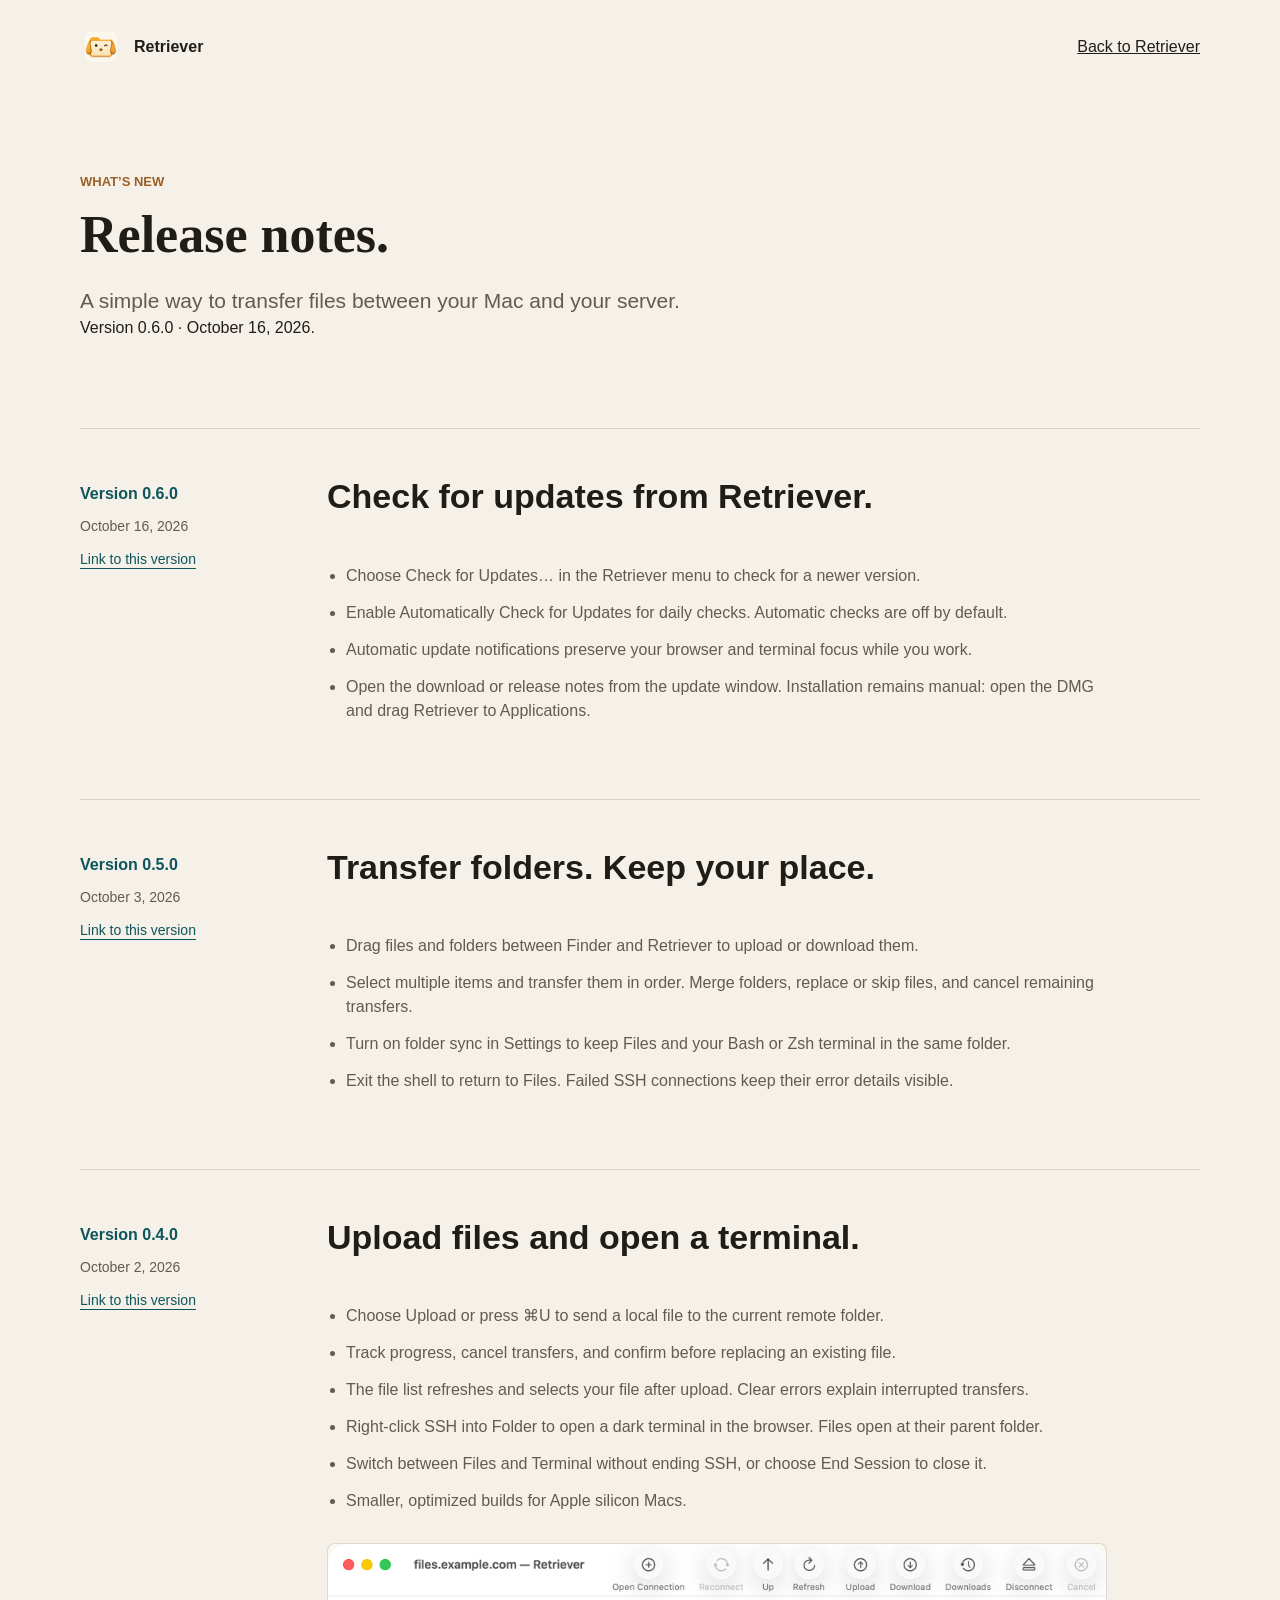
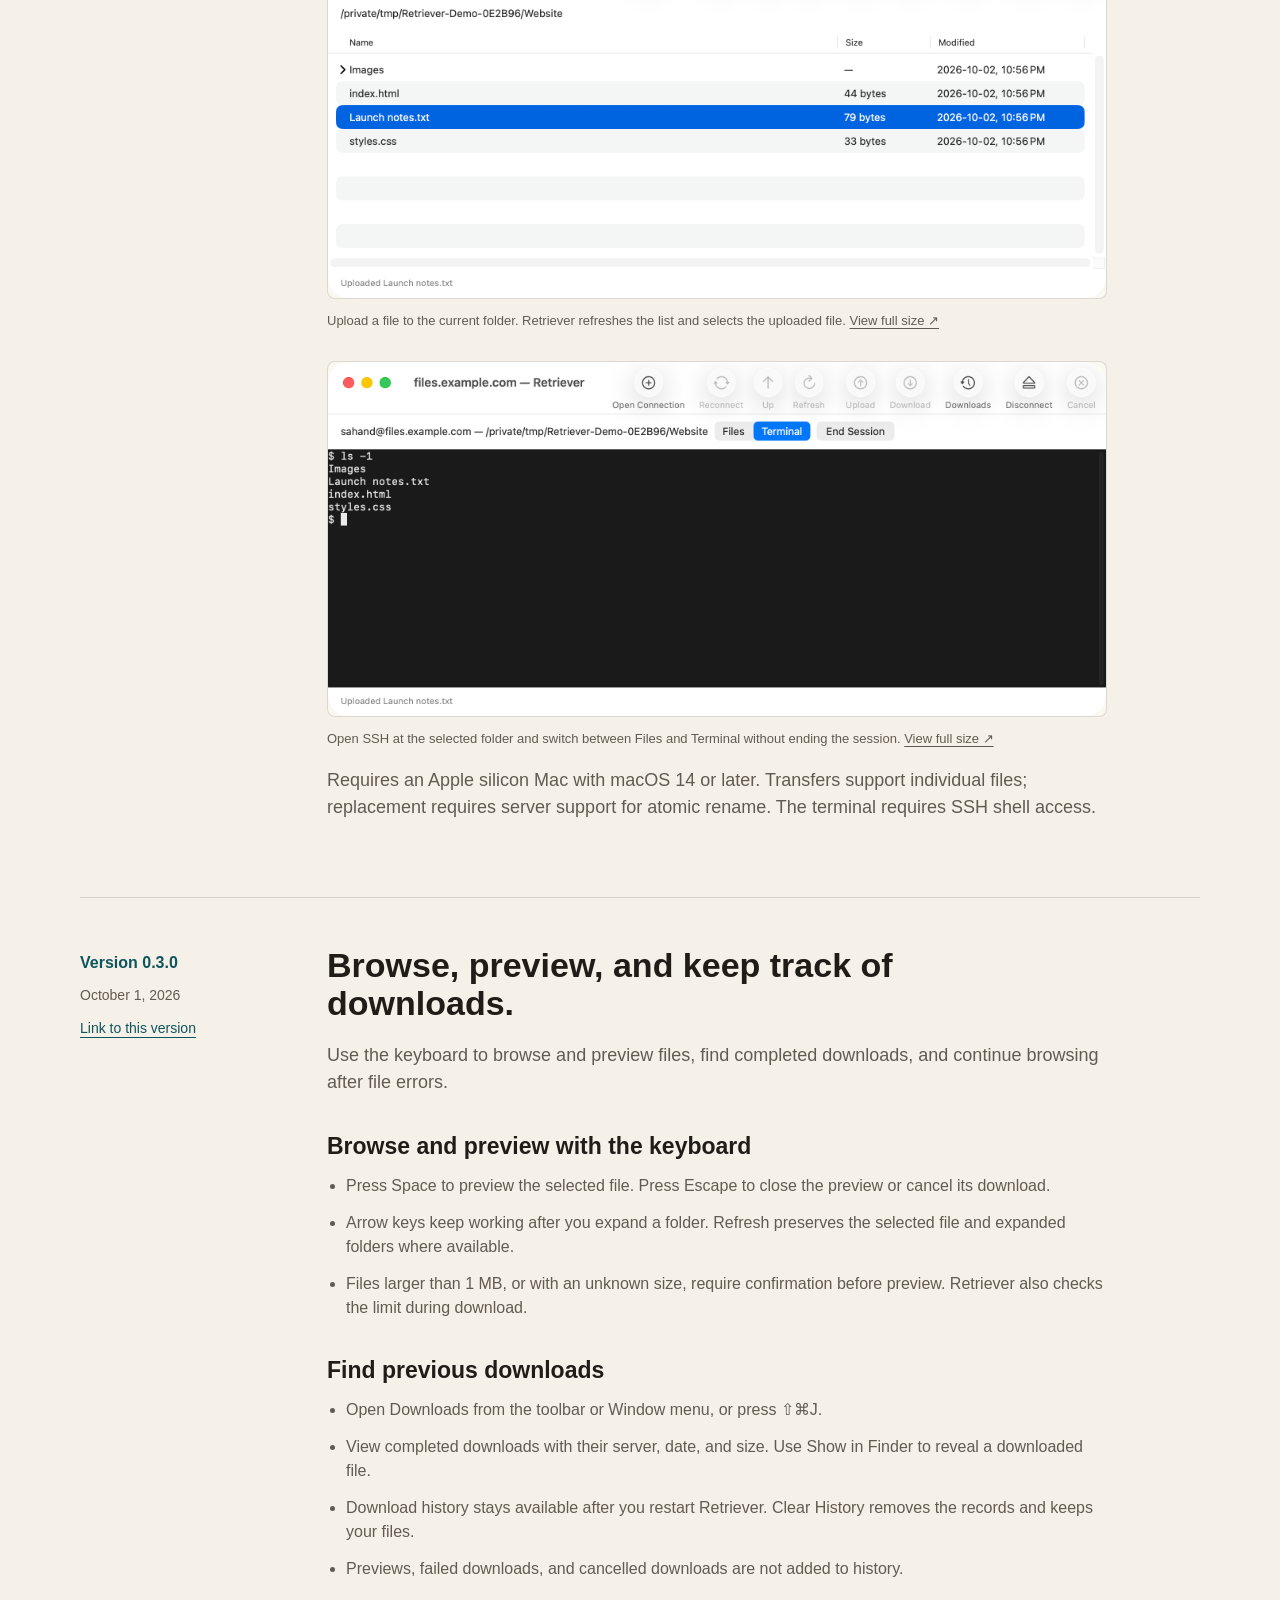
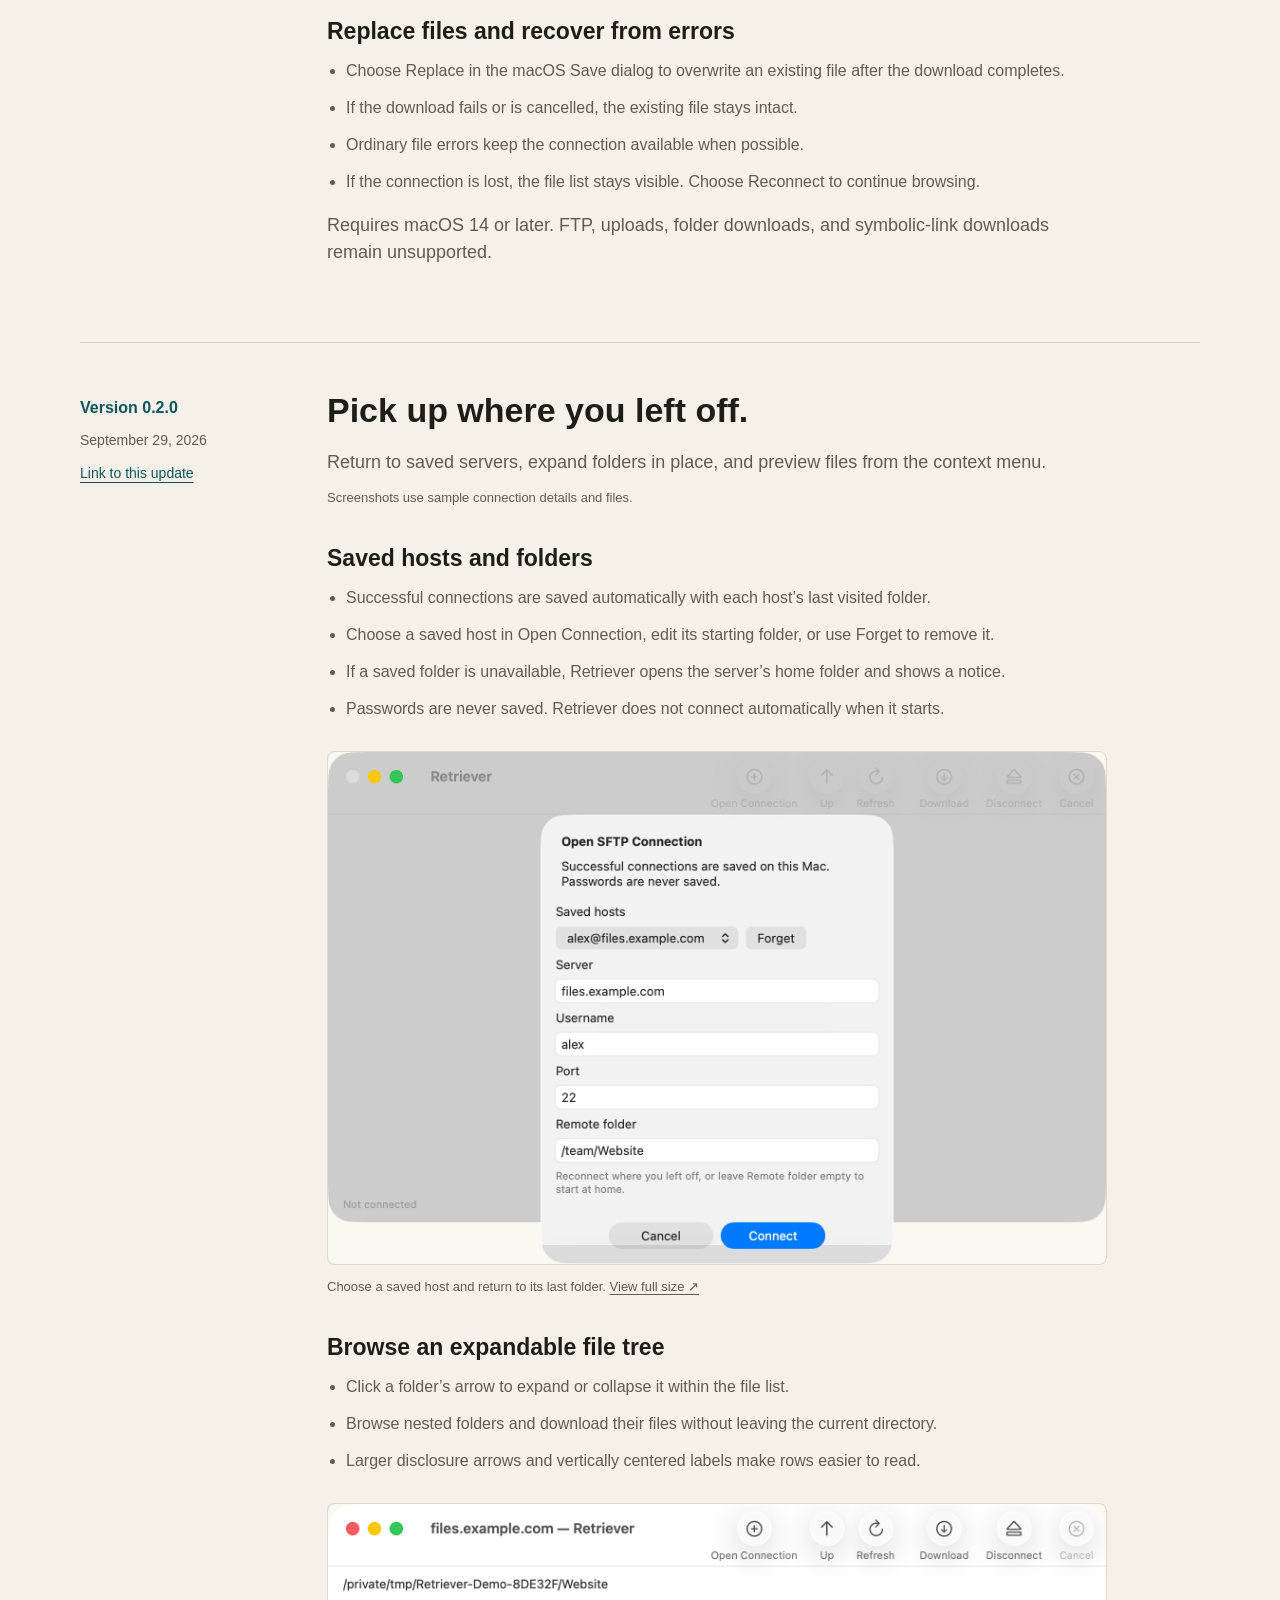
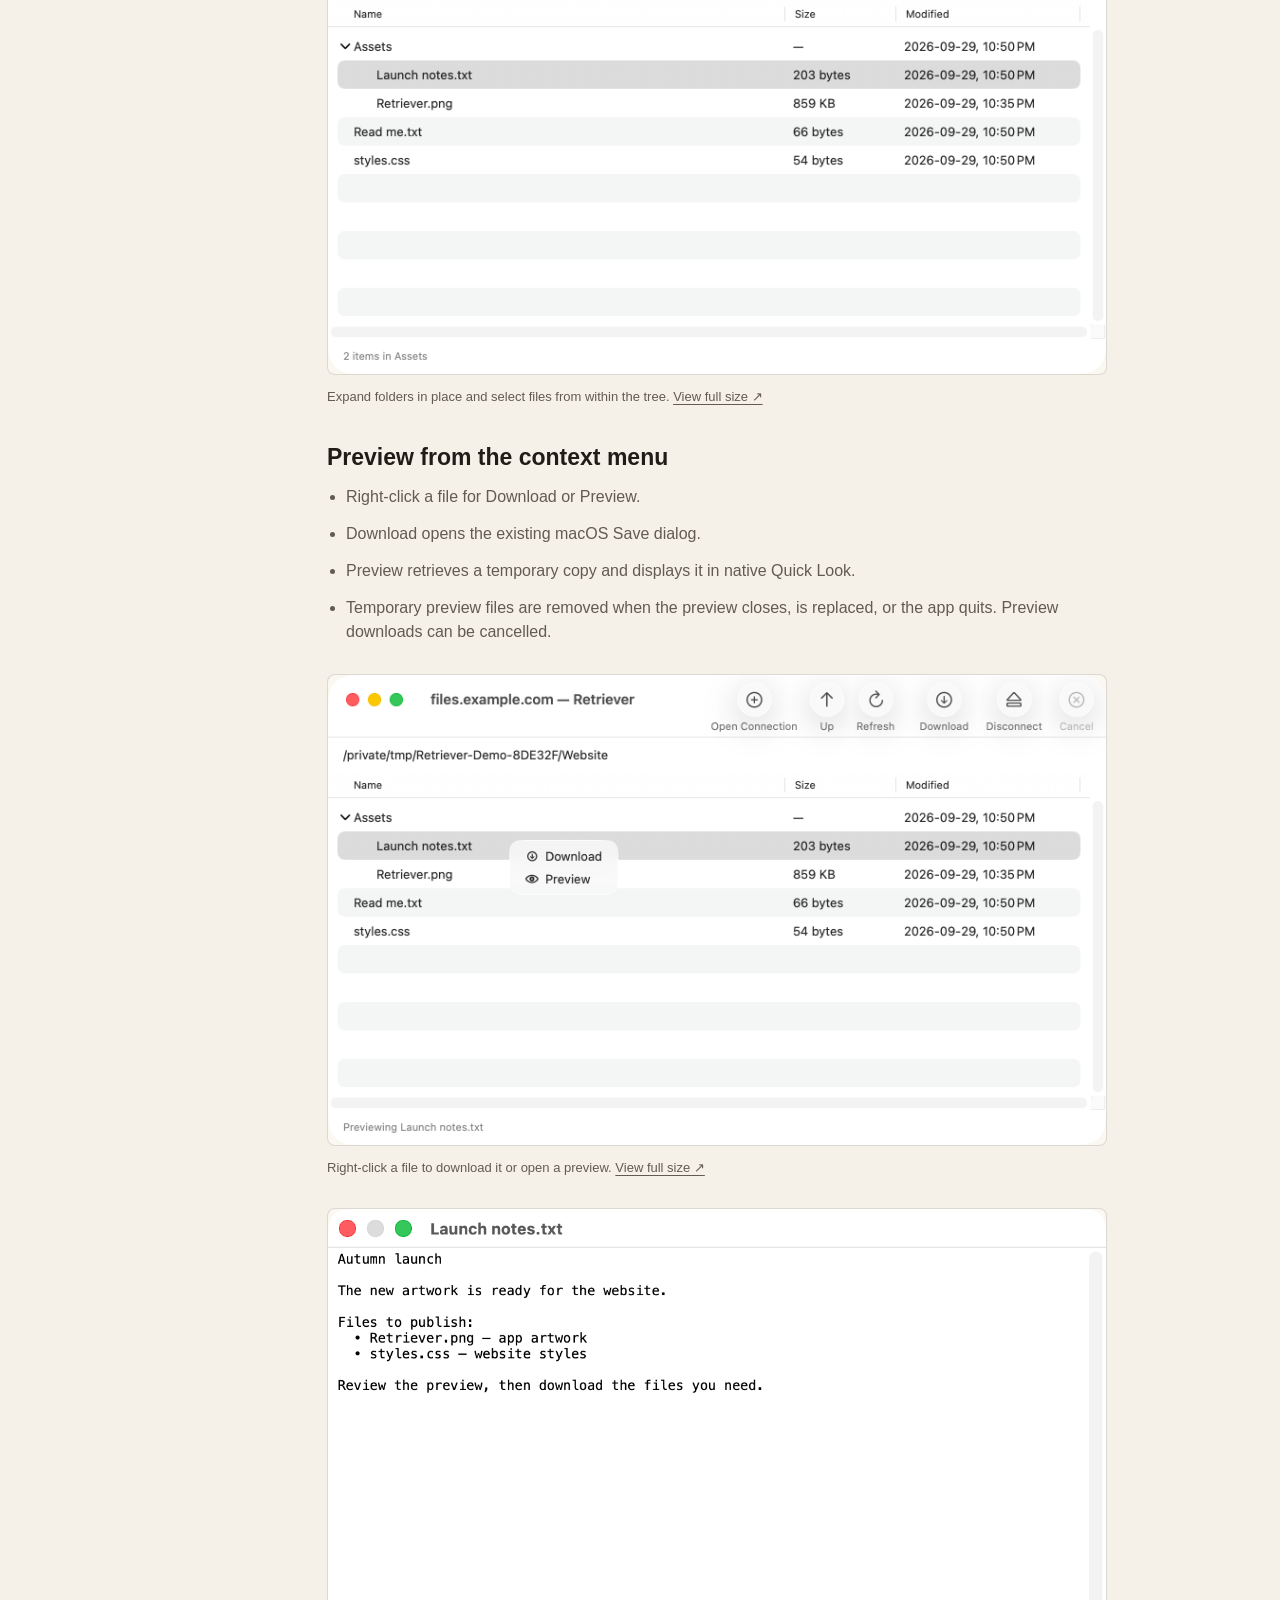
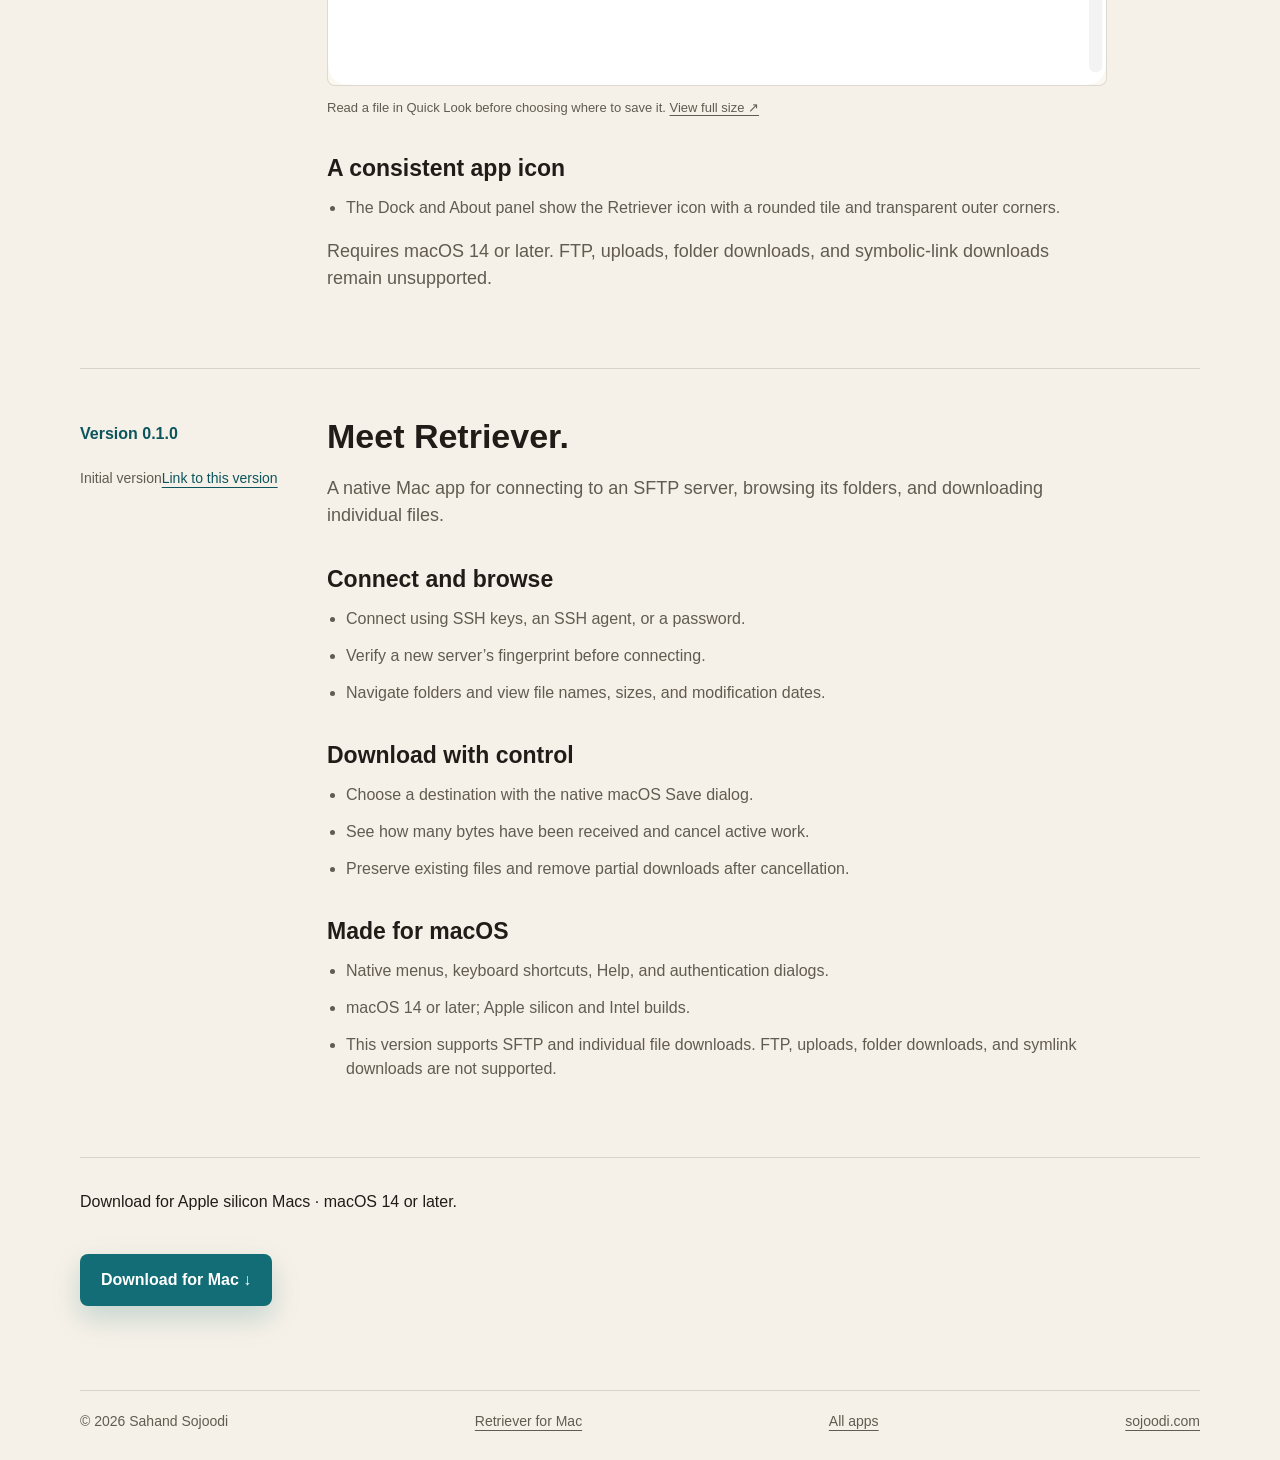
==== web-page/release-notes.html @ 2f38e218 "Prepare 0.6.0 website release notes" ====
<!doctype html>
<html lang="en">
<head>
  <meta charset="utf-8"><meta name="viewport" content="width=device-width, initial-scale=1">
  <!-- Google tag (gtag.js) -->
  <script async src="https://www.googletagmanager.com/gtag/js?id=G-KLFFZDT458"></script>
  <script>
    window.dataLayer = window.dataLayer || [];
    function gtag(){dataLayer.push(arguments);}
    gtag('js', new Date());
    gtag('config', 'G-KLFFZDT458');
  </script>
  <title>Release notes — Retriever for macOS</title>
  <meta name="description" content="Read Retriever release notes for SFTP transfers, file previews, saved hosts, and the embedded SSH terminal for Mac.">
  <link rel="canonical" href="https://sojoodi.com/apps/Retriever/release-notes.html">
  <meta property="og:site_name" content="Retriever">
  <meta property="og:url" content="https://sojoodi.com/apps/Retriever/release-notes.html">
  <meta property="og:title" content="Release notes — Retriever for macOS">
  <meta property="og:description" content="Read Retriever release notes for SFTP transfers, file previews, saved hosts, and the embedded SSH terminal for Mac.">
  <meta property="og:type" content="website">
  <meta property="og:image" content="https://sojoodi.com/apps/Retriever/social-card.png">
  <meta property="og:image:type" content="image/png">
  <meta property="og:image:width" content="1200">
  <meta property="og:image:height" content="630">
  <meta property="og:image:alt" content="Retriever’s golden folder mascot beside the words Go fetch your files. Native SFTP for Mac.">
  <meta name="twitter:card" content="summary_large_image">
  <meta name="twitter:title" content="Release notes — Retriever for macOS">
  <meta name="twitter:description" content="Read Retriever release notes for SFTP transfers, file previews, saved hosts, and the embedded SSH terminal for Mac.">
  <meta name="twitter:image" content="https://sojoodi.com/apps/Retriever/social-card.png">
  <meta name="twitter:image:alt" content="Retriever’s golden folder mascot beside the words Go fetch your files. Native SFTP for Mac.">
  <meta name="theme-color" content="#f6f1e8">
  <link rel="icon" href="favicon-32.png" type="image/png" sizes="32x32">
  <link rel="apple-touch-icon" href="apple-touch-icon.png" sizes="180x180"><link rel="stylesheet" href="styles.css"><script src="release.js" defer></script>
  <script type="application/ld+json">
{
  "@context": "https://schema.org",
  "@type": "WebPage",
  "name": "Release notes — Retriever for macOS",
  "url": "https://sojoodi.com/apps/Retriever/release-notes.html",
  "description": "Release history for Retriever, the native macOS SFTP browser.",
  "about": {
    "@type": "SoftwareApplication",
    "@id": "https://sojoodi.com/apps/Retriever/#app",
    "name": "Retriever",
    "url": "https://sojoodi.com/apps/Retriever/"
  }
}
  </script>
</head>
<body class="release-page">
  <a class="skip-link" href="#main">Skip to content</a>
  <div class="page-shell"><nav class="topbar" aria-label="Main navigation"><a class="brand" href="./"><img src="app-icon-84.png" width="42" height="42" alt=""><span>Retriever</span></a><a href="./">Back to Retriever</a></nav>
    <header class="release-header"><p class="eyebrow">What’s new</p><h1>Release notes.</h1><p class="lede">A simple way to transfer files between your Mac and your server.</p><p>Version 0.6.0 · October 16, 2026.</p></header>
  </div>
  <main tabindex="-1" id="main" class="page-shell release-list">
  <article class="release" id="v0-6-0">
    <div class="release-meta"><span class="release-version">Version 0.6.0</span><time datetime="2026-10-16">October 16, 2026</time><a class="release-permalink" href="#v0-6-0">Link to this version</a></div>
    <div class="release-content"><h2>Check for updates from Retriever.</h2>
      <div class="release-change"><ul>
        <li>Choose Check for Updates… in the Retriever menu to check for a newer version.</li>
        <li>Enable Automatically Check for Updates for daily checks. Automatic checks are off by default.</li>
        <li>Automatic update notifications preserve your browser and terminal focus while you work.</li>
        <li>Open the download or release notes from the update window. Installation remains manual: open the DMG and drag Retriever to Applications.</li>
      </ul></div>
    </div>
  </article>
  <article class="release" id="v0-5-0">
    <div class="release-meta"><span class="release-version">Version 0.5.0</span><time datetime="2026-10-03">October 3, 2026</time><a class="release-permalink" href="#v0-5-0">Link to this version</a></div>
    <div class="release-content"><h2>Transfer folders. Keep your place.</h2>
      <div class="release-change"><ul>
        <li>Drag files and folders between Finder and Retriever to upload or download them.</li>
        <li>Select multiple items and transfer them in order. Merge folders, replace or skip files, and cancel remaining transfers.</li>
        <li>Turn on folder sync in Settings to keep Files and your Bash or Zsh terminal in the same folder.</li>
        <li>Exit the shell to return to Files. Failed SSH connections keep their error details visible.</li>
      </ul></div>
    </div>
  </article>
  <article class="release" id="v0-4-0">
    <div class="release-meta"><span class="release-version">Version 0.4.0</span><time datetime="2026-10-02">October 2, 2026</time><a class="release-permalink" href="#v0-4-0">Link to this version</a></div>
    <div class="release-content"><h2>Upload files and open a terminal.</h2>
      <div class="release-change"><ul><li>Choose Upload or press ⌘U to send a local file to the current remote folder.</li><li>Track progress, cancel transfers, and confirm before replacing an existing file.</li><li>The file list refreshes and selects your file after upload. Clear errors explain interrupted transfers.</li><li>Right-click SSH into Folder to open a dark terminal in the browser. Files open at their parent folder.</li><li>Switch between Files and Terminal without ending SSH, or choose End Session to close it.</li><li>Smaller, optimized builds for Apple silicon Macs.</li></ul></div>
      <figure class="release-screenshot"><a href="screenshots/0.4.0/upload.png" target="_blank" rel="noopener"><img src="screenshots/0.4.0/upload.png" width="1960" height="892" loading="lazy" decoding="async" alt="Retriever showing Launch notes.txt selected after a successful upload."></a><figcaption>Upload a file to the current folder. Retriever refreshes the list and selects the uploaded file. <a href="screenshots/0.4.0/upload.png" target="_blank" rel="noopener">View full size ↗</a></figcaption></figure>
      <figure class="release-screenshot"><a href="screenshots/0.4.0/ssh-terminal.png" target="_blank" rel="noopener"><img src="screenshots/0.4.0/ssh-terminal.png" width="1960" height="892" loading="lazy" decoding="async" alt="Retriever’s embedded dark SSH terminal listing the files in the selected folder."></a><figcaption>Open SSH at the selected folder and switch between Files and Terminal without ending the session. <a href="screenshots/0.4.0/ssh-terminal.png" target="_blank" rel="noopener">View full size ↗</a></figcaption></figure>
      <p class="body-copy">Requires an Apple silicon Mac with macOS 14 or later. Transfers support individual files; replacement requires server support for atomic rename. The terminal requires SSH shell access.</p>
    </div>
  </article>
  <article class="release" id="v0-3-0">
    <div class="release-meta"><span class="release-version">Version 0.3.0</span><time datetime="2026-10-01">October 1, 2026</time><a class="release-permalink" href="#v0-3-0">Link to this version</a></div>
    <div class="release-content"><h2>Browse, preview, and keep track of downloads.</h2><p class="release-intro">Use the keyboard to browse and preview files, find completed downloads, and continue browsing after file errors.</p>
      <div class="release-change"><h3>Browse and preview with the keyboard</h3><ul><li>Press Space to preview the selected file. Press Escape to close the preview or cancel its download.</li><li>Arrow keys keep working after you expand a folder. Refresh preserves the selected file and expanded folders where available.</li><li>Files larger than 1 MB, or with an unknown size, require confirmation before preview. Retriever also checks the limit during download.</li></ul></div>
      <div class="release-change"><h3>Find previous downloads</h3><ul><li>Open Downloads from the toolbar or Window menu, or press ⇧⌘J.</li><li>View completed downloads with their server, date, and size. Use Show in Finder to reveal a downloaded file.</li><li>Download history stays available after you restart Retriever. Clear History removes the records and keeps your files.</li><li>Previews, failed downloads, and cancelled downloads are not added to history.</li></ul></div>
      <div class="release-change"><h3>Replace files and recover from errors</h3><ul><li>Choose Replace in the macOS Save dialog to overwrite an existing file after the download completes.</li><li>If the download fails or is cancelled, the existing file stays intact.</li><li>Ordinary file errors keep the connection available when possible.</li><li>If the connection is lost, the file list stays visible. Choose Reconnect to continue browsing.</li></ul></div>
      <p class="body-copy">Requires macOS 14 or later. FTP, uploads, folder downloads, and symbolic-link downloads remain unsupported.</p>
    </div>
  </article>
  <article class="release" id="v0-2-0">
    <div class="release-meta"><span class="release-version">Version 0.2.0</span><time datetime="2026-09-29">September 29, 2026</time><a class="release-permalink" href="#v0-2-0">Link to this update</a></div>
    <div class="release-content"><h2>Pick up where you left off.</h2><p class="release-intro">Return to saved servers, expand folders in place, and preview files from the context menu.</p><p class="screenshot-note">Screenshots use sample connection details and files.</p>
      <div class="release-change"><h3>Saved hosts and folders</h3><ul><li>Successful connections are saved automatically with each host’s last visited folder.</li><li>Choose a saved host in Open Connection, edit its starting folder, or use Forget to remove it.</li><li>If a saved folder is unavailable, Retriever opens the server’s home folder and shows a notice.</li><li>Passwords are never saved. Retriever does not connect automatically when it starts.</li></ul></div>

      <figure class="release-screenshot"><a href="screenshots/0.2.0/saved-hosts.png" target="_blank" rel="noopener" aria-label="View full-size screenshot: Open Connection with a saved host and its last remote folder selected."><img src="screenshots/0.2.0/saved-hosts.png" width="1640" height="1080" loading="lazy" decoding="async" alt="Open Connection with a saved host and its last remote folder selected."></a><figcaption>Choose a saved host and return to its last folder. <a href="screenshots/0.2.0/saved-hosts.png" target="_blank" rel="noopener">View full size ↗</a></figcaption></figure>
      <div class="release-change"><h3>Browse an expandable file tree</h3><ul><li>Click a folder’s arrow to expand or collapse it within the file list.</li><li>Browse nested folders and download their files without leaving the current directory.</li><li>Larger disclosure arrows and vertically centered labels make rows easier to read.</li></ul></div>

      <figure class="release-screenshot"><a href="screenshots/0.2.0/expanded-folders.png" target="_blank" rel="noopener" aria-label="View full-size screenshot: Retriever file browser with the Assets folder expanded to show its files."><img src="screenshots/0.2.0/expanded-folders.png" width="1640" height="992" loading="lazy" decoding="async" alt="Retriever file browser with the Assets folder expanded to show its files."></a><figcaption>Expand folders in place and select files from within the tree. <a href="screenshots/0.2.0/expanded-folders.png" target="_blank" rel="noopener">View full size ↗</a></figcaption></figure>
      <div class="release-change"><h3>Preview from the context menu</h3><ul><li>Right-click a file for Download or Preview.</li><li>Download opens the existing macOS Save dialog.</li><li>Preview retrieves a temporary copy and displays it in native Quick Look.</li><li>Temporary preview files are removed when the preview closes, is replaced, or the app quits. Preview downloads can be cancelled.</li></ul></div>

      <figure class="release-screenshot"><a href="screenshots/0.2.0/file-menu.png" target="_blank" rel="noopener" aria-label="View full-size screenshot: Right-click menu on a file with Download and Preview commands."><img src="screenshots/0.2.0/file-menu.png" width="1640" height="992" loading="lazy" decoding="async" alt="Right-click menu on a file with Download and Preview commands."></a><figcaption>Right-click a file to download it or open a preview. <a href="screenshots/0.2.0/file-menu.png" target="_blank" rel="noopener">View full size ↗</a></figcaption></figure>
      <figure class="release-screenshot"><a href="screenshots/0.2.0/quick-look.png" target="_blank" rel="noopener" aria-label="View full-size screenshot: Quick Look window displaying the contents of Launch notes.txt."><img src="screenshots/0.2.0/quick-look.png" width="1280" height="784" loading="lazy" decoding="async" alt="Quick Look window displaying the contents of Launch notes.txt."></a><figcaption>Read a file in Quick Look before choosing where to save it. <a href="screenshots/0.2.0/quick-look.png" target="_blank" rel="noopener">View full size ↗</a></figcaption></figure>
      <div class="release-change"><h3>A consistent app icon</h3><ul><li>The Dock and About panel show the Retriever icon with a rounded tile and transparent outer corners.</li></ul></div>
      <p class="body-copy">Requires macOS 14 or later. FTP, uploads, folder downloads, and symbolic-link downloads remain unsupported.</p>
    </div>
  </article>
  <article class="release" id="v0-1-0">
    <div class="release-meta"><span class="release-version">Version 0.1.0</span><span>Initial version</span><a class="release-permalink" href="#v0-1-0">Link to this version</a></div>
    <div class="release-content"><h2>Meet Retriever.</h2><p class="release-intro">A native Mac app for connecting to an SFTP server, browsing its folders, and downloading individual files.</p>
      <div class="release-change"><h3>Connect and browse</h3><ul><li>Connect using SSH keys, an SSH agent, or a password.</li><li>Verify a new server’s fingerprint before connecting.</li><li>Navigate folders and view file names, sizes, and modification dates.</li></ul></div>
      <div class="release-change"><h3>Download with control</h3><ul><li>Choose a destination with the native macOS Save dialog.</li><li>See how many bytes have been received and cancel active work.</li><li>Preserve existing files and remove partial downloads after cancellation.</li></ul></div>
      <div class="release-change"><h3>Made for macOS</h3><ul><li>Native menus, keyboard shortcuts, Help, and authentication dialogs.</li><li>macOS 14 or later; Apple silicon and Intel builds.</li><li>This version supports SFTP and individual file downloads. FTP, uploads, folder downloads, and symlink downloads are not supported.</li></ul></div>
    </div>
  </article><div class="release-download-panel"><p data-release-status>Download for Apple silicon Macs · macOS 14 or later.</p><a class="button button-primary" data-download href="Retriever.dmg" download>Download for Mac ↓</a></div></main>
  <footer><div class="page-shell"><span>© 2026 Sahand Sojoodi</span><a href="./">Retriever for Mac</a><a href="https://sojoodi.com/apps/">All apps</a><a href="https://sojoodi.com/">sojoodi.com</a></div></footer>
</body>
</html>
---- web-page/styles.css ----
:root {
  color-scheme: light;
  --paper: #f6f1e8;
  --paper-soft: #fbf8f1;
  --ink: #201d19;
  --muted: #615b52;
  --quiet: #70675c;
  --line: rgba(32, 29, 25, 0.14);
  --teal: #126d76;
  --teal-dark: #0d555d;
  --rust: #9b5f28;
  --white: #ffffff;
  --shadow: 0 20px 60px rgba(46, 38, 28, 0.16);
}

* {
  box-sizing: border-box;
}

html {
  scroll-behavior: smooth;
}

body {
  margin: 0;
  background: var(--paper);
  color: var(--ink);
  font-family:
    -apple-system, BlinkMacSystemFont, "SF Pro Text", "Segoe UI",
    sans-serif;
  line-height: 1.5;
}

img {
  display: block;
  max-width: 100%;
}

a {
  color: inherit;
}

.page-shell {
  width: min(1120px, calc(100% - 48px));
  margin: 0 auto;
}

.topbar {
  display: flex;
  align-items: center;
  justify-content: space-between;
  gap: 20px;
  padding: 26px 0 18px;
}

.brand {
  display: inline-flex;
  align-items: center;
  gap: 12px;
  color: var(--ink);
  font-weight: 750;
  text-decoration: none;
}

.brand img {
  width: 42px;
  height: 42px;
  border-radius: 10px;
}

.topbar-note {
  color: var(--quiet);
  font-size: 14px;
}

.hero {
  min-height: 76svh;
  display: grid;
  align-items: center;
  padding: 44px 0 72px;
}

.hero-grid {
  display: grid;
  grid-template-columns: minmax(0, 0.9fr) minmax(420px, 1.1fr);
  gap: 52px;
  align-items: center;
}

.eyebrow {
  margin: 0 0 14px;
  color: var(--rust);
  font-size: 13px;
  font-weight: 800;
  text-transform: uppercase;
}

h1,
h2,
h3,
p {
  margin-top: 0;
}

h1 {
  max-width: 620px;
  margin-bottom: 22px;
  font-family:
    "Iowan Old Style", "Palatino Linotype", Palatino, Georgia, serif;
  font-size: 76px;
  font-weight: 650;
  line-height: 0.98;
}

.lede {
  max-width: 620px;
  margin-bottom: 0;
  color: var(--muted);
  font-size: 21px;
}

.hero-actions {
  display: flex;
  flex-wrap: wrap;
  align-items: center;
  gap: 14px;
  margin-top: 34px;
}

.button {
  display: inline-flex;
  min-height: 52px;
  align-items: center;
  justify-content: center;
  gap: 10px;
  border-radius: 8px;
  border: 1px solid transparent;
  padding: 0 20px;
  font-size: 16px;
  font-weight: 750;
  text-decoration: none;
  white-space: nowrap;
}

.button-primary {
  background: var(--teal);
  color: var(--white);
  box-shadow: 0 12px 28px rgba(18, 109, 118, 0.22);
}

.button-primary:hover {
  background: var(--teal-dark);
}

.button-secondary {
  border-color: var(--line);
  color: var(--ink);
  background: rgba(255, 255, 255, 0.46);
}

.button-secondary:hover {
  background: var(--paper-soft);
}

.download-note {
  color: var(--quiet);
  font-size: 14px;
}

.hero-visual {
  align-self: stretch;
  display: grid;
  align-content: center;
}

.preview-frame {
  border: 1px solid rgba(32, 29, 25, 0.12);
  border-radius: 8px;
  background: var(--paper-soft);
  box-shadow: var(--shadow);
  overflow: hidden;
}

.preview-frame img {
  width: 100%;
  aspect-ratio: 1600 / 953;
  object-fit: cover;
}

.preview-caption {
  margin: 14px 0 0;
  color: var(--quiet);
  font-size: 14px;
  text-align: right;
}

main {
  background: var(--paper);
}

section {
  padding: 70px 0;
}

.section-rule {
  border-top: 1px solid var(--line);
}

.split {
  display: grid;
  grid-template-columns: minmax(0, 0.9fr) minmax(320px, 1.1fr);
  gap: 56px;
  align-items: start;
}

h2 {
  max-width: 660px;
  margin-bottom: 0;
  font-size: 34px;
  line-height: 1.13;
}

.body-copy {
  margin: 18px 0 0;
  color: var(--muted);
  font-size: 18px;
}

.feature-list {
  display: grid;
  gap: 22px;
  margin: 0;
  padding: 0;
  list-style: none;
}

.feature-list li {
  display: grid;
  grid-template-columns: 28px minmax(0, 1fr);
  gap: 13px;
  color: var(--muted);
}

.feature-list svg {
  width: 22px;
  height: 22px;
  margin-top: 2px;
  color: var(--teal);
}

.feature-list strong {
  display: block;
  margin-bottom: 3px;
  color: var(--ink);
}

.steps {
  background: var(--paper-soft);
  border-top: 1px solid var(--line);
  border-bottom: 1px solid var(--line);
}

.step-grid {
  display: grid;
  grid-template-columns: repeat(3, minmax(0, 1fr));
  gap: 1px;
  margin-top: 28px;
  background: var(--line);
  border: 1px solid var(--line);
  border-radius: 8px;
  overflow: hidden;
}

.step {
  min-height: 172px;
  padding: 24px;
  background: var(--paper-soft);
}

.step span {
  display: inline-grid;
  width: 34px;
  height: 34px;
  place-items: center;
  margin-bottom: 20px;
  border-radius: 50%;
  background: rgba(18, 109, 118, 0.1);
  color: var(--teal-dark);
  font-weight: 800;
}

.step h3 {
  margin-bottom: 8px;
  font-size: 18px;
}

.step p {
  margin-bottom: 0;
  color: var(--muted);
}

.download-panel {
  display: grid;
  grid-template-columns: auto minmax(0, 1fr) auto;
  gap: 24px;
  align-items: center;
}

.download-panel img {
  width: 78px;
  height: 78px;
  border-radius: 18px;
}

.download-panel h2 {
  font-size: 28px;
}

.download-panel p {
  margin: 8px 0 0;
  color: var(--muted);
}

footer {
  padding: 28px 0;
  color: var(--muted);
  font-size: 14px;
}

footer .page-shell {
  display: flex;
  justify-content: space-between;
  gap: 20px;
  border-top: 1px solid var(--line);
  padding-top: 20px;
}

footer a {
  text-decoration-thickness: 1px;
  text-underline-offset: 4px;
}

@media (max-width: 880px) {
  .page-shell {
    width: min(100% - 40px, 680px);
  }

  .topbar {
    align-items: flex-start;
    flex-direction: column;
  }

  .hero {
    min-height: auto;
    padding: 34px 0 56px;
  }

  .hero-grid,
  .split,
  .step-grid,
  .download-panel {
    grid-template-columns: 1fr;
  }

  h1 {
    font-size: 62px;
  }

  .lede {
    font-size: 18px;
  }

  .preview-caption {
    text-align: left;
  }

  section {
    padding: 56px 0;
  }

  .download-panel {
    justify-items: start;
  }

  footer .page-shell {
    flex-direction: column;
  }
}

@media (max-width: 480px) {
  .page-shell {
    width: min(100% - 32px, 680px);
  }

  h1 {
    font-size: 46px;
  }

  .hero-actions {
    align-items: stretch;
  }

  .button {
    width: 100%;
  }

  .download-note {
    width: 100%;
  }
}

:focus-visible {
  outline: 3px solid var(--teal);
  outline-offset: 4px;
}

.release-header {
  max-width: 780px;
  padding: 86px 0 72px;
}

.release-header h1 {
  font-size: 52px;
  line-height: 1.1;
}

.release-list {
  padding-bottom: 24px;
}

.release {
  display: grid;
  grid-template-columns: 205px minmax(0, 1fr);
  gap: 42px;
  padding: 48px 0 76px;
  border-top: 1px solid var(--line);
  scroll-margin-top: 24px;
}

.release-meta {
  padding-top: 5px;
  color: var(--muted);
  font-size: 14px;
}

.release-version {
  display: block;
  margin-bottom: 10px;
  color: var(--teal-dark);
  font-size: 16px;
  font-weight: 750;
}

.release-permalink {
  display: inline-block;
  margin-top: 12px;
  color: var(--teal-dark);
  text-underline-offset: 4px;
}

.release-content {
  min-width: 0;
  max-width: 780px;
}

.release-intro {
  margin: 20px 0 0;
  color: var(--muted);
  font-size: 18px;
}

.release-screenshot {
  margin: 30px 0 0;
}

.release-screenshot img {
  width: 100%;
  height: auto;
  border: 1px solid var(--line);
  border-radius: 8px;
}

.release-screenshot figcaption {
  margin-top: 12px;
  color: var(--muted);
  font-size: 13px;
}

.release-change {
  padding: 36px 0 0;
}

.release-change-heading {
  display: flex;
  align-items: baseline;
  gap: 12px;
  margin-bottom: 15px;
}

.release-number {
  color: var(--teal-dark);
  font: 12px ui-monospace, SFMono-Regular, Menlo, monospace;
}

.release-change h3 {
  margin: 0;
  font-size: 23px;
  line-height: 1.3;
}

.release-change ul {
  margin: 12px 0 0;
  padding-left: 19px;
  color: var(--muted);
}

.release-change li + li {
  margin-top: 13px;
}

.release-download-panel {
  padding: 32px 0;
  border-top: 1px solid var(--line);
}

.skip-link {
  position: absolute;
  left: 16px;
  top: -80px;
  padding: 10px 16px;
  background: var(--paper-soft);
  z-index: 10;
}

.skip-link:focus {
  top: 12px;
}

@media (max-width: 760px) {
  .release-header {
    padding: 58px 0 45px;
  }

  .release {
    grid-template-columns: 1fr;
    gap: 28px;
    padding: 30px 0 48px;
  }

  .release-meta {
    display: flex;
    flex-wrap: wrap;
    align-items: baseline;
    gap: 10px 20px;
  }

  .release-meta > * {
    margin: 0;
  }
}

@media (max-width: 480px) {
  .release-header {
    padding-top: 36px;
  }

  .release-header h1 {
    font-size: 38px;
  }
}

@media print {
  .release-page .topbar,
  .release-page footer,
  .release-page .skip-link,
  .release-permalink,
  .release-download-panel {
    display: none;
  }

  .release {
    grid-template-columns: 1fr;
  }

  .release-change {
    break-inside: avoid;
  }
}

/* Retriever artwork and release availability. */
[hidden] { display: none !important; }
figure { margin: 0; }
.logo-showcase { width: 100%; max-width: 480px; height: auto; border-radius: 28px; }
.feature-mark { color: var(--teal); font-size: 24px; line-height: 1.2; }
.button-pending { color: var(--muted); border-color: var(--line); background: var(--paper-soft); }
.release-status { color: var(--muted); font-size: 14px; margin-top: 18px; }
.download-panel > [data-pending] { grid-column: 3; }
@media (max-width: 880px) { .download-panel > [data-pending] { grid-column: auto; } }
@media (prefers-reduced-motion: reduce) { html { scroll-behavior: auto; } }

.release-screenshot > a { display: block; border-radius: 8px; }
.release-screenshot img { background: var(--paper-soft); }
.release-screenshot figcaption a { white-space: nowrap; text-underline-offset: 3px; }
.screenshot-note { margin: 12px 0 0; color: var(--muted); font-size: 13px; }

/* Reserve space while optional release metadata loads. */
[data-release-status] { min-height: 3em; }
footer .page-shell { flex-wrap: wrap; }
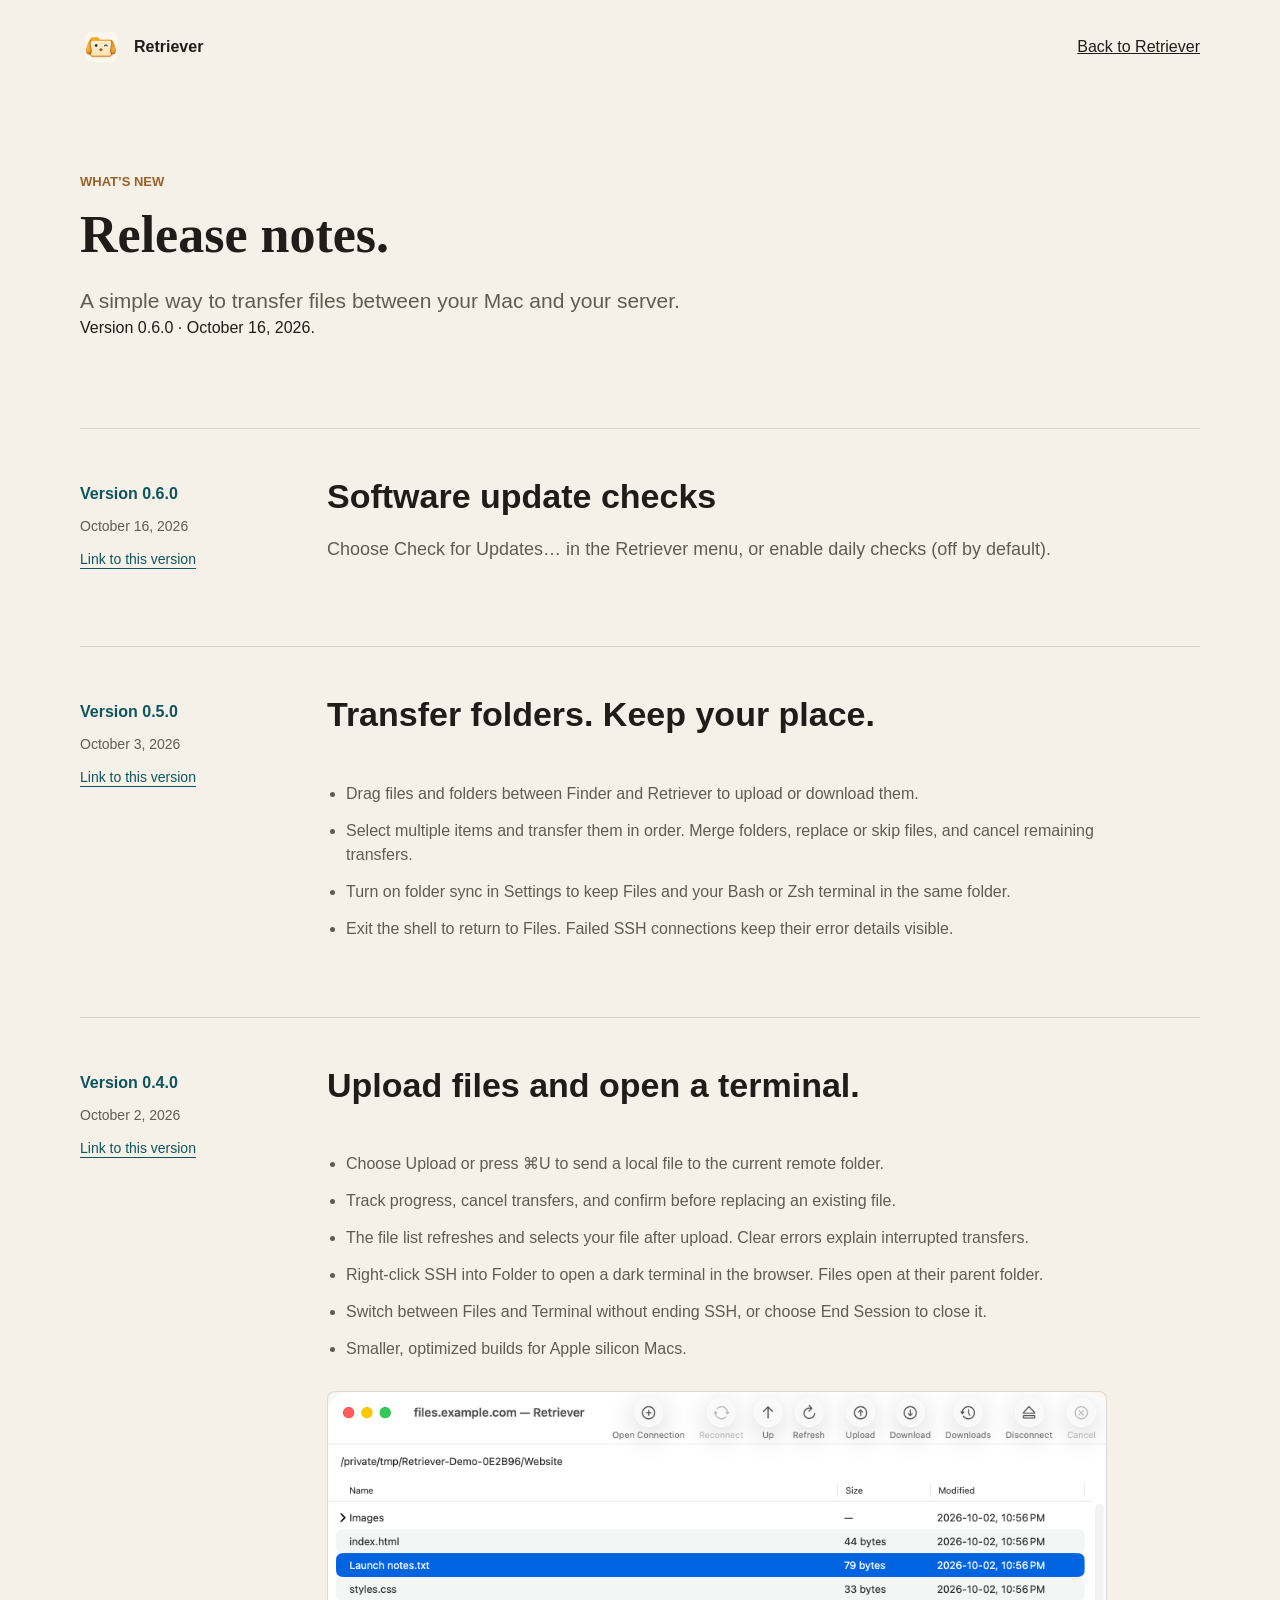
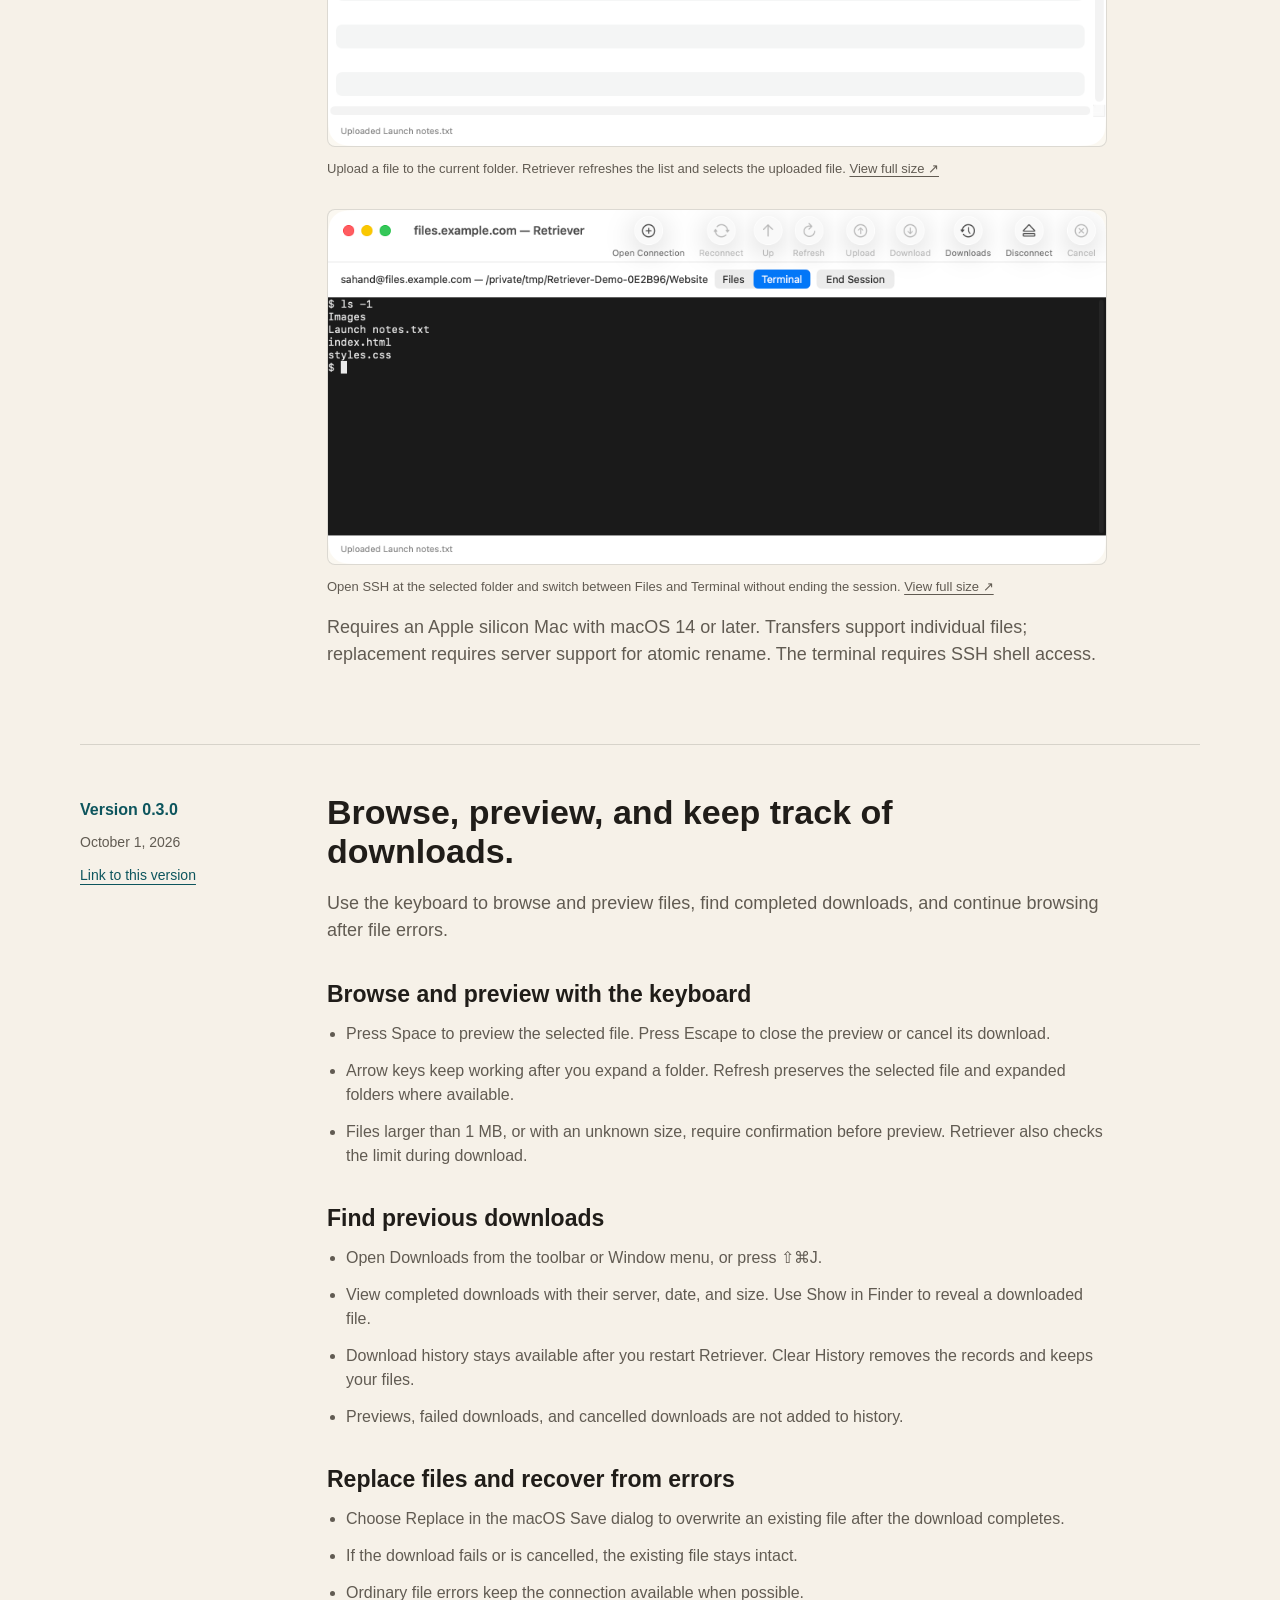
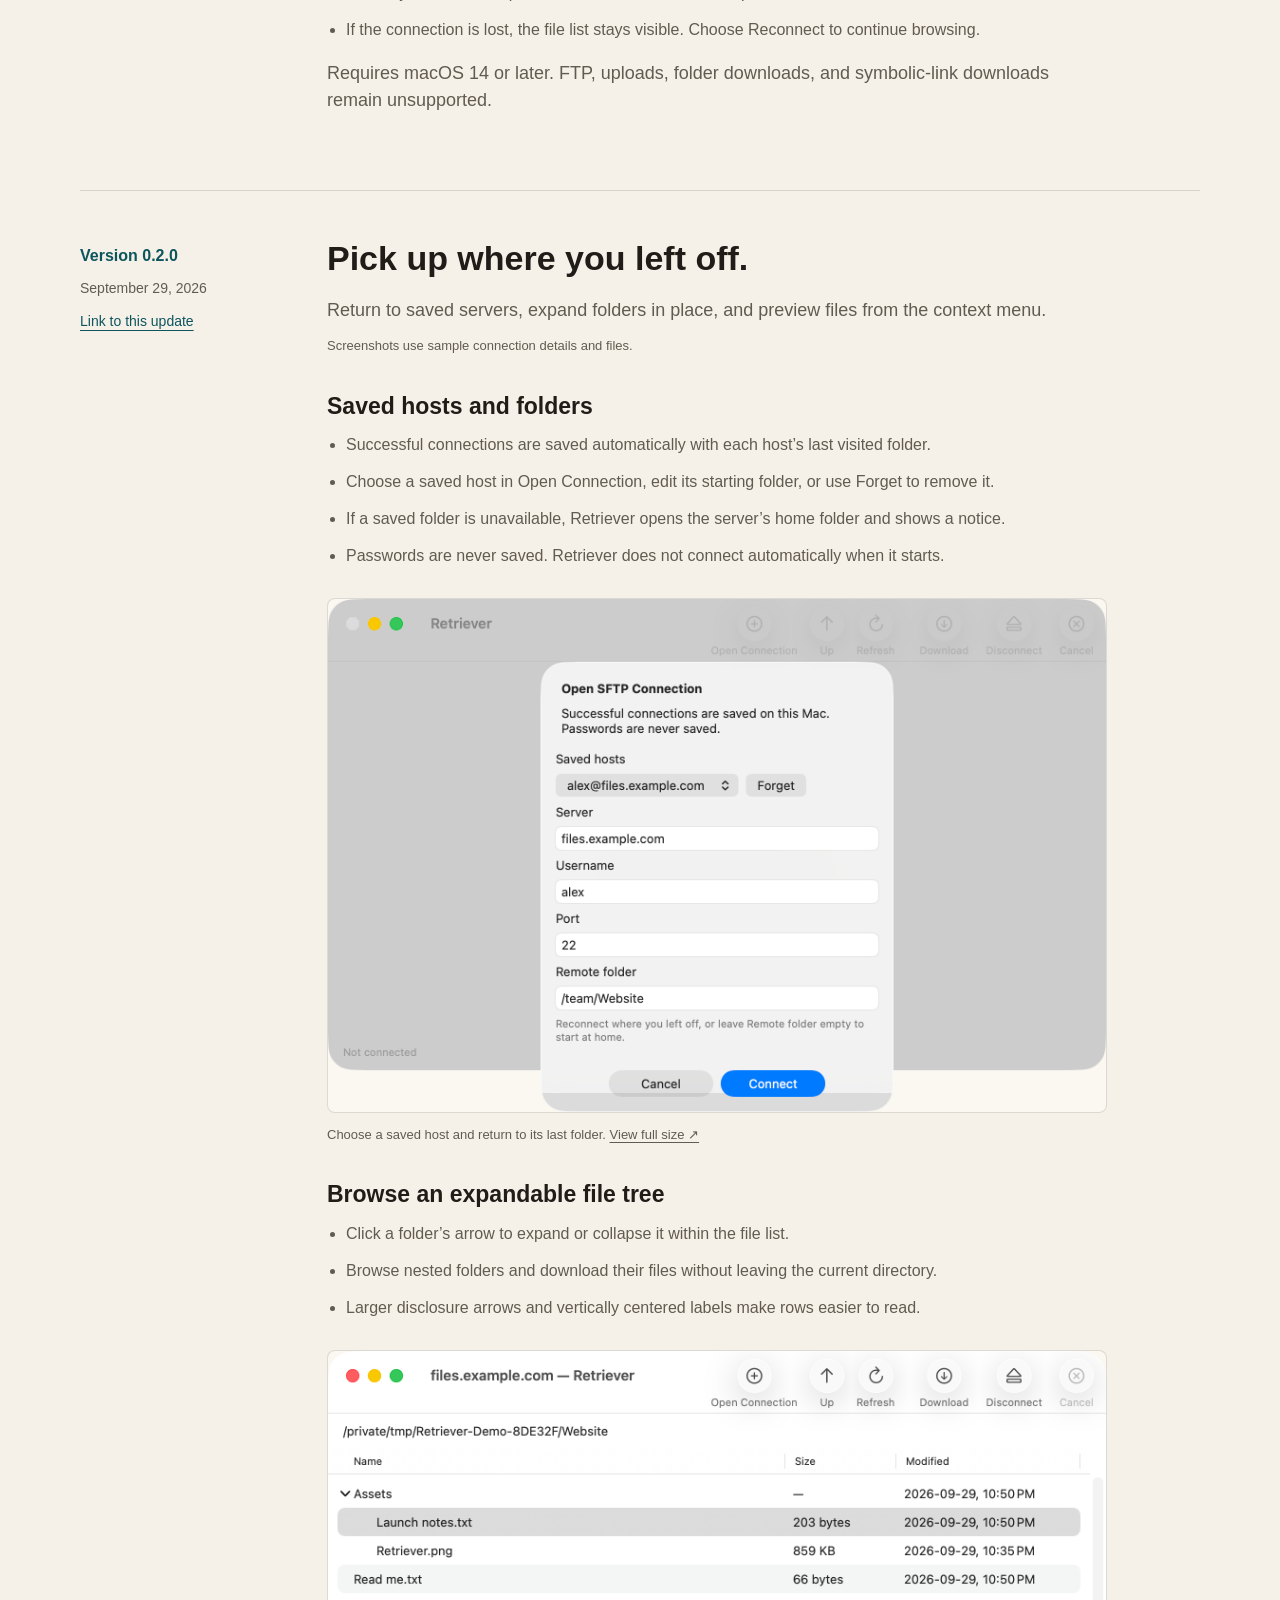
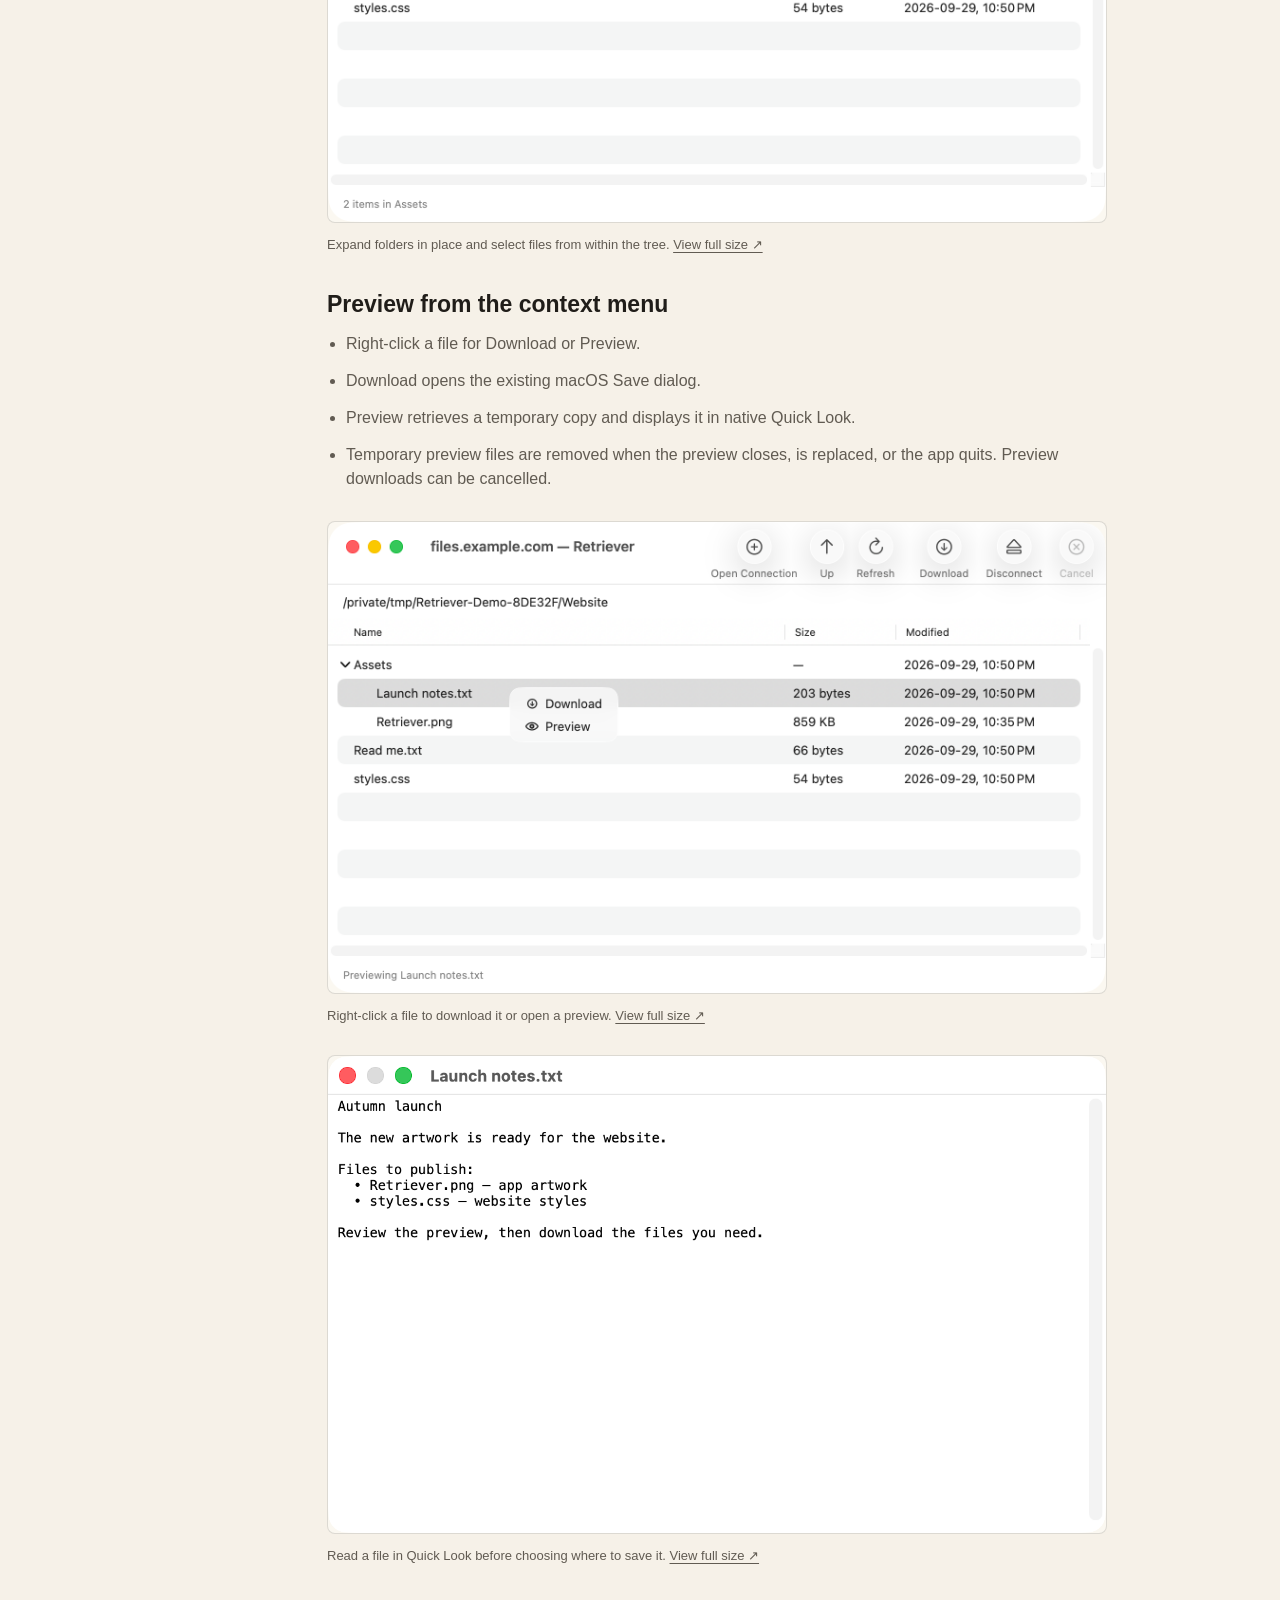
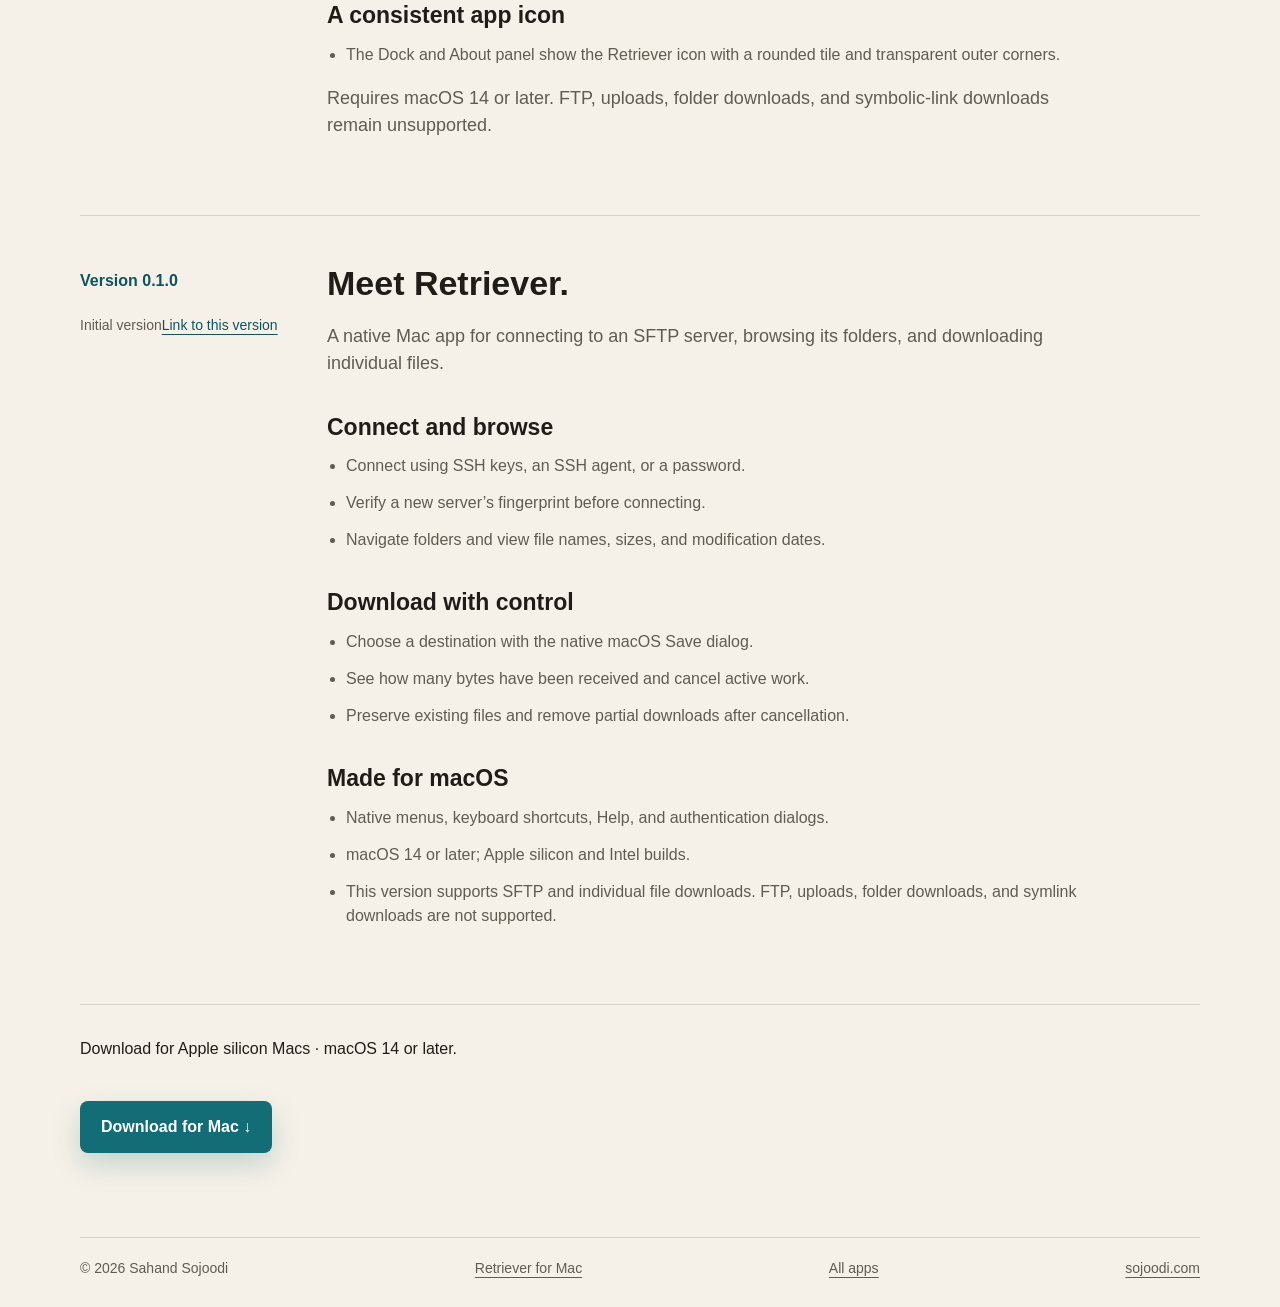
==== commit 467f2110: "Shorten update checker release notes" ====
--- a/web-page/release-notes.html
+++ b/web-page/release-notes.html
@@ -55,13 +55,8 @@
   <main tabindex="-1" id="main" class="page-shell release-list">
   <article class="release" id="v0-6-0">
     <div class="release-meta"><span class="release-version">Version 0.6.0</span><time datetime="2026-10-16">October 16, 2026</time><a class="release-permalink" href="#v0-6-0">Link to this version</a></div>
-    <div class="release-content"><h2>Check for updates from Retriever.</h2>
-      <div class="release-change"><ul>
-        <li>Choose Check for Updates… in the Retriever menu to check for a newer version.</li>
-        <li>Enable Automatically Check for Updates for daily checks. Automatic checks are off by default.</li>
-        <li>Automatic update notifications preserve your browser and terminal focus while you work.</li>
-        <li>Open the download or release notes from the update window. Installation remains manual: open the DMG and drag Retriever to Applications.</li>
-      </ul></div>
+    <div class="release-content"><h2>Software update checks</h2>
+      <p class="release-intro">Choose Check for Updates… in the Retriever menu, or enable daily checks (off by default).</p>
     </div>
   </article>
   <article class="release" id="v0-5-0">
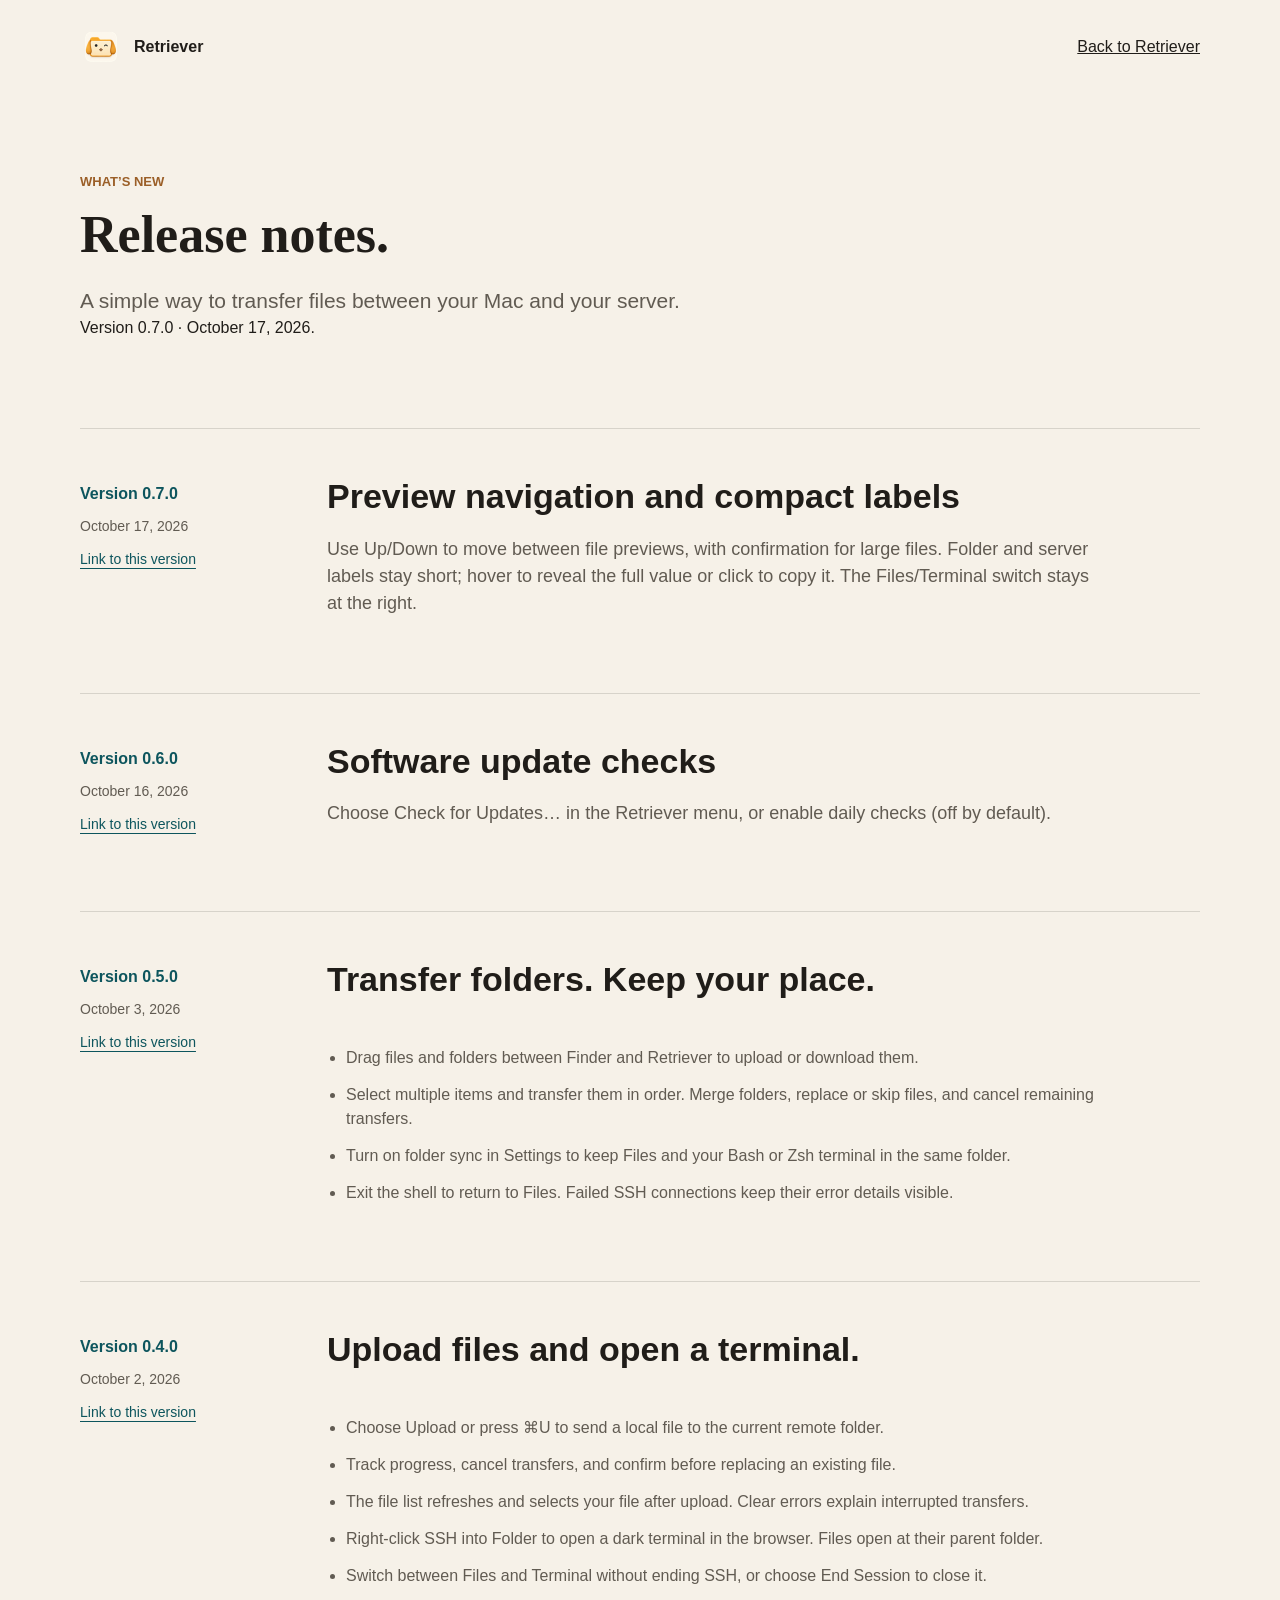
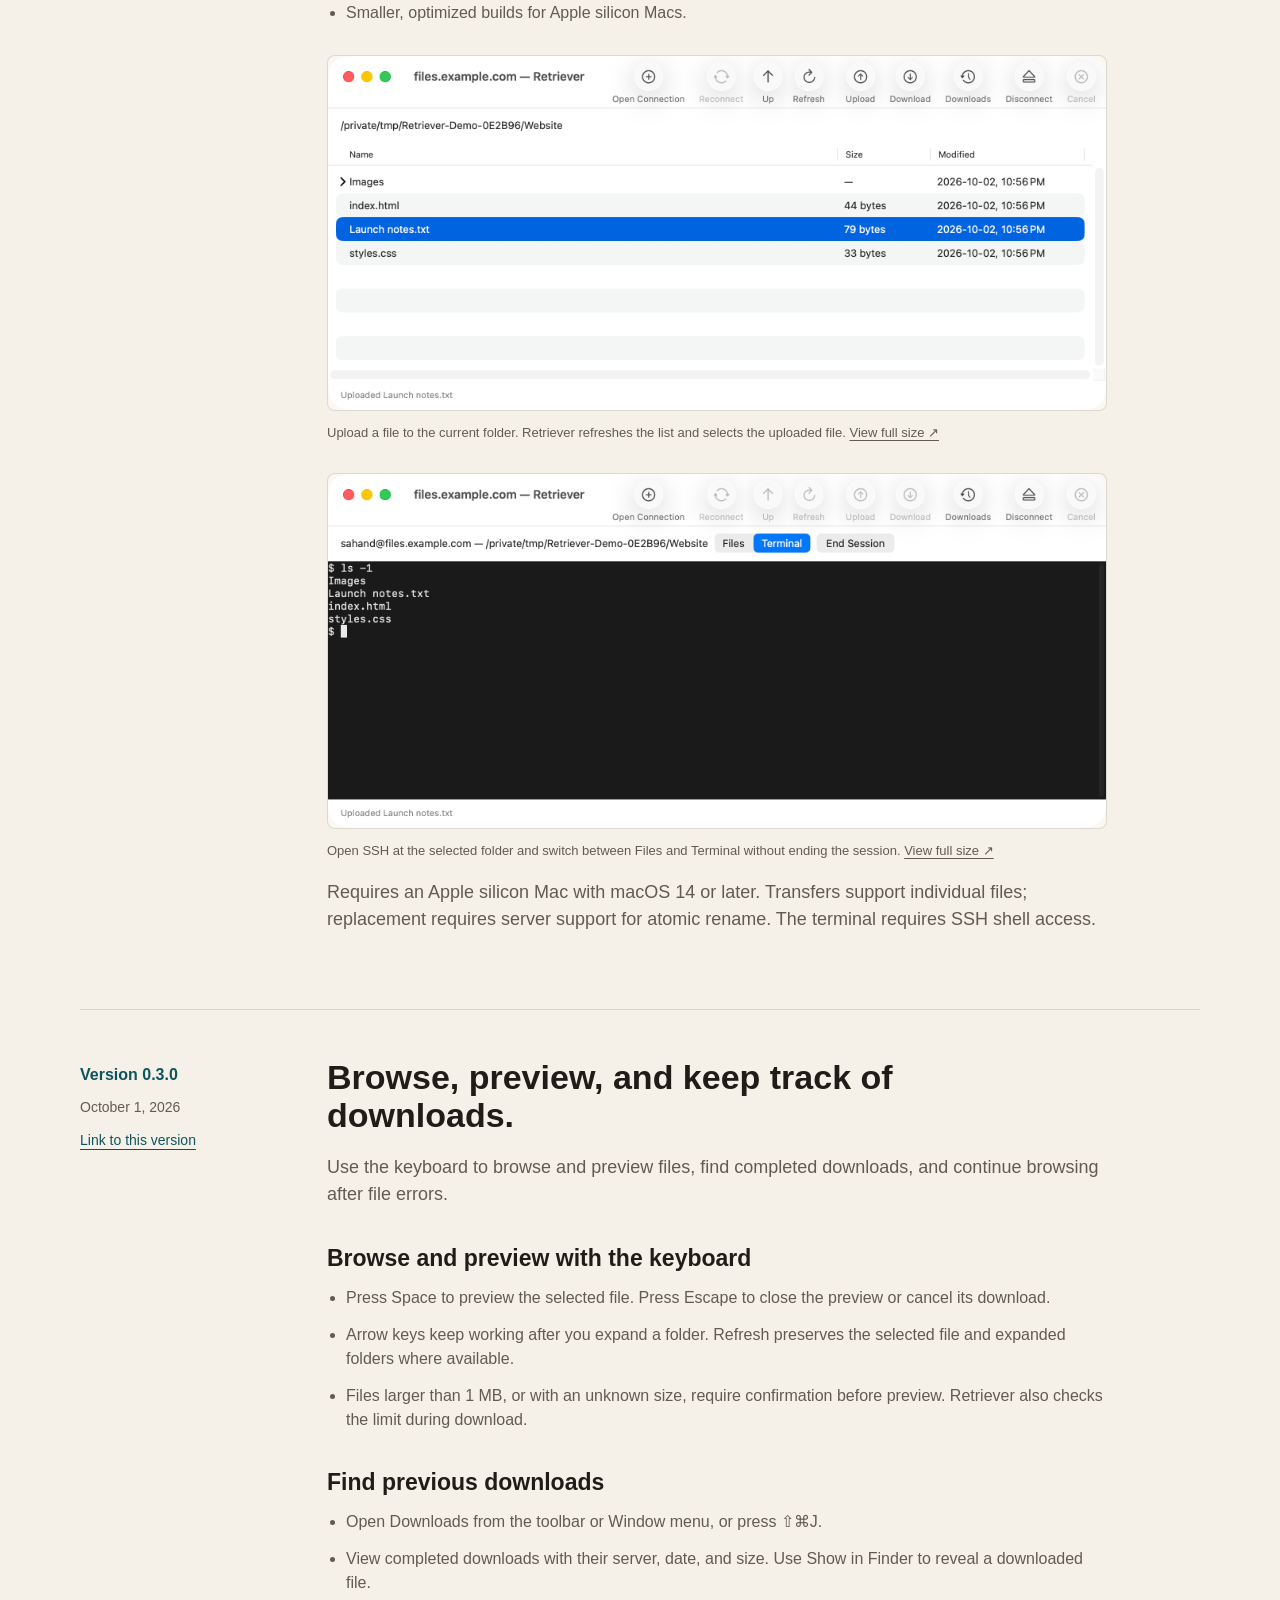
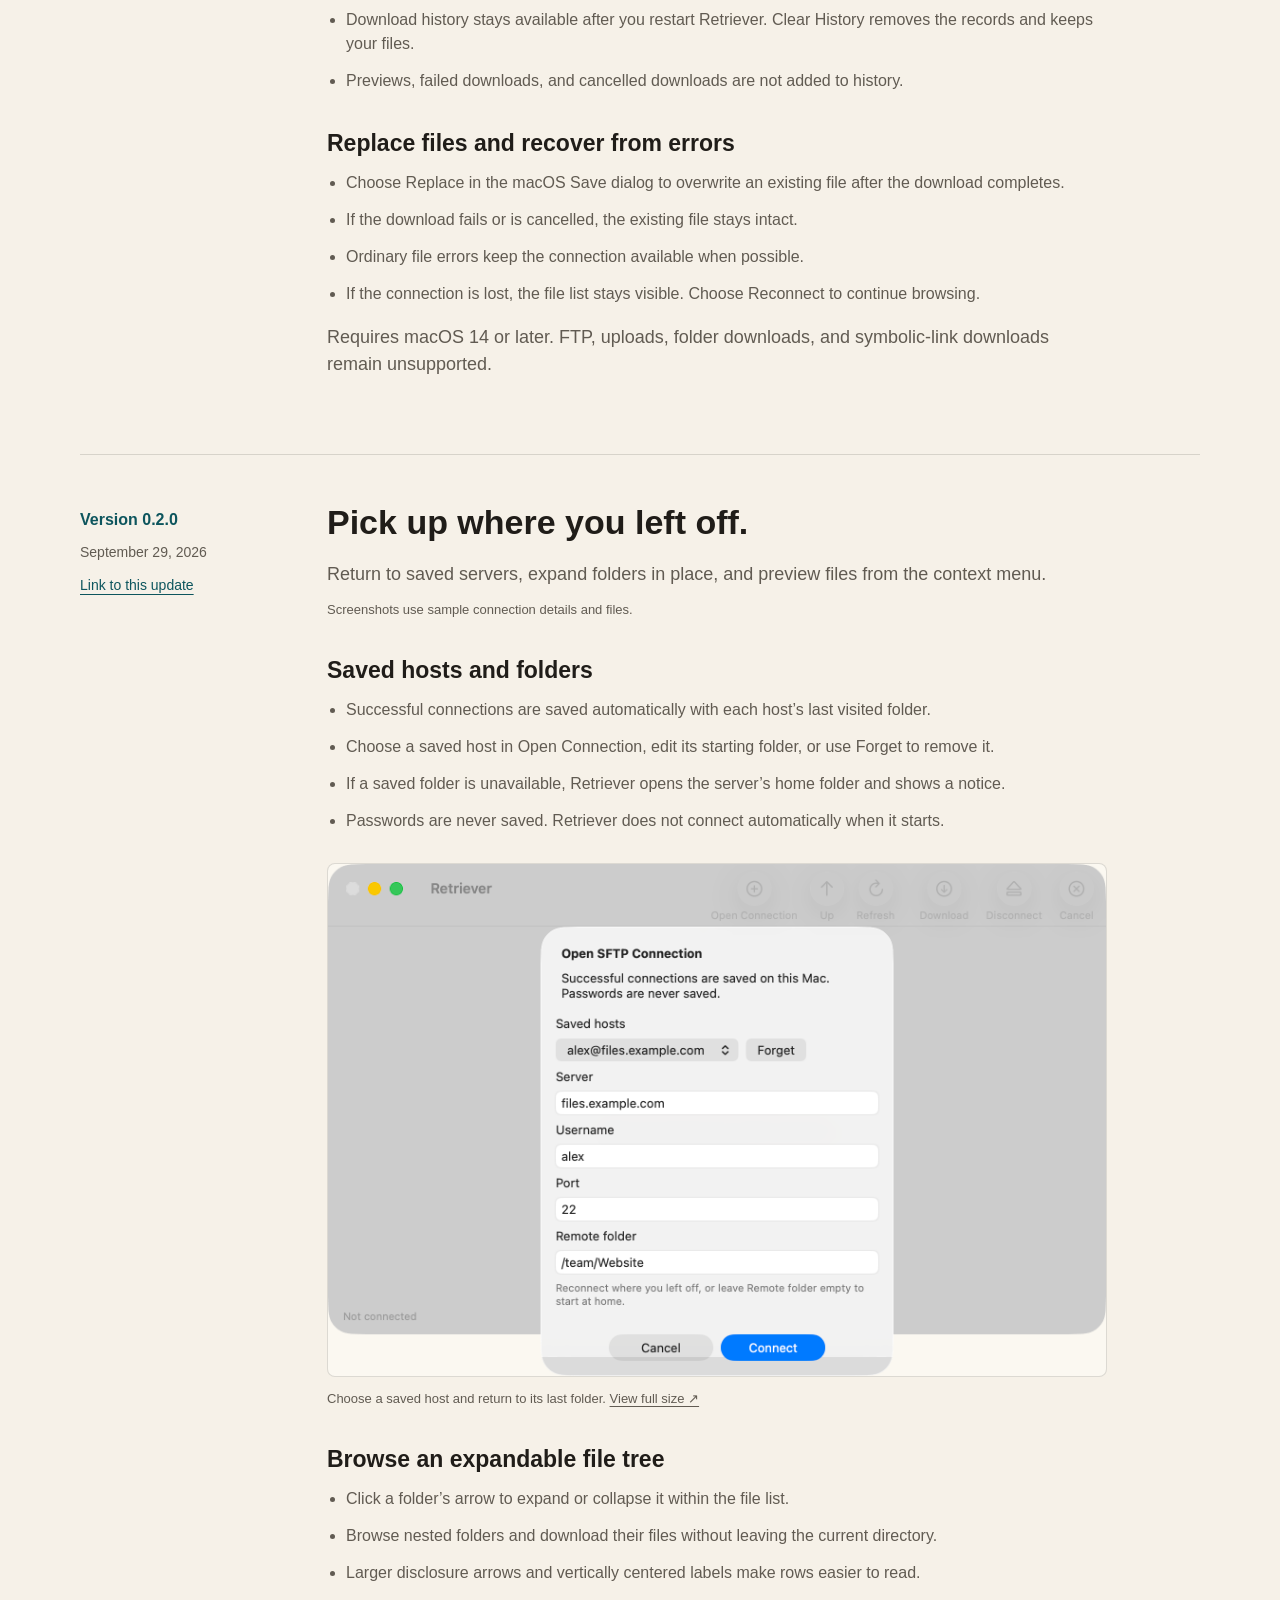
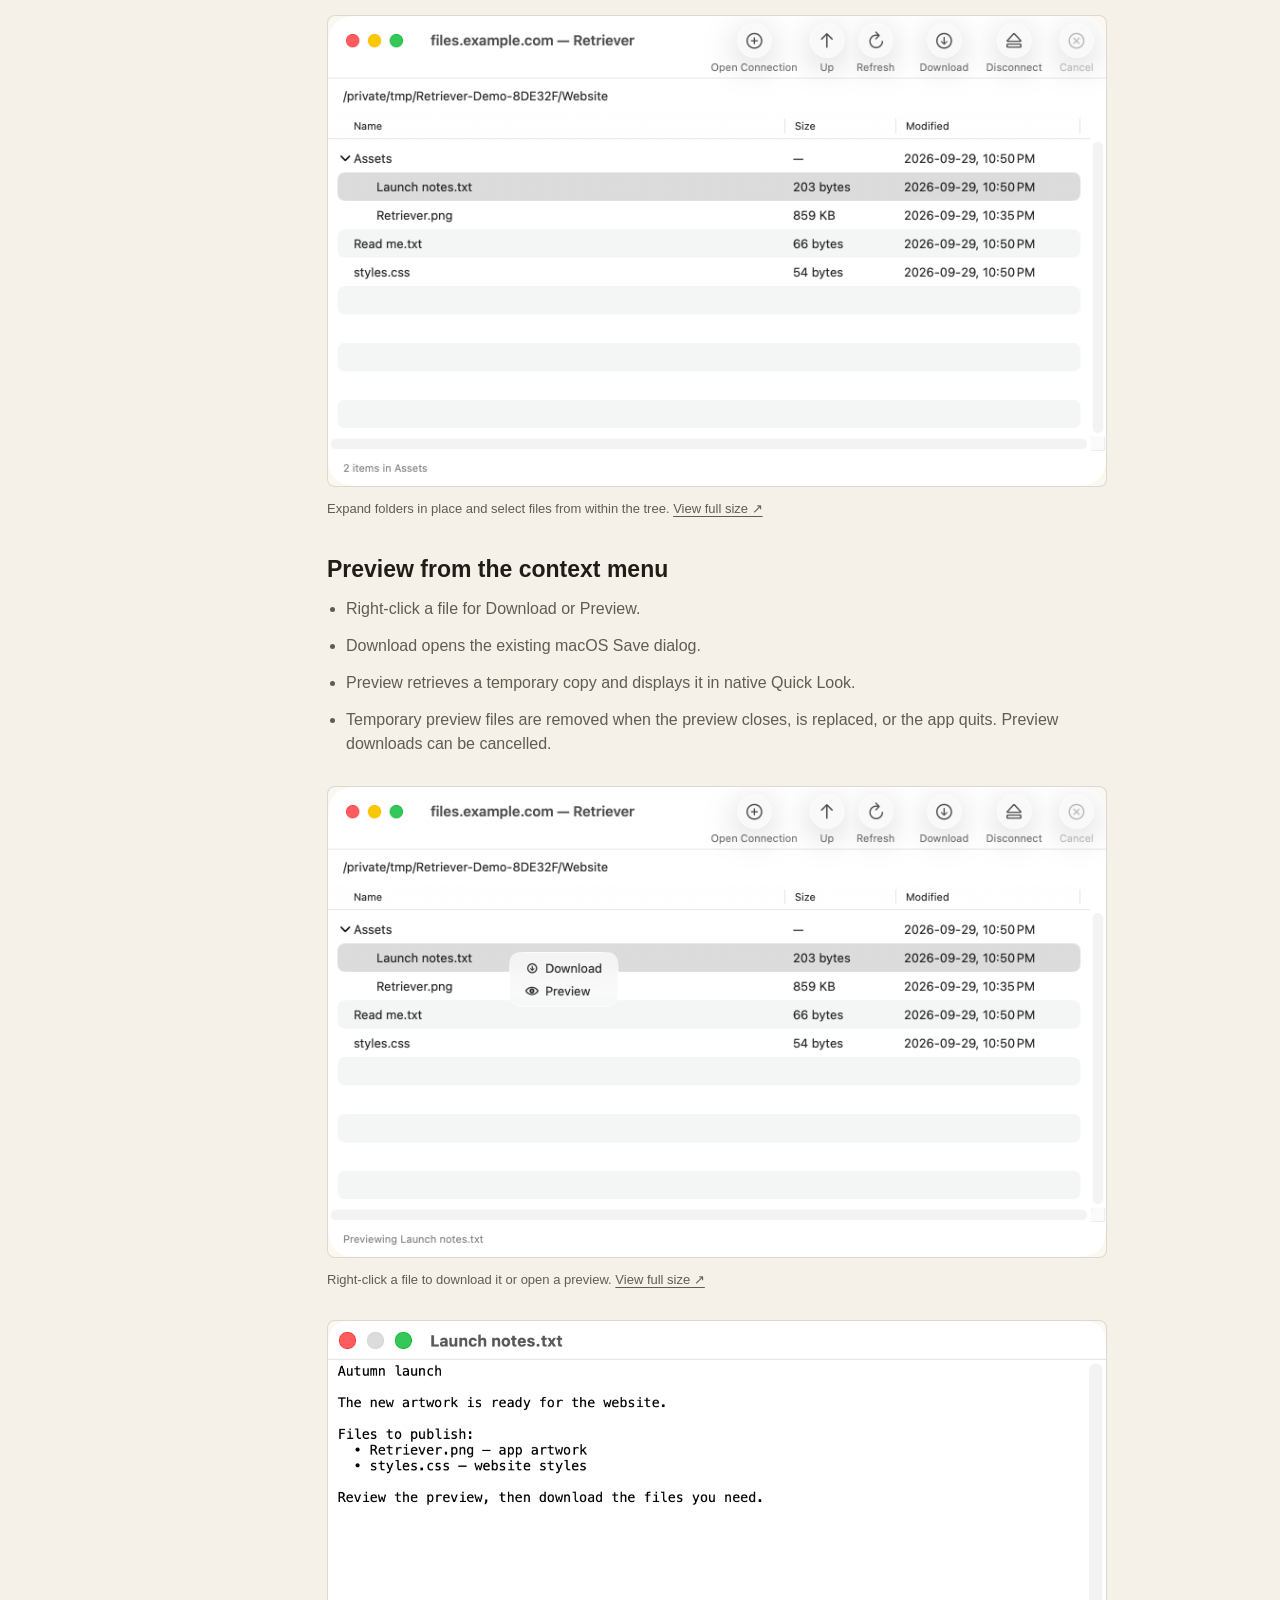
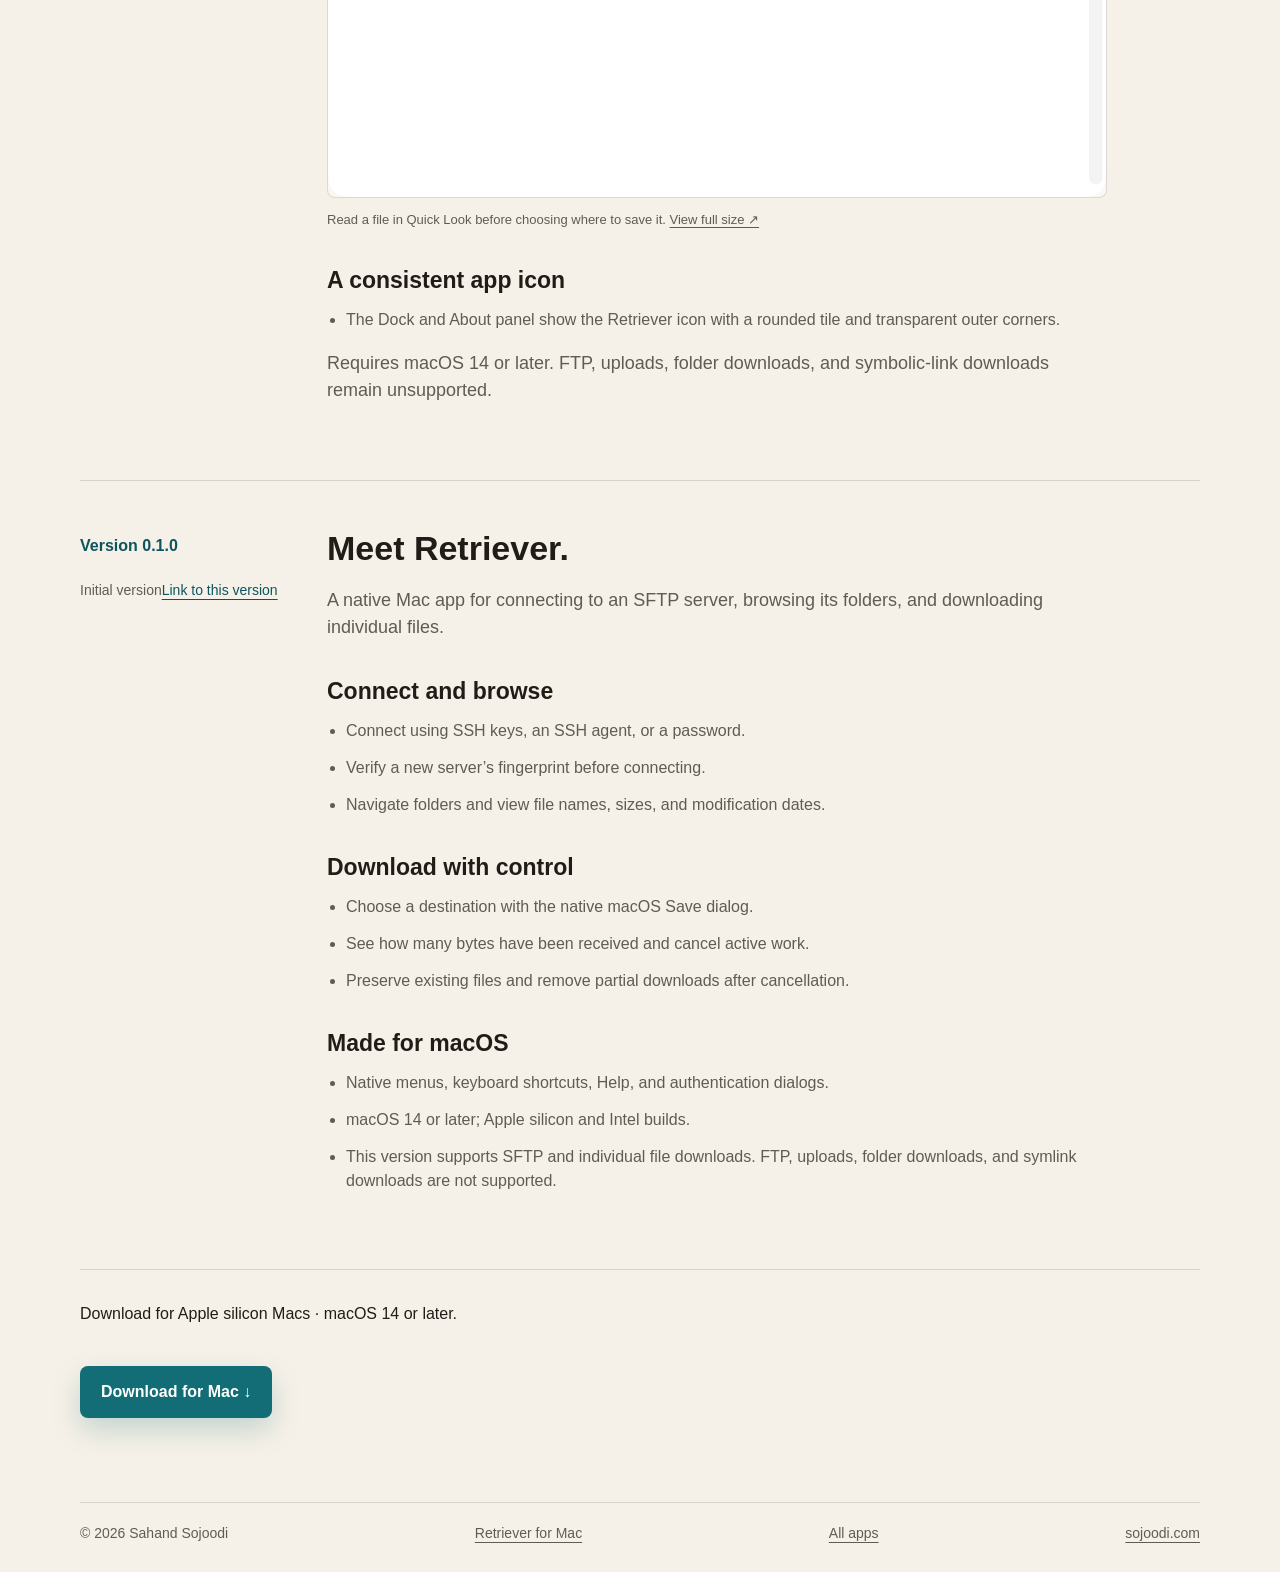
==== commit e2039f27: "Prepare version 0.7.0 and release notes" ====
--- a/web-page/release-notes.html
+++ b/web-page/release-notes.html
@@ -50,9 +50,15 @@
 <body class="release-page">
   <a class="skip-link" href="#main">Skip to content</a>
   <div class="page-shell"><nav class="topbar" aria-label="Main navigation"><a class="brand" href="./"><img src="app-icon-84.png" width="42" height="42" alt=""><span>Retriever</span></a><a href="./">Back to Retriever</a></nav>
-    <header class="release-header"><p class="eyebrow">What’s new</p><h1>Release notes.</h1><p class="lede">A simple way to transfer files between your Mac and your server.</p><p>Version 0.6.0 · October 16, 2026.</p></header>
+    <header class="release-header"><p class="eyebrow">What’s new</p><h1>Release notes.</h1><p class="lede">A simple way to transfer files between your Mac and your server.</p><p>Version 0.7.0 · October 17, 2026.</p></header>
   </div>
   <main tabindex="-1" id="main" class="page-shell release-list">
+  <article class="release" id="v0-7-0">
+    <div class="release-meta"><span class="release-version">Version 0.7.0</span><time datetime="2026-10-17">October 17, 2026</time><a class="release-permalink" href="#v0-7-0">Link to this version</a></div>
+    <div class="release-content"><h2>Preview navigation and compact labels</h2>
+      <p class="release-intro">Use Up/Down to move between file previews, with confirmation for large files. Folder and server labels stay short; hover to reveal the full value or click to copy it. The Files/Terminal switch stays at the right.</p>
+    </div>
+  </article>
   <article class="release" id="v0-6-0">
     <div class="release-meta"><span class="release-version">Version 0.6.0</span><time datetime="2026-10-16">October 16, 2026</time><a class="release-permalink" href="#v0-6-0">Link to this version</a></div>
     <div class="release-content"><h2>Software update checks</h2>
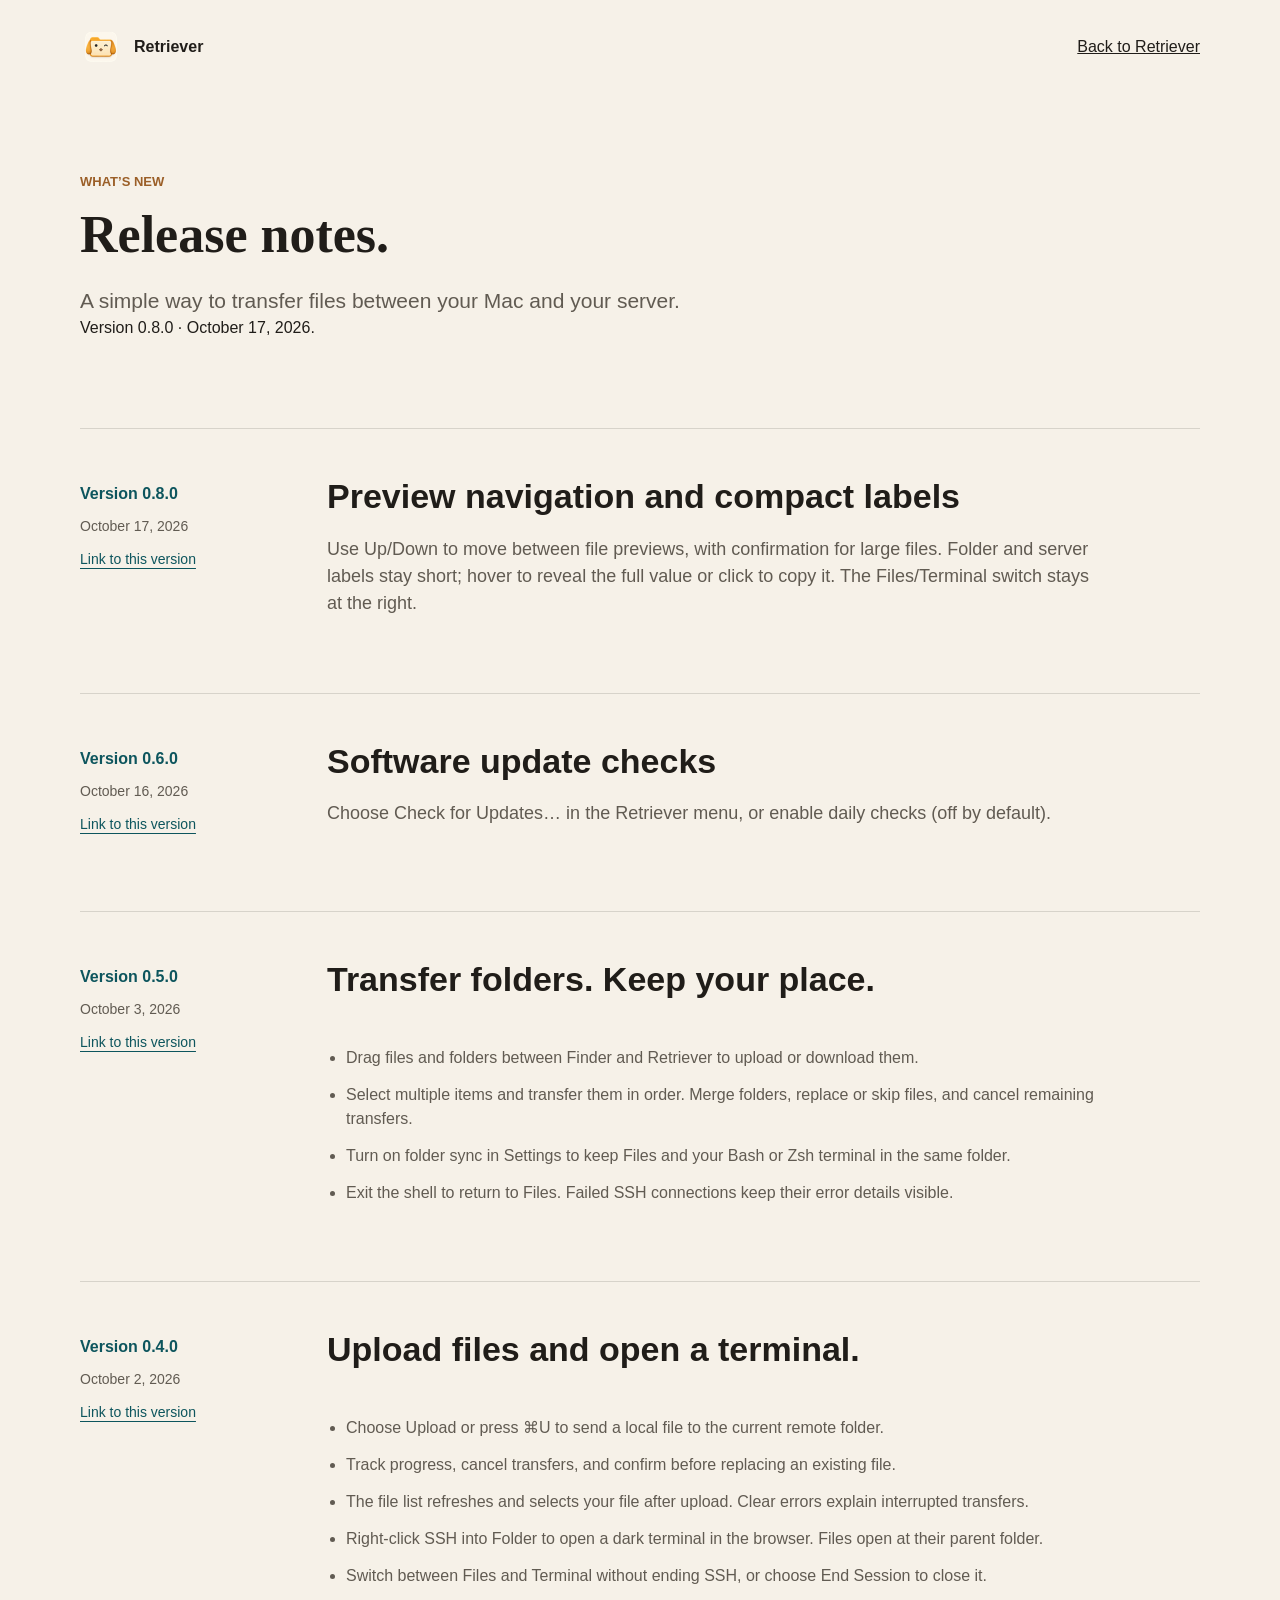
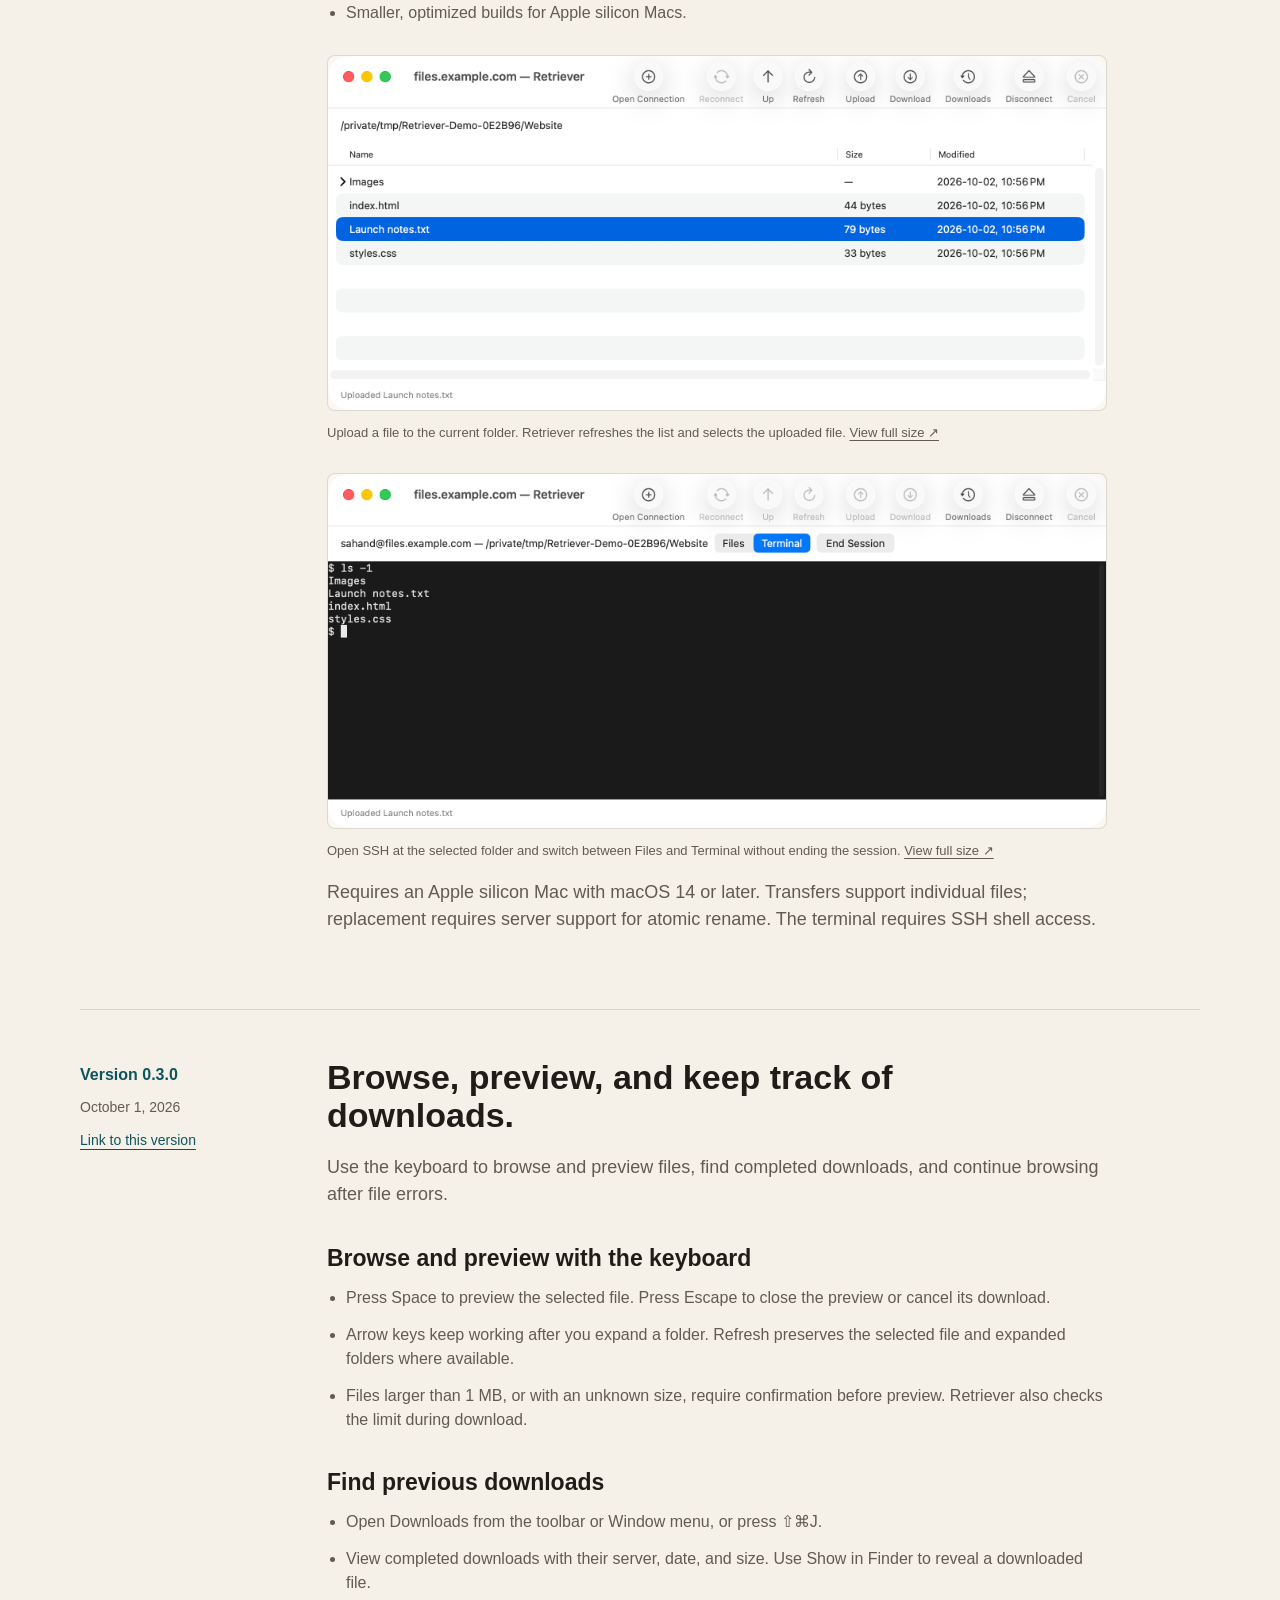
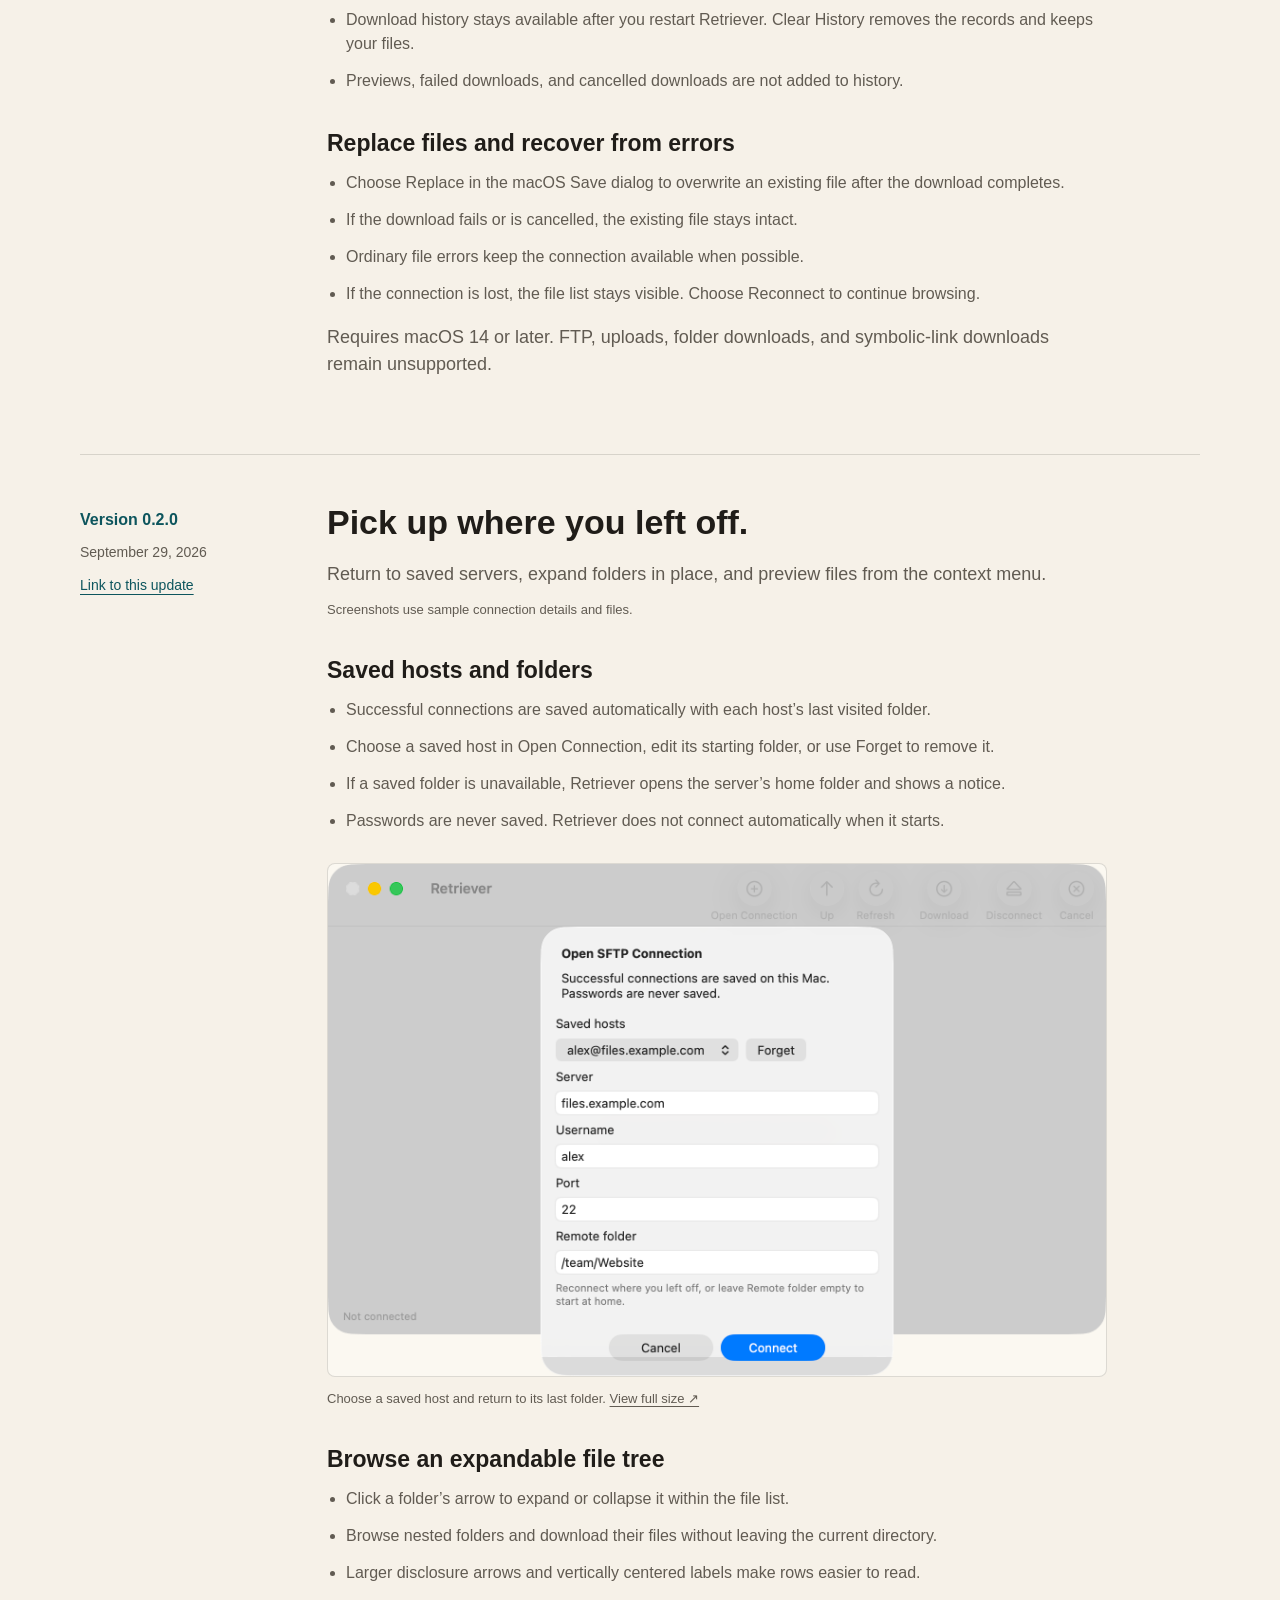
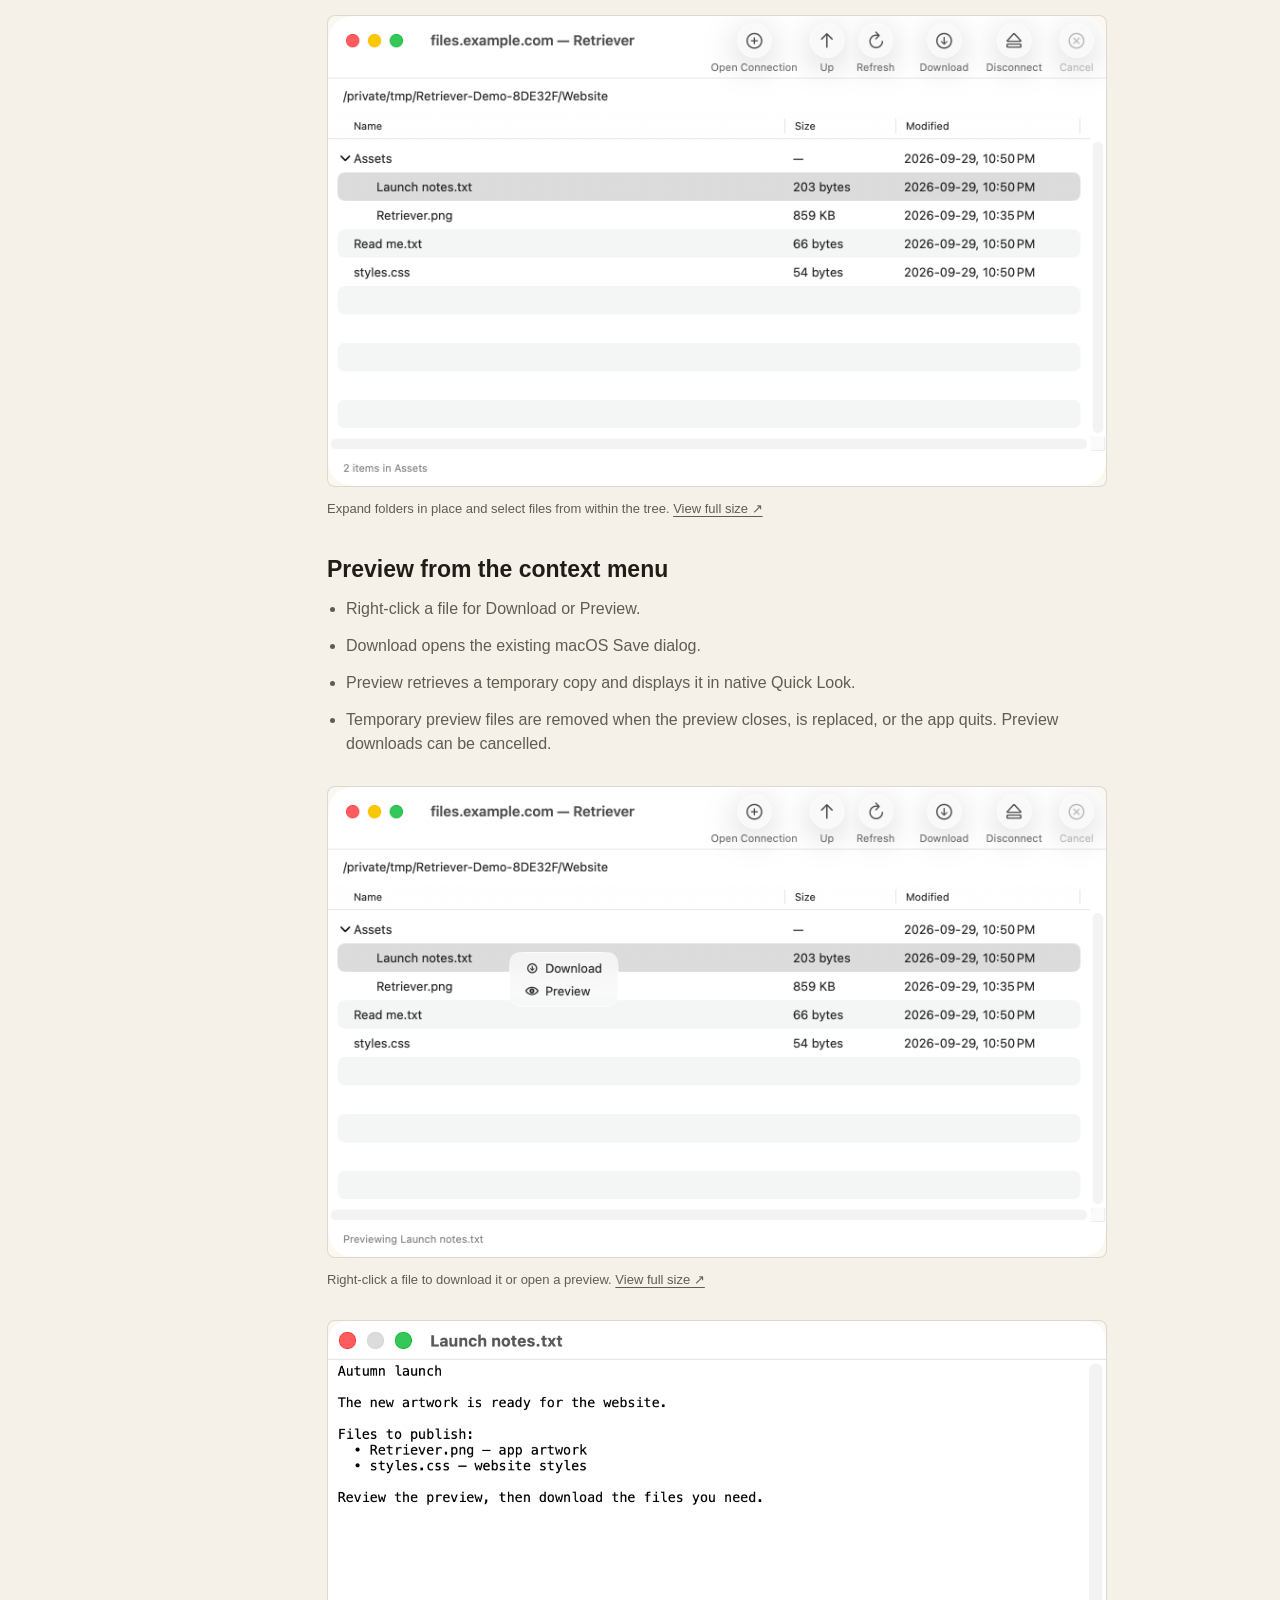
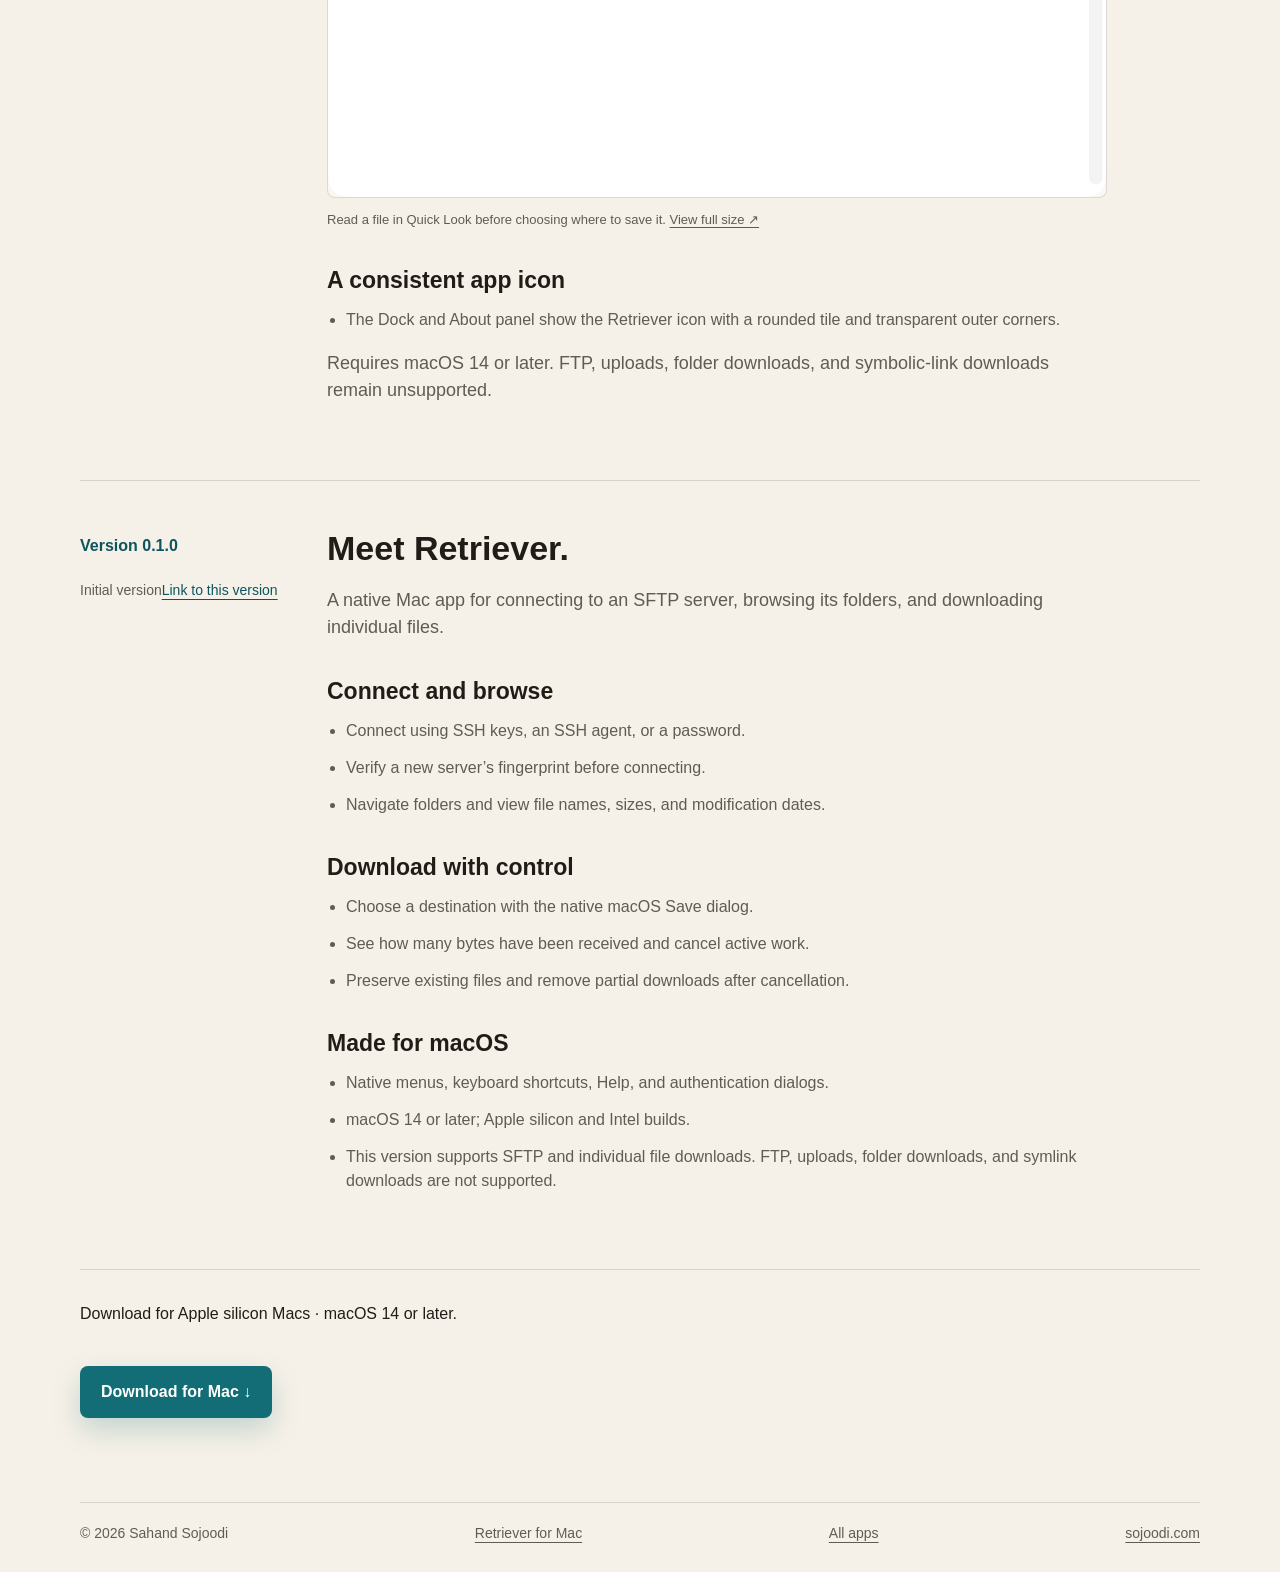
==== commit cd5d8a43: "Bump version and release notes to 0.8.0" ====
--- a/web-page/release-notes.html
+++ b/web-page/release-notes.html
@@ -50,11 +50,11 @@
 <body class="release-page">
   <a class="skip-link" href="#main">Skip to content</a>
   <div class="page-shell"><nav class="topbar" aria-label="Main navigation"><a class="brand" href="./"><img src="app-icon-84.png" width="42" height="42" alt=""><span>Retriever</span></a><a href="./">Back to Retriever</a></nav>
-    <header class="release-header"><p class="eyebrow">What’s new</p><h1>Release notes.</h1><p class="lede">A simple way to transfer files between your Mac and your server.</p><p>Version 0.7.0 · October 17, 2026.</p></header>
+    <header class="release-header"><p class="eyebrow">What’s new</p><h1>Release notes.</h1><p class="lede">A simple way to transfer files between your Mac and your server.</p><p>Version 0.8.0 · October 17, 2026.</p></header>
   </div>
   <main tabindex="-1" id="main" class="page-shell release-list">
-  <article class="release" id="v0-7-0">
-    <div class="release-meta"><span class="release-version">Version 0.7.0</span><time datetime="2026-10-17">October 17, 2026</time><a class="release-permalink" href="#v0-7-0">Link to this version</a></div>
+  <article class="release" id="v0-8-0">
+    <div class="release-meta"><span class="release-version">Version 0.8.0</span><time datetime="2026-10-17">October 17, 2026</time><a class="release-permalink" href="#v0-8-0">Link to this version</a></div>
     <div class="release-content"><h2>Preview navigation and compact labels</h2>
       <p class="release-intro">Use Up/Down to move between file previews, with confirmation for large files. Folder and server labels stay short; hover to reveal the full value or click to copy it. The Files/Terminal switch stays at the right.</p>
     </div>
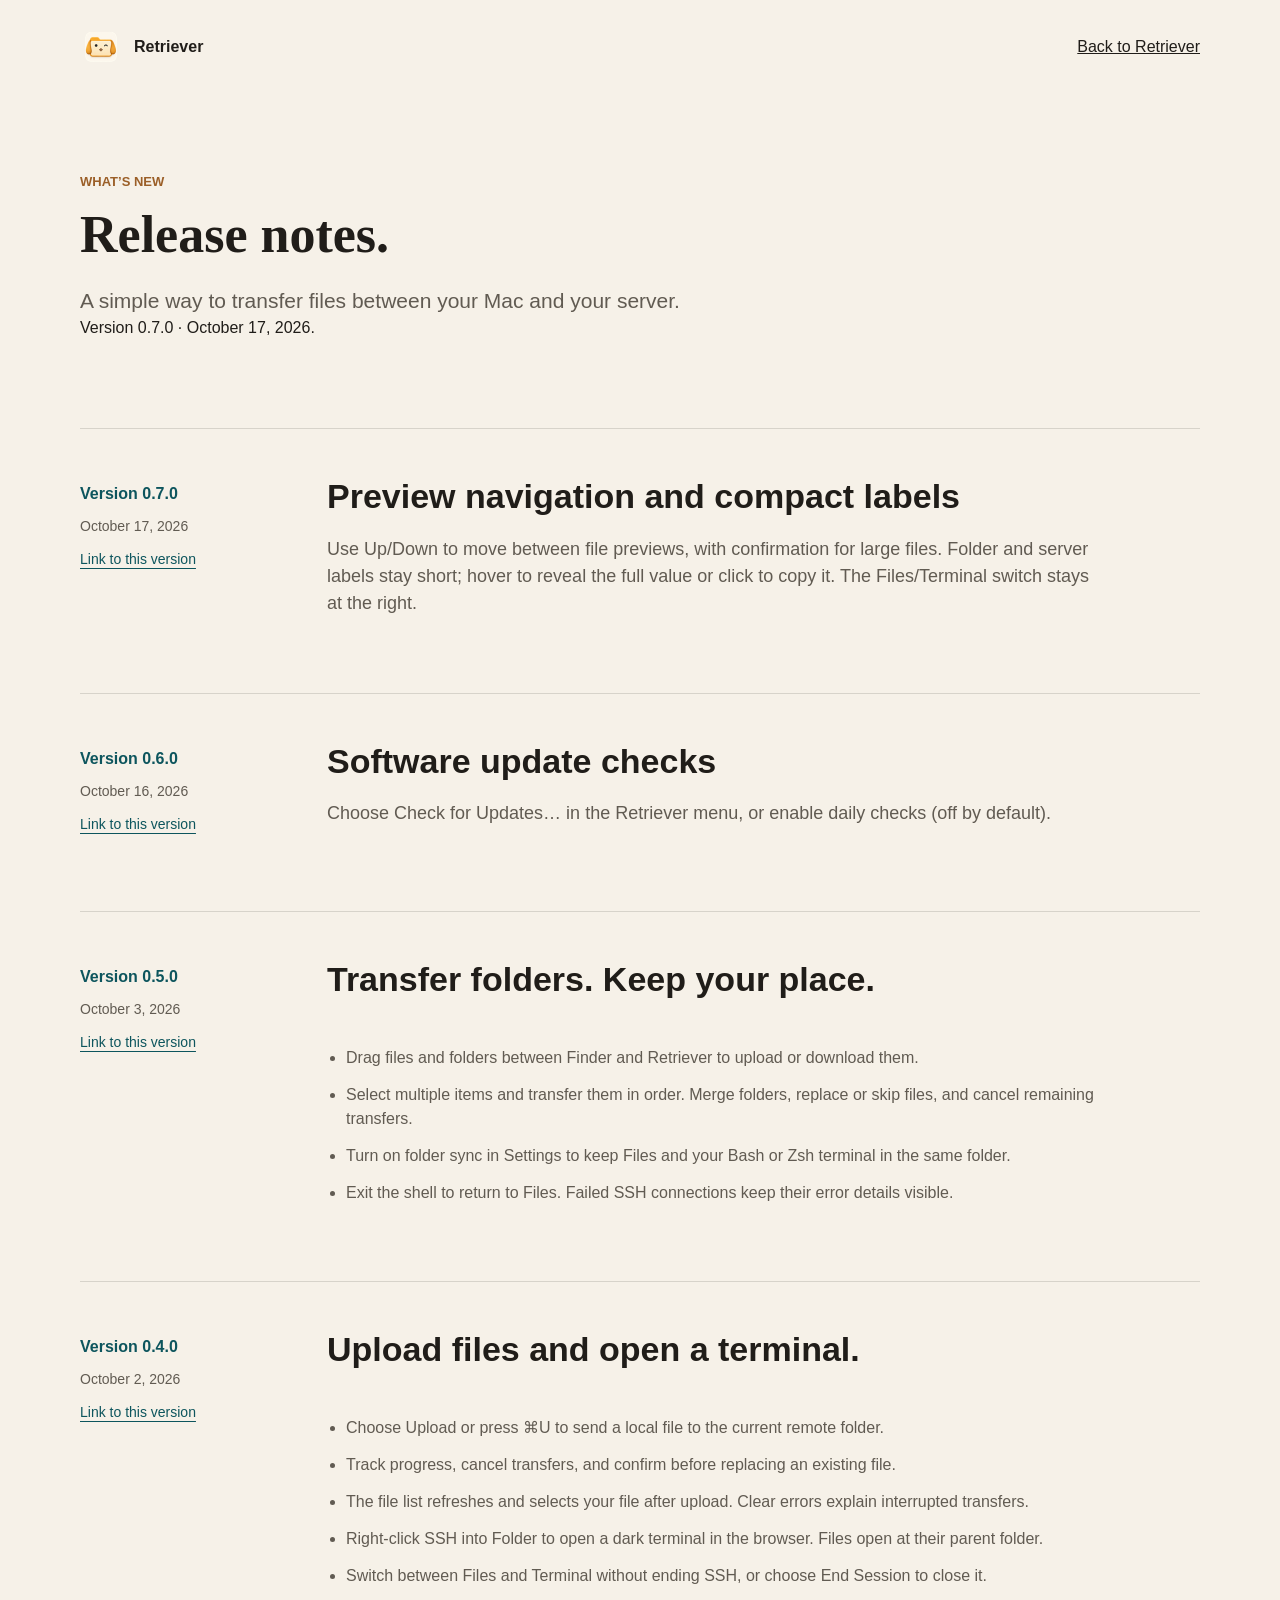
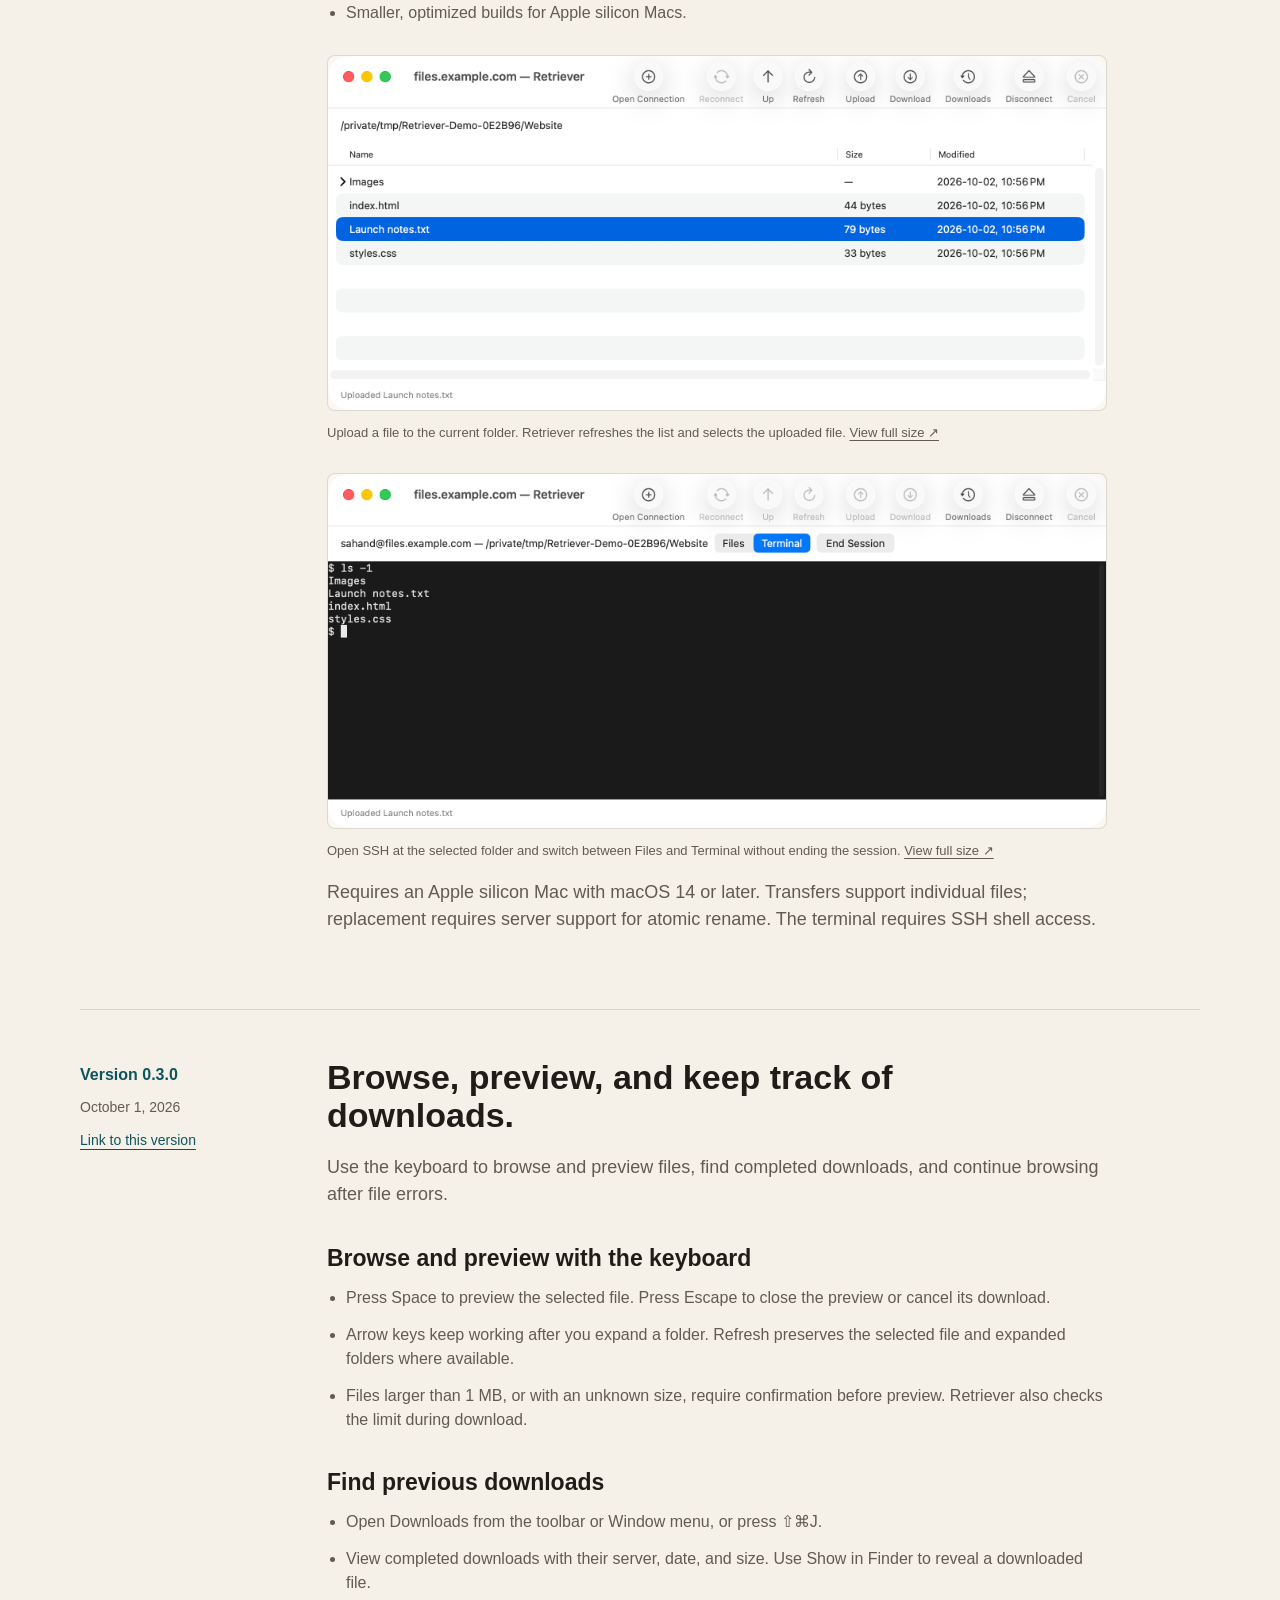
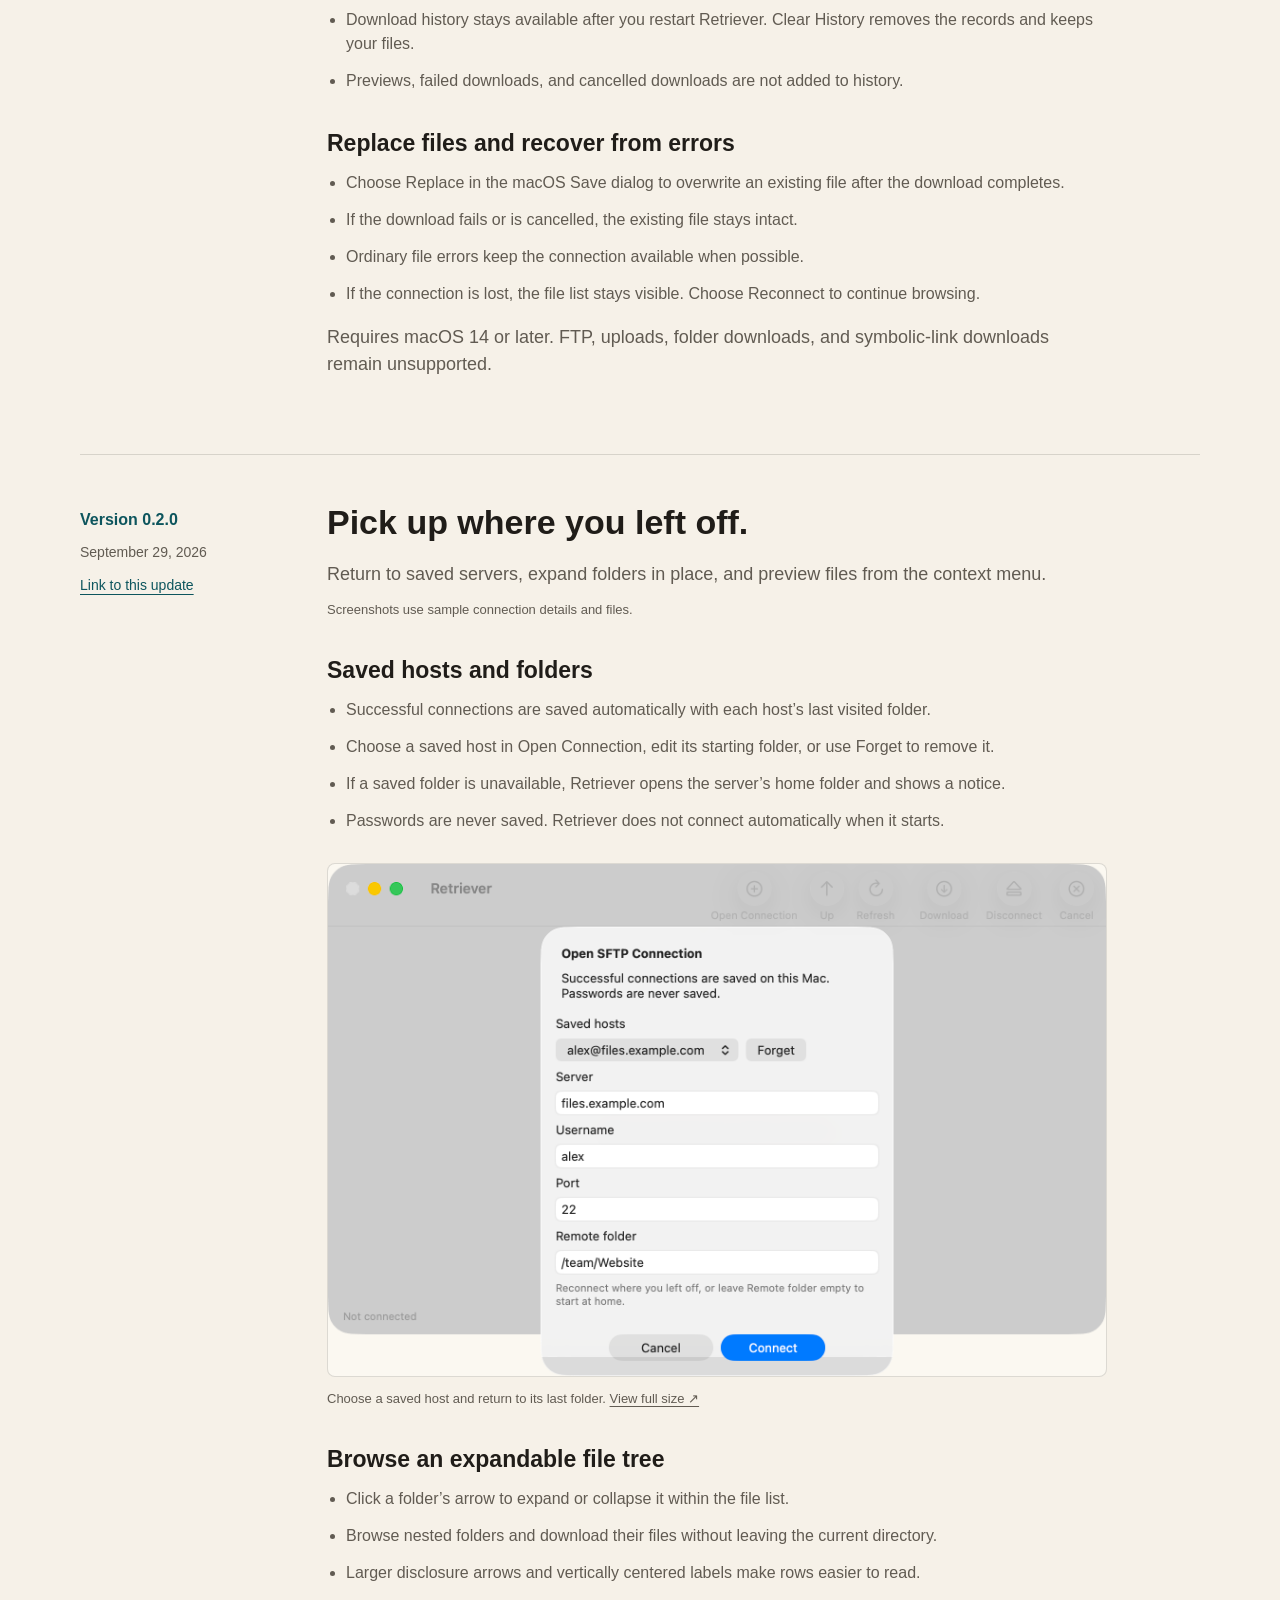
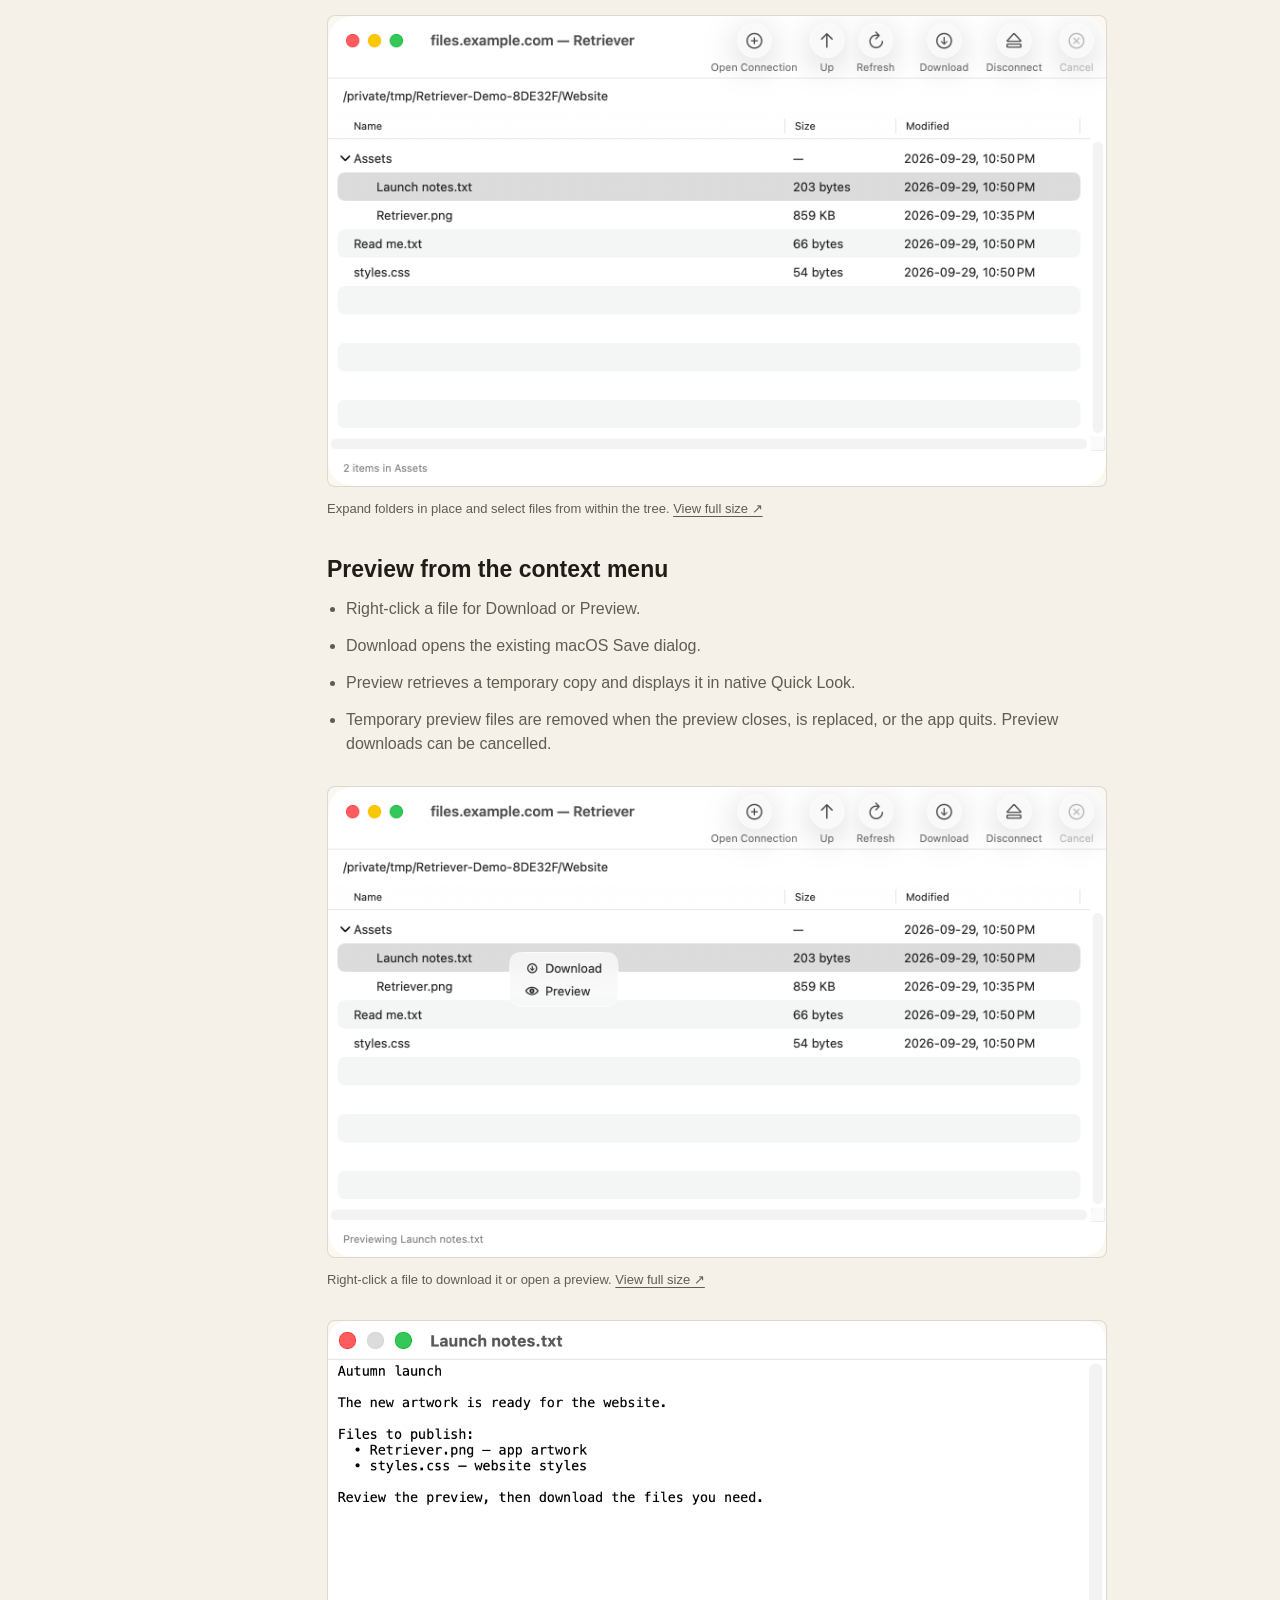
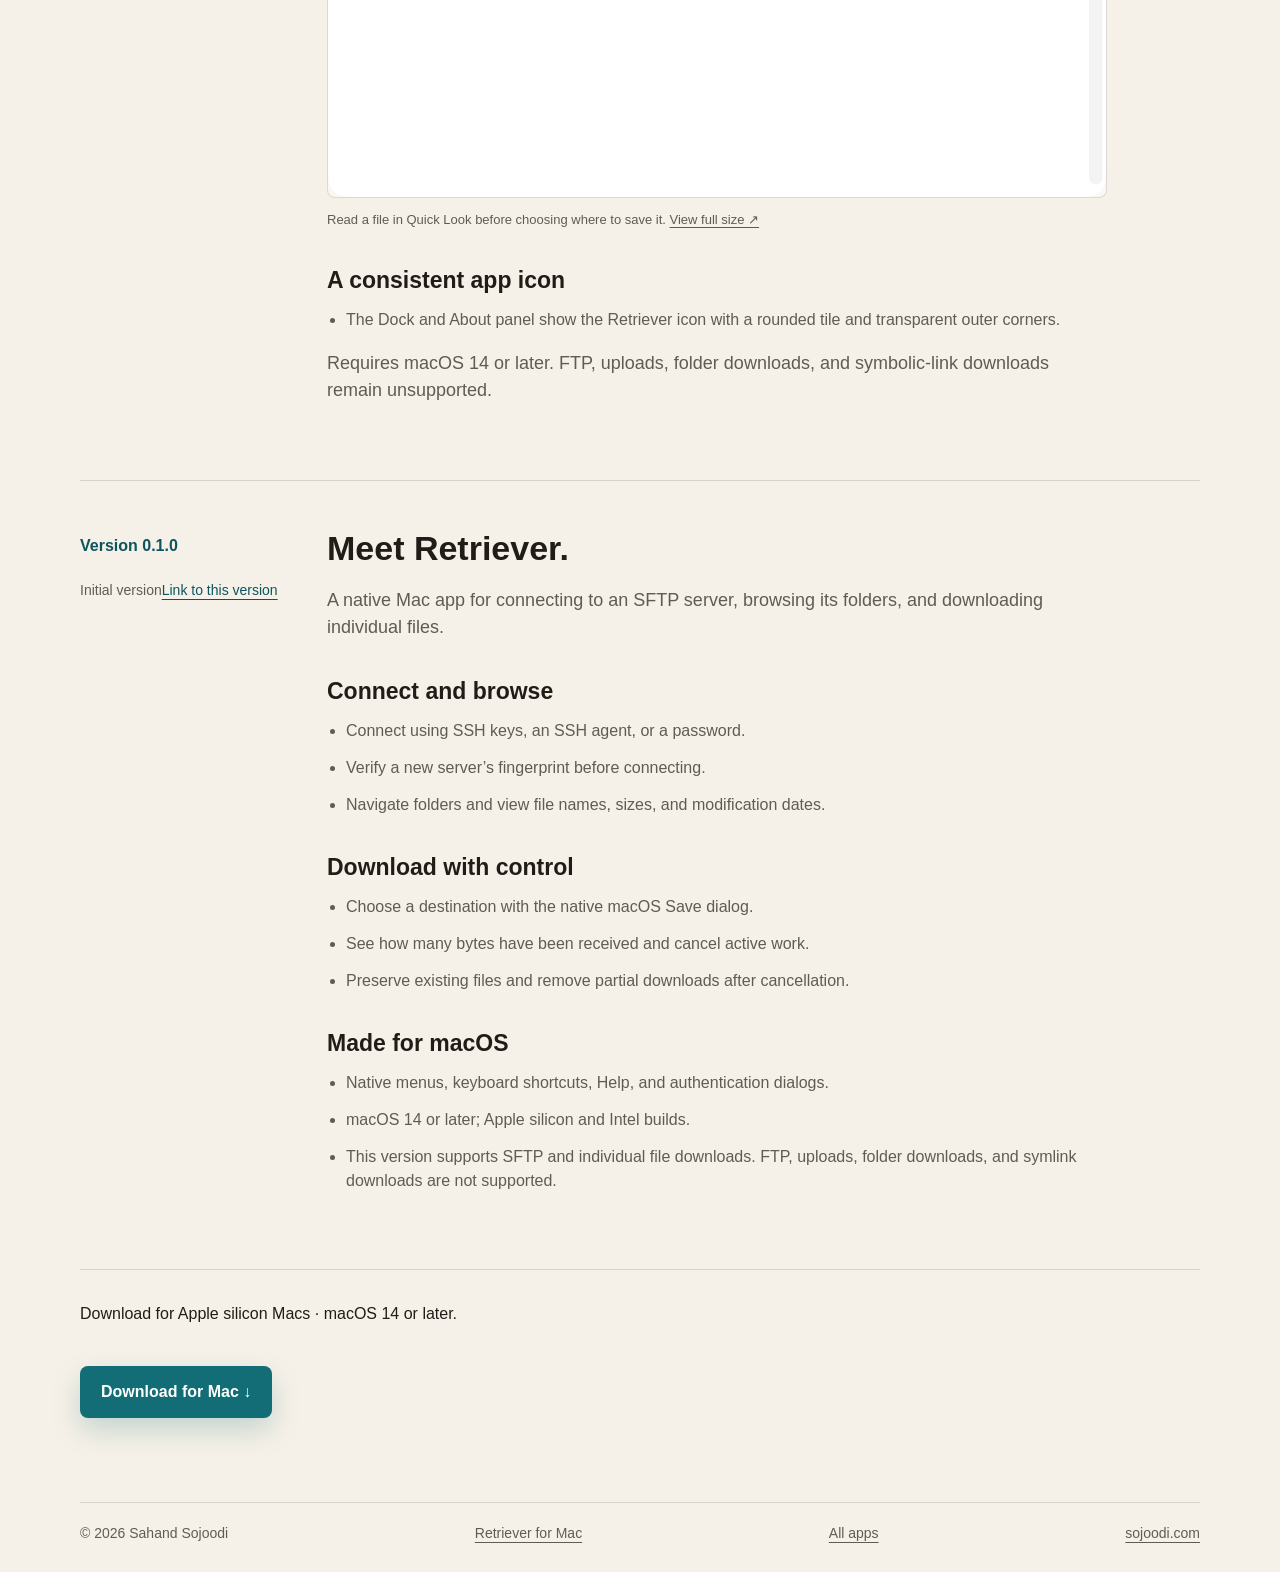
==== commit 75f90f93: "Restore release version to 0.7.0" ====
--- a/web-page/release-notes.html
+++ b/web-page/release-notes.html
@@ -50,11 +50,11 @@
 <body class="release-page">
   <a class="skip-link" href="#main">Skip to content</a>
   <div class="page-shell"><nav class="topbar" aria-label="Main navigation"><a class="brand" href="./"><img src="app-icon-84.png" width="42" height="42" alt=""><span>Retriever</span></a><a href="./">Back to Retriever</a></nav>
-    <header class="release-header"><p class="eyebrow">What’s new</p><h1>Release notes.</h1><p class="lede">A simple way to transfer files between your Mac and your server.</p><p>Version 0.8.0 · October 17, 2026.</p></header>
+    <header class="release-header"><p class="eyebrow">What’s new</p><h1>Release notes.</h1><p class="lede">A simple way to transfer files between your Mac and your server.</p><p>Version 0.7.0 · October 17, 2026.</p></header>
   </div>
   <main tabindex="-1" id="main" class="page-shell release-list">
-  <article class="release" id="v0-8-0">
-    <div class="release-meta"><span class="release-version">Version 0.8.0</span><time datetime="2026-10-17">October 17, 2026</time><a class="release-permalink" href="#v0-8-0">Link to this version</a></div>
+  <article class="release" id="v0-7-0">
+    <div class="release-meta"><span class="release-version">Version 0.7.0</span><time datetime="2026-10-17">October 17, 2026</time><a class="release-permalink" href="#v0-7-0">Link to this version</a></div>
     <div class="release-content"><h2>Preview navigation and compact labels</h2>
       <p class="release-intro">Use Up/Down to move between file previews, with confirmation for large files. Folder and server labels stay short; hover to reveal the full value or click to copy it. The Files/Terminal switch stays at the right.</p>
     </div>
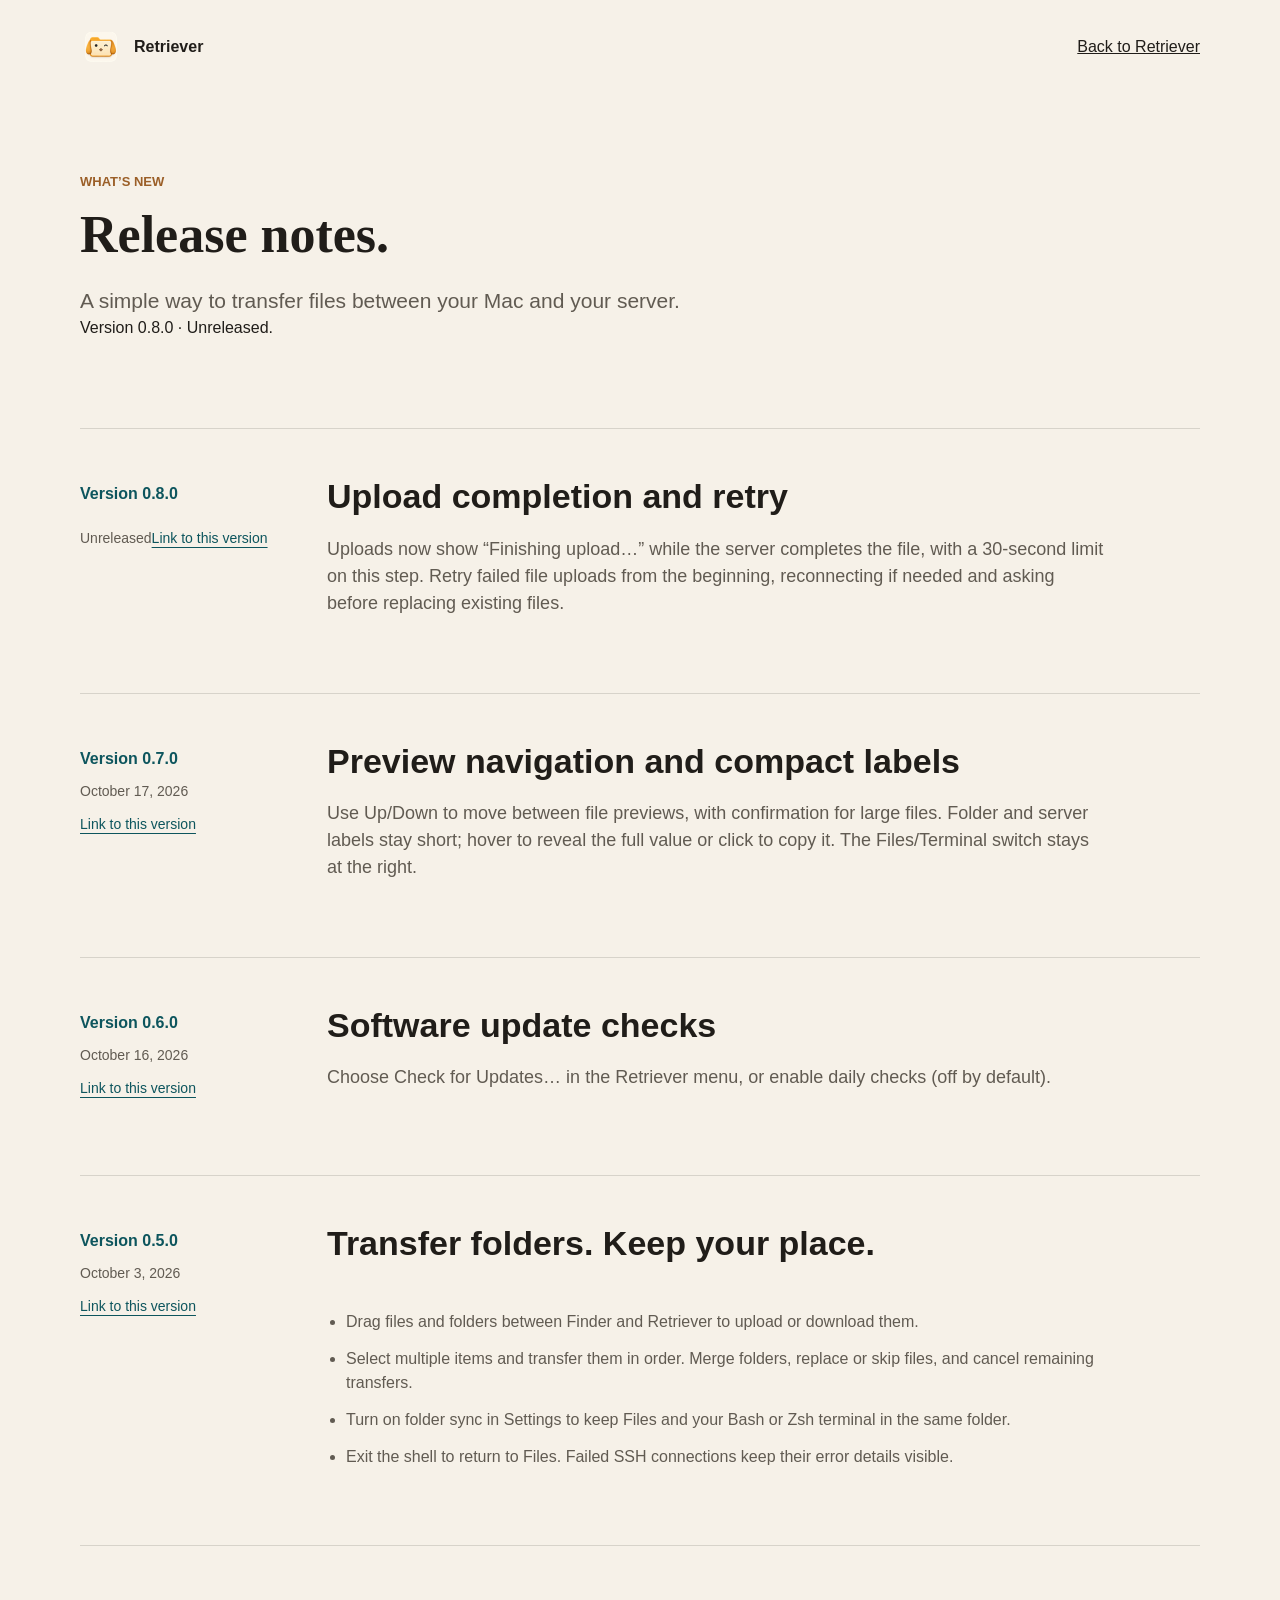
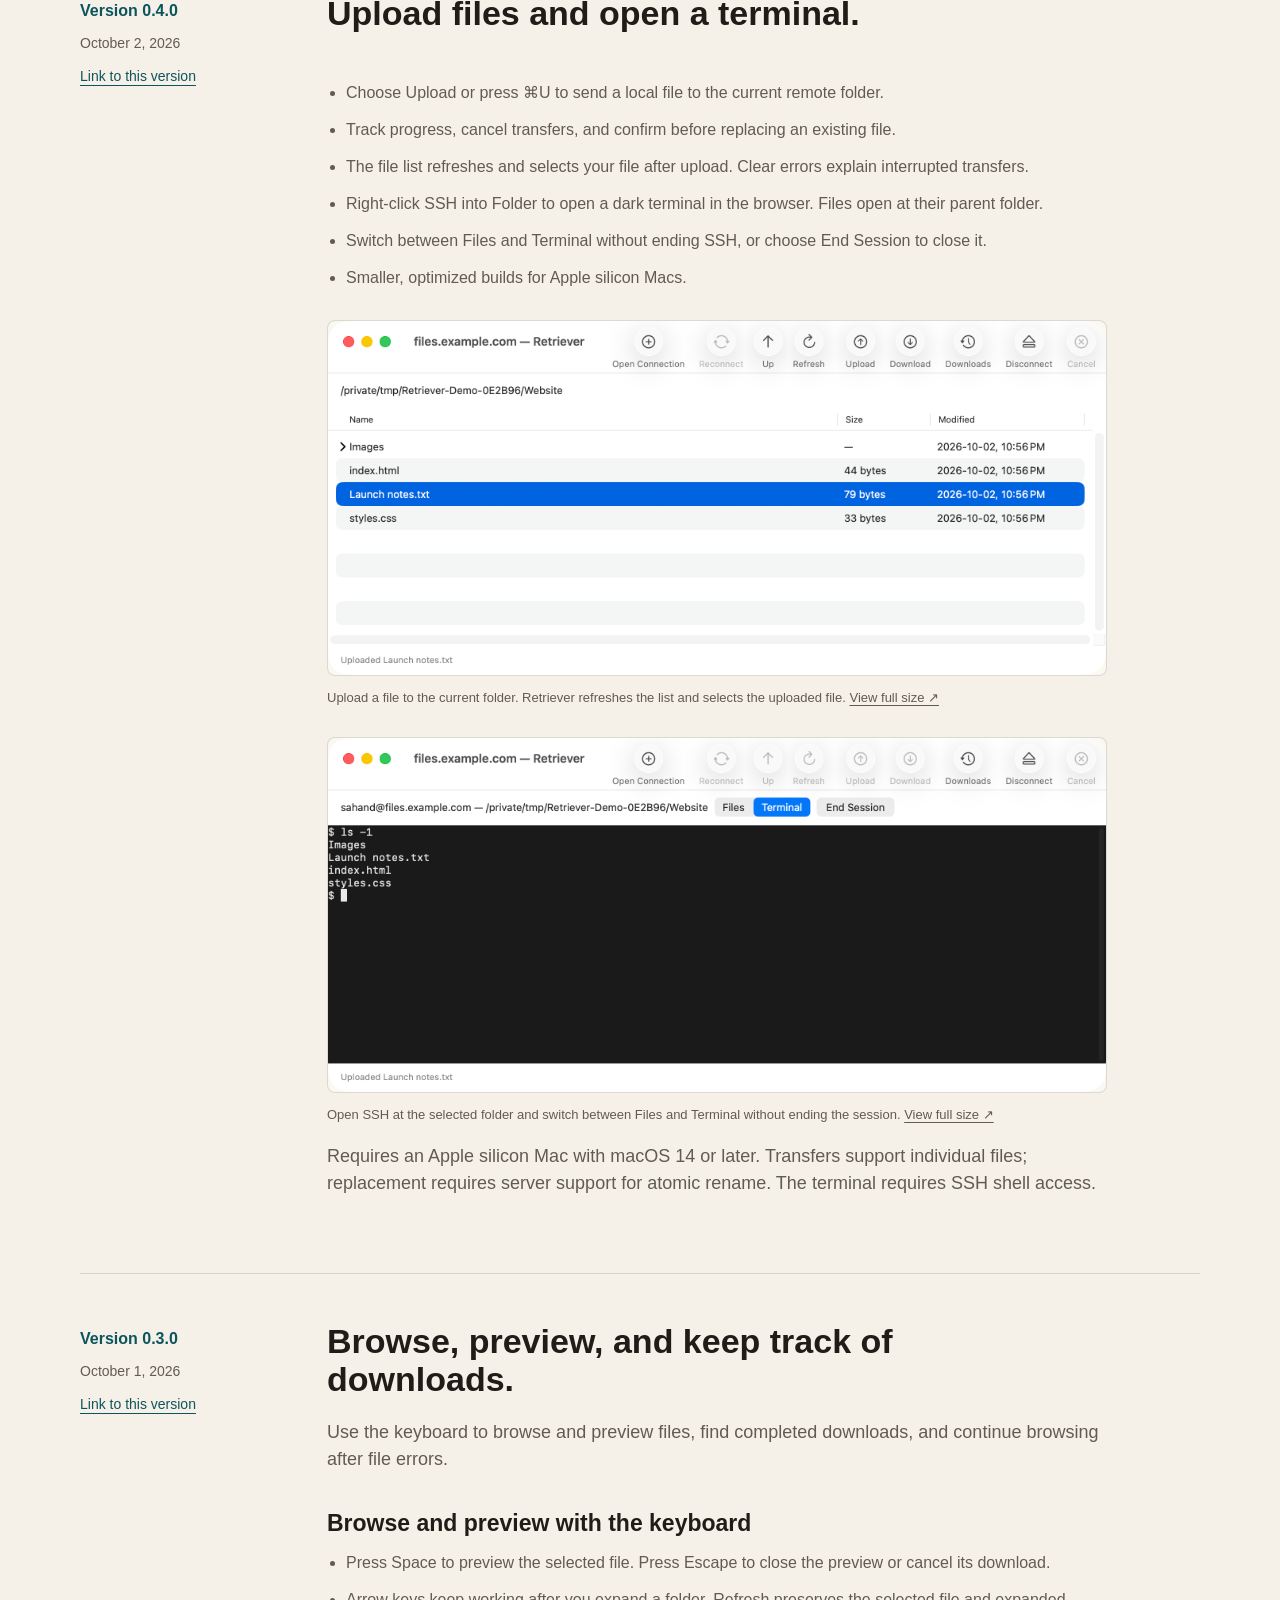
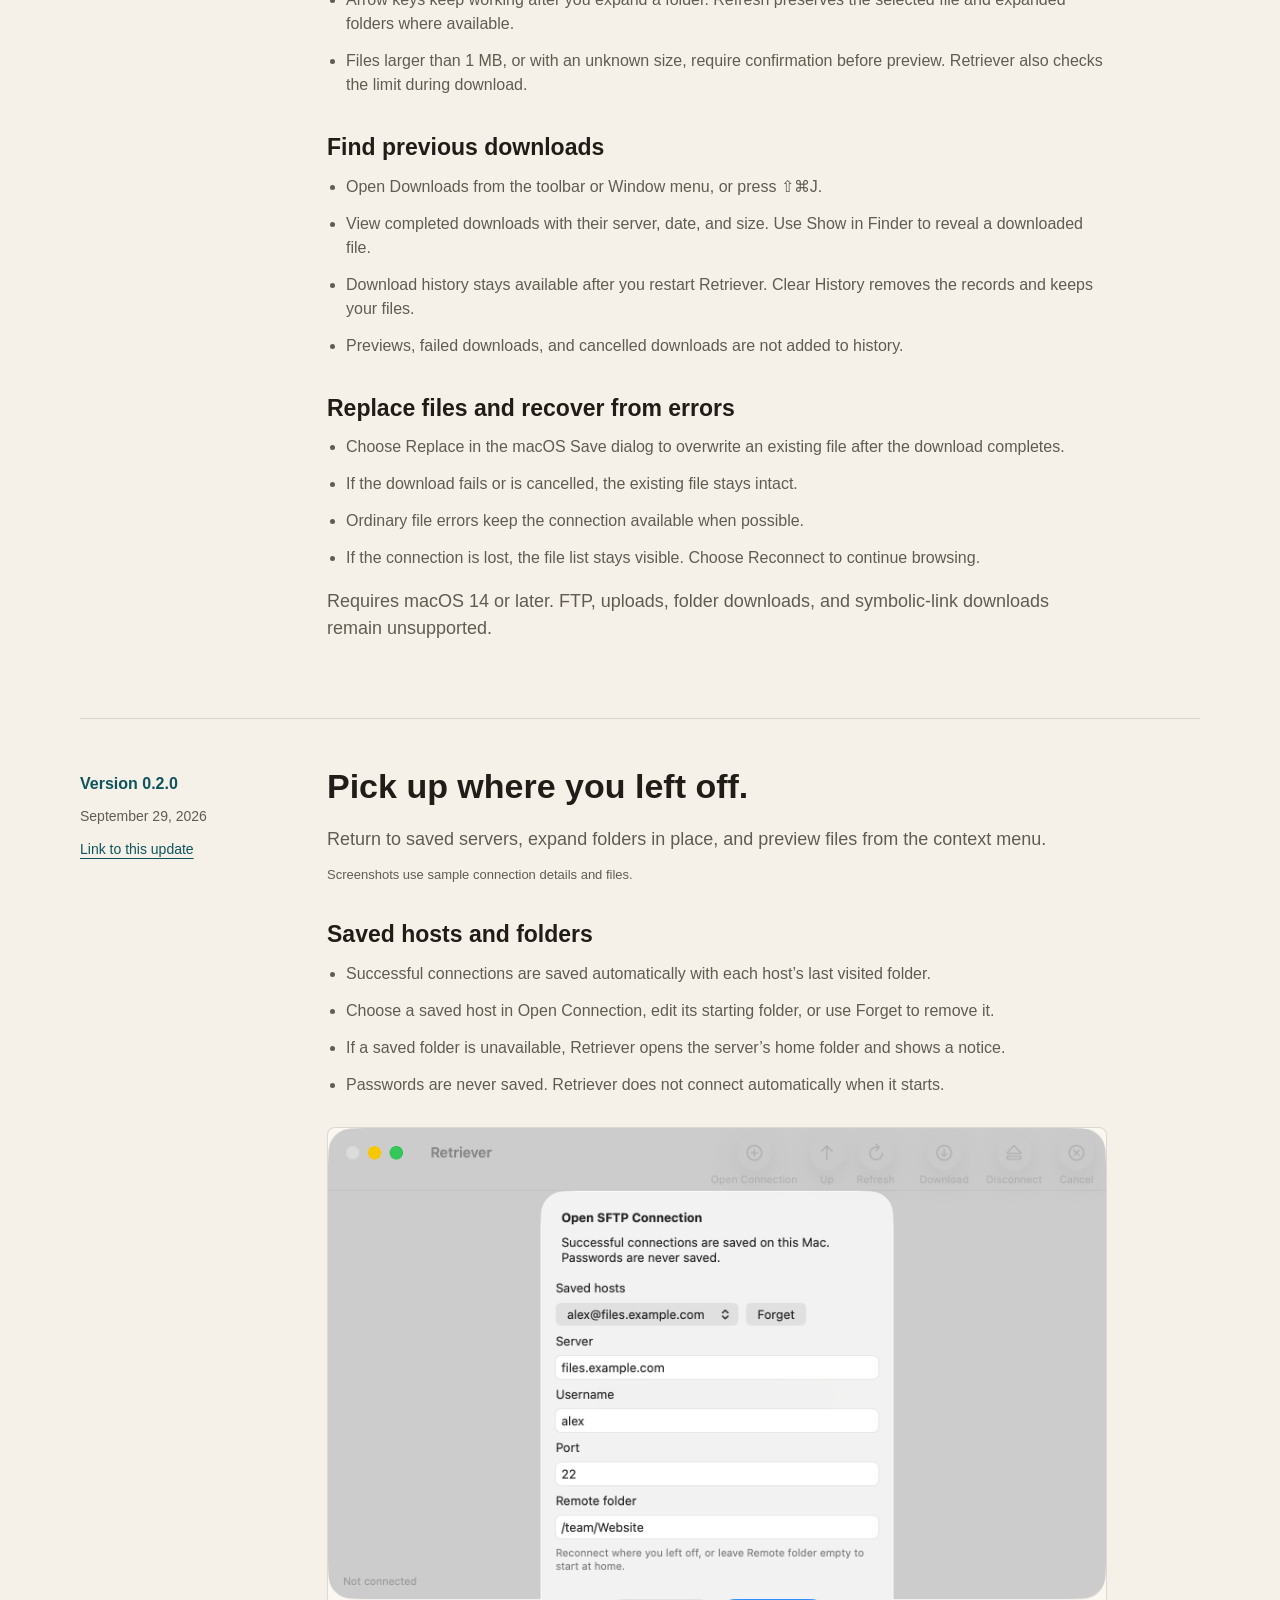
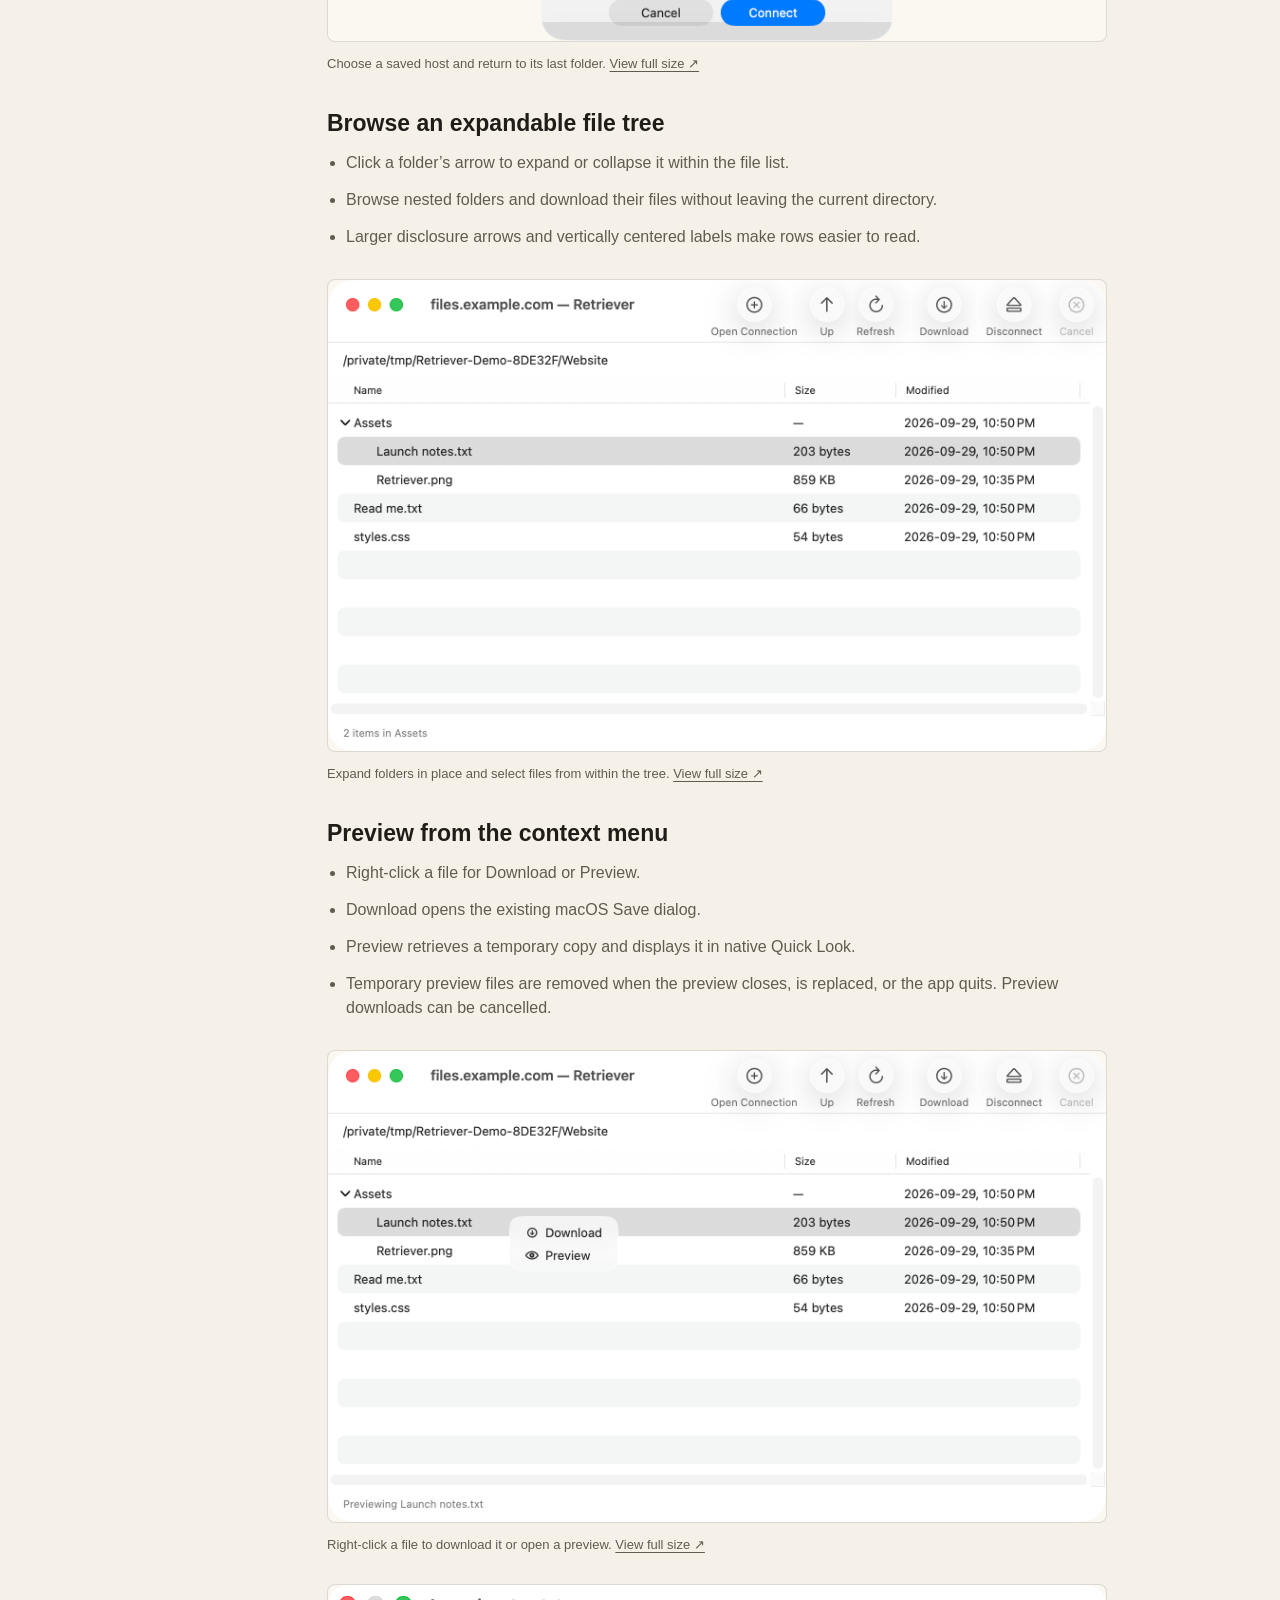
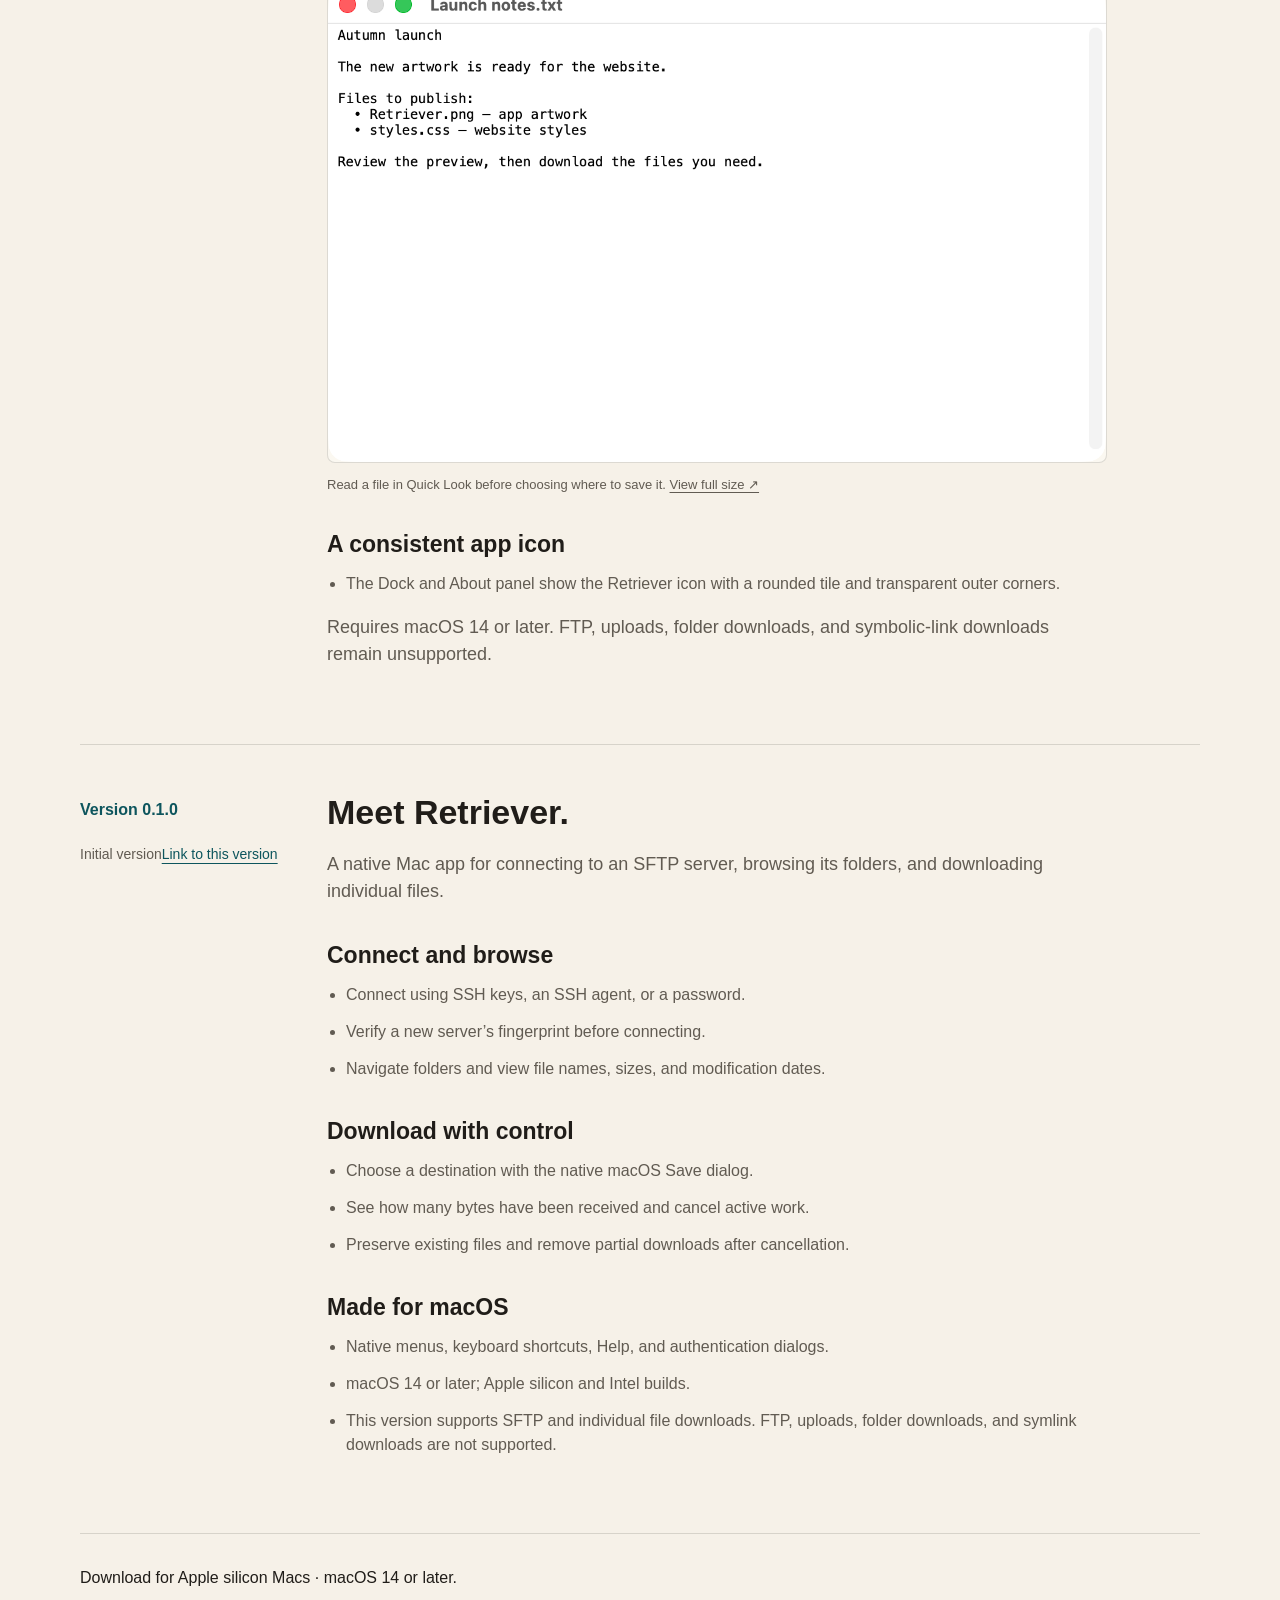
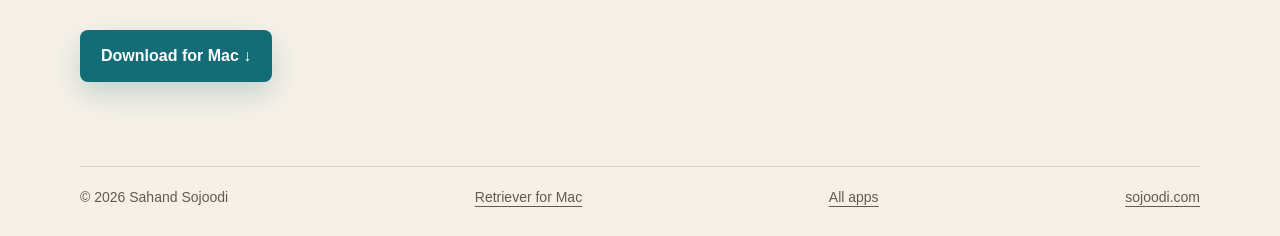
==== commit d0883e66: "Prepare 0.8.0 version and upload release notes" ====
--- a/web-page/release-notes.html
+++ b/web-page/release-notes.html
@@ -50,9 +50,15 @@
 <body class="release-page">
   <a class="skip-link" href="#main">Skip to content</a>
   <div class="page-shell"><nav class="topbar" aria-label="Main navigation"><a class="brand" href="./"><img src="app-icon-84.png" width="42" height="42" alt=""><span>Retriever</span></a><a href="./">Back to Retriever</a></nav>
-    <header class="release-header"><p class="eyebrow">What’s new</p><h1>Release notes.</h1><p class="lede">A simple way to transfer files between your Mac and your server.</p><p>Version 0.7.0 · October 17, 2026.</p></header>
+    <header class="release-header"><p class="eyebrow">What’s new</p><h1>Release notes.</h1><p class="lede">A simple way to transfer files between your Mac and your server.</p><p>Version 0.8.0 · Unreleased.</p></header>
   </div>
   <main tabindex="-1" id="main" class="page-shell release-list">
+  <article class="release" id="v0-8-0">
+    <div class="release-meta"><span class="release-version">Version 0.8.0</span><span>Unreleased</span><a class="release-permalink" href="#v0-8-0">Link to this version</a></div>
+    <div class="release-content"><h2>Upload completion and retry</h2>
+      <p class="release-intro">Uploads now show “Finishing upload…” while the server completes the file, with a 30-second limit on this step. Retry failed file uploads from the beginning, reconnecting if needed and asking before replacing existing files.</p>
+    </div>
+  </article>
   <article class="release" id="v0-7-0">
     <div class="release-meta"><span class="release-version">Version 0.7.0</span><time datetime="2026-10-17">October 17, 2026</time><a class="release-permalink" href="#v0-7-0">Link to this version</a></div>
     <div class="release-content"><h2>Preview navigation and compact labels</h2>
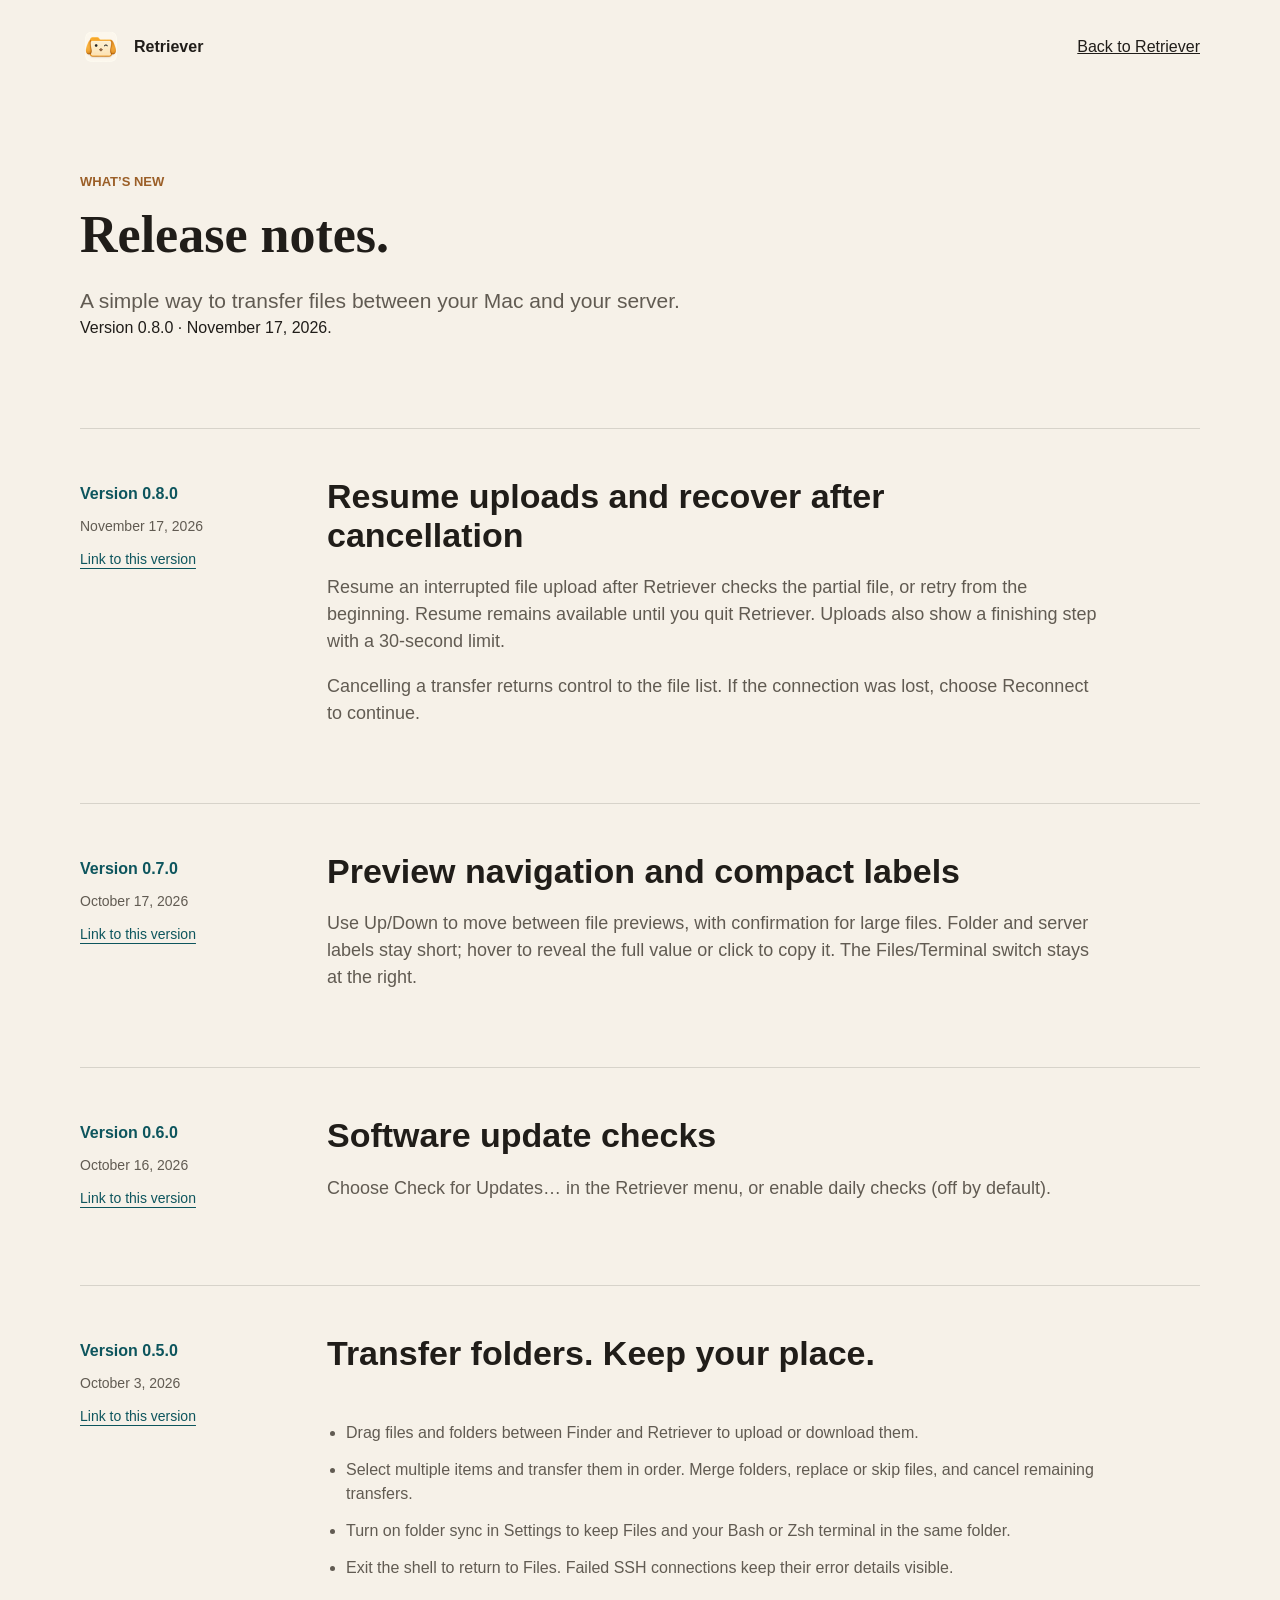
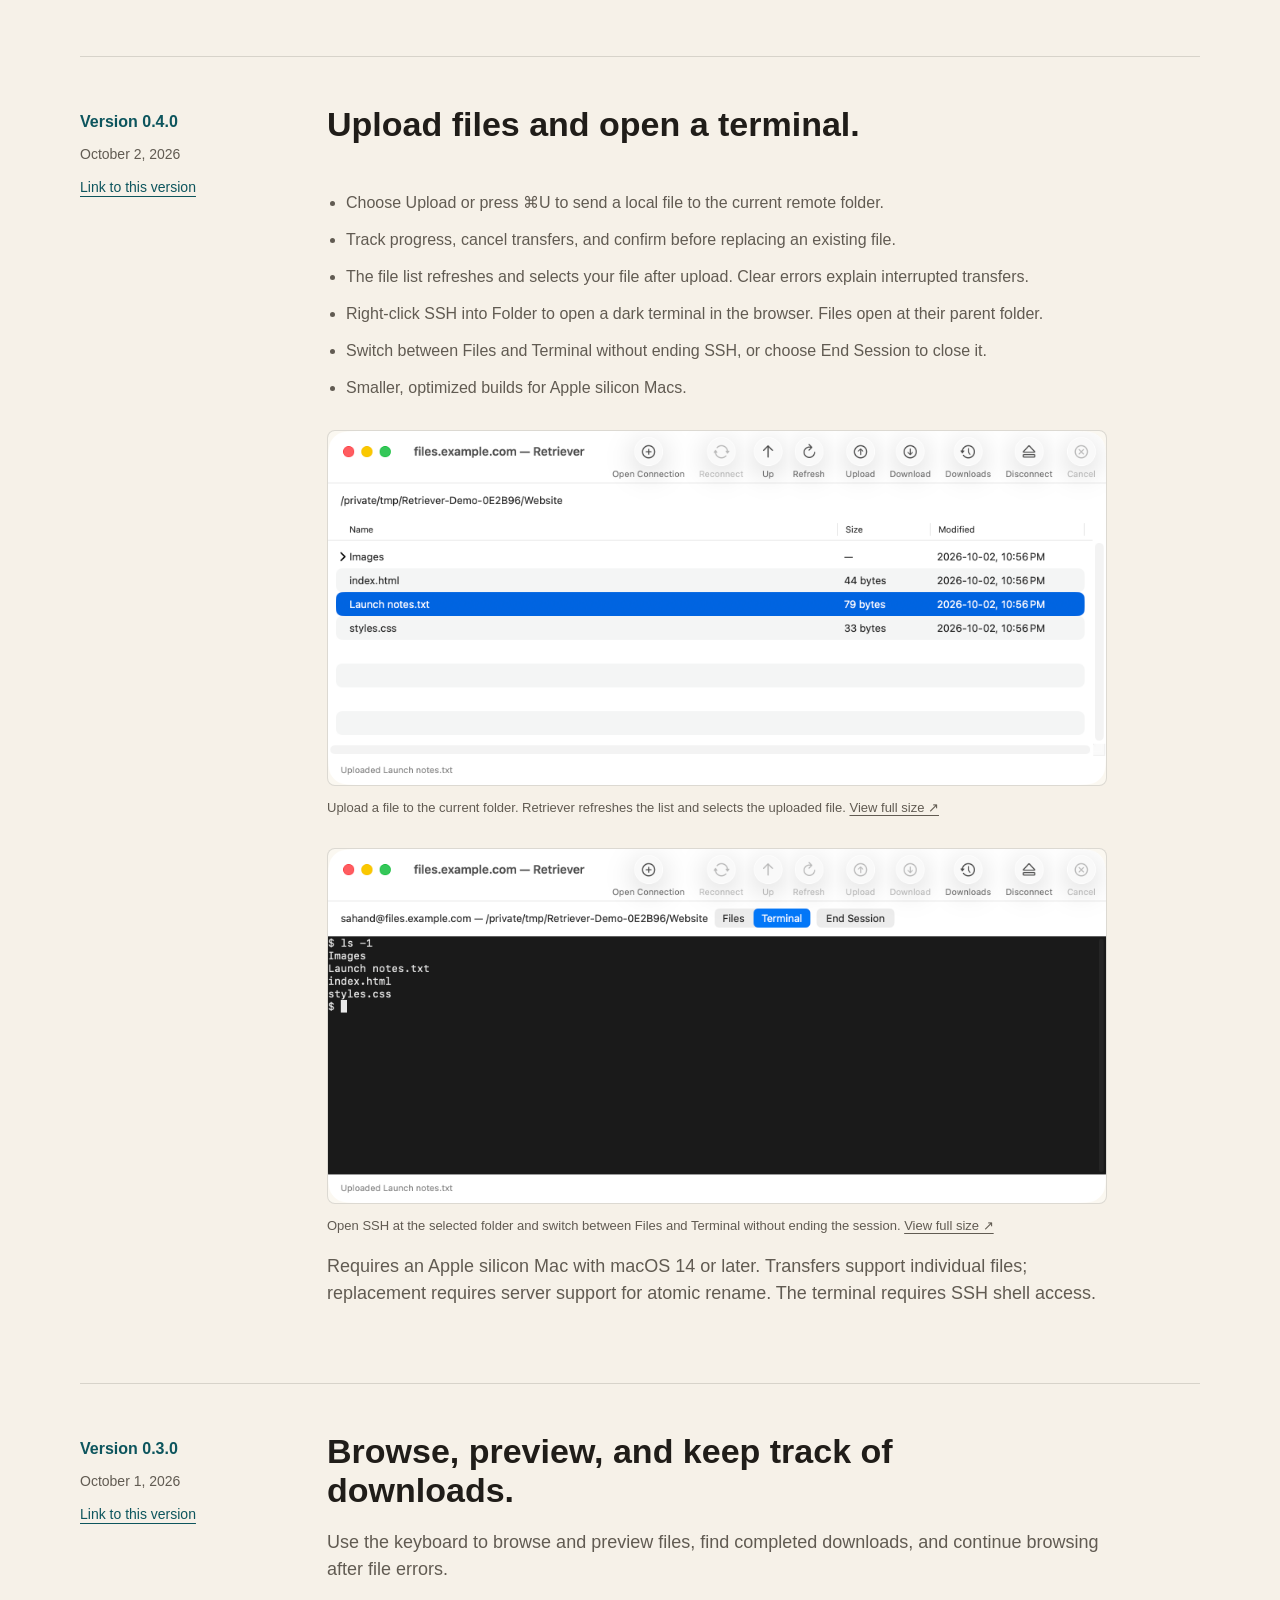
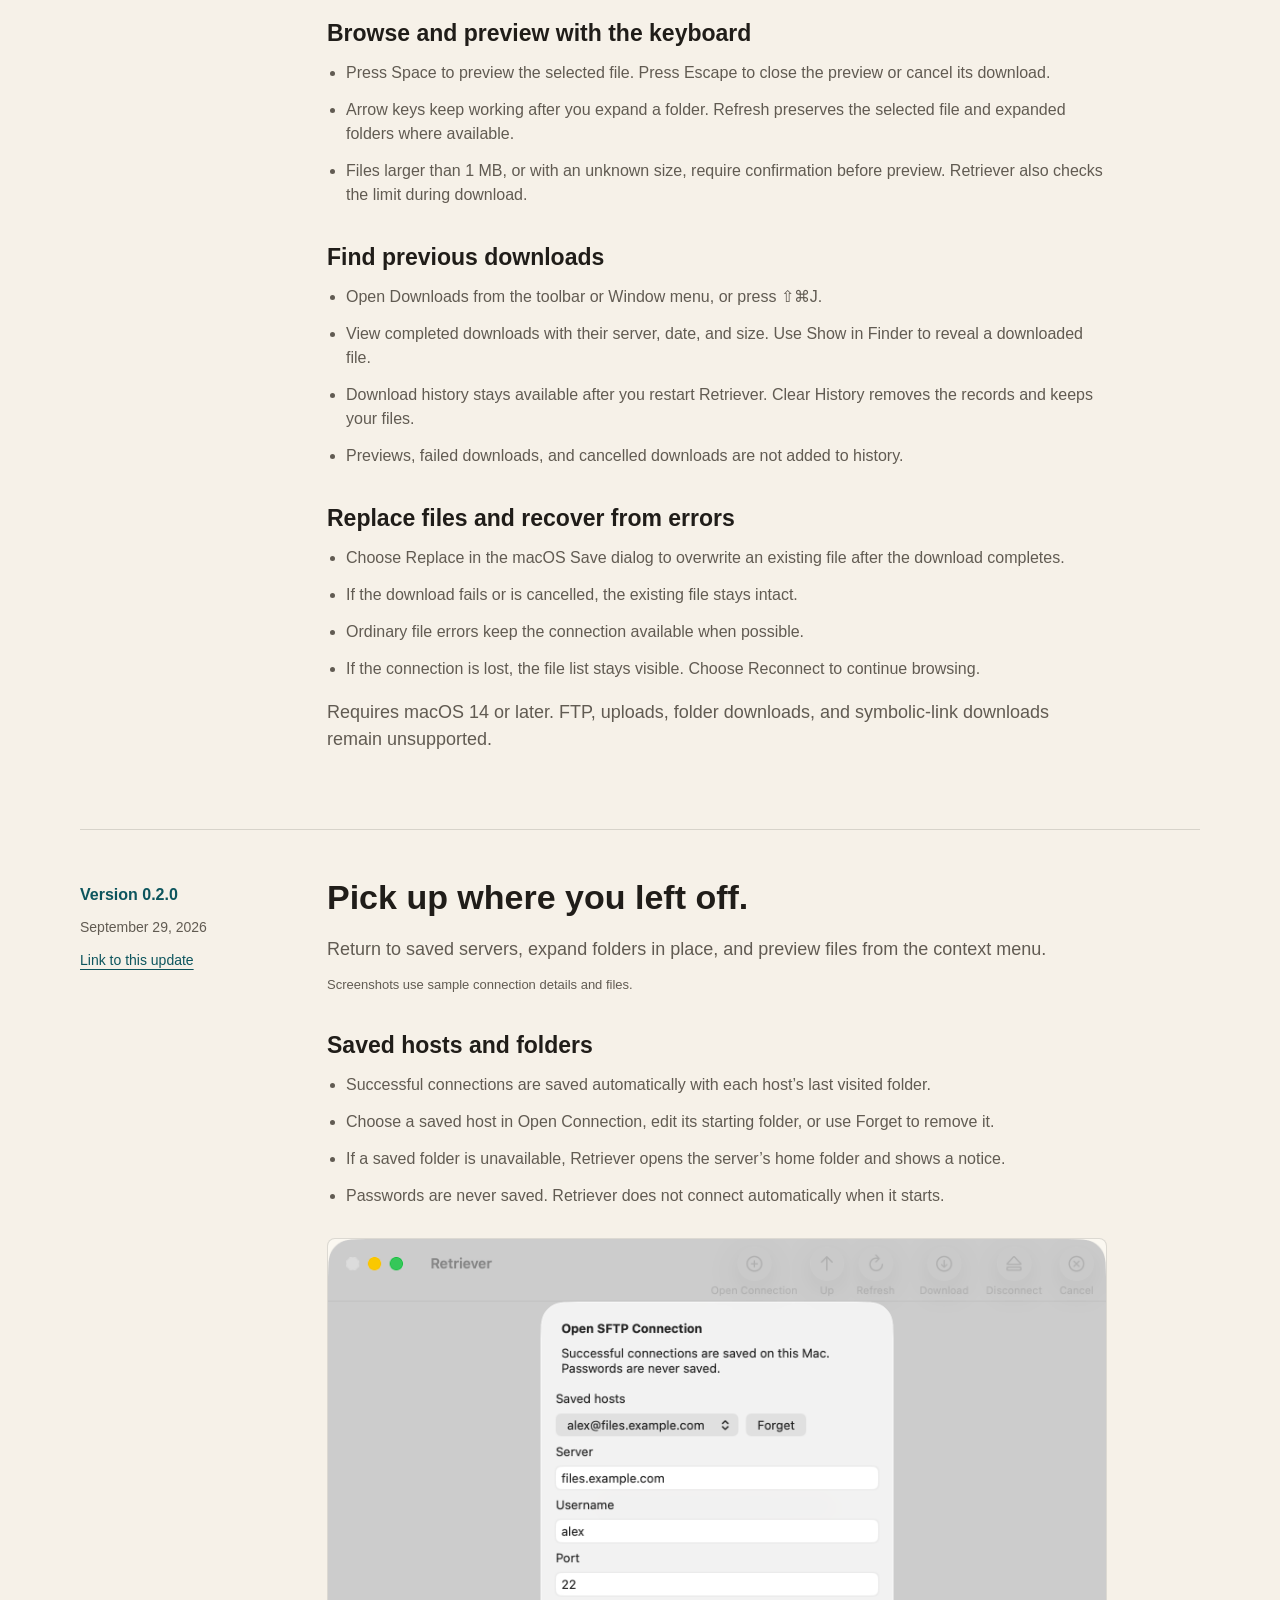
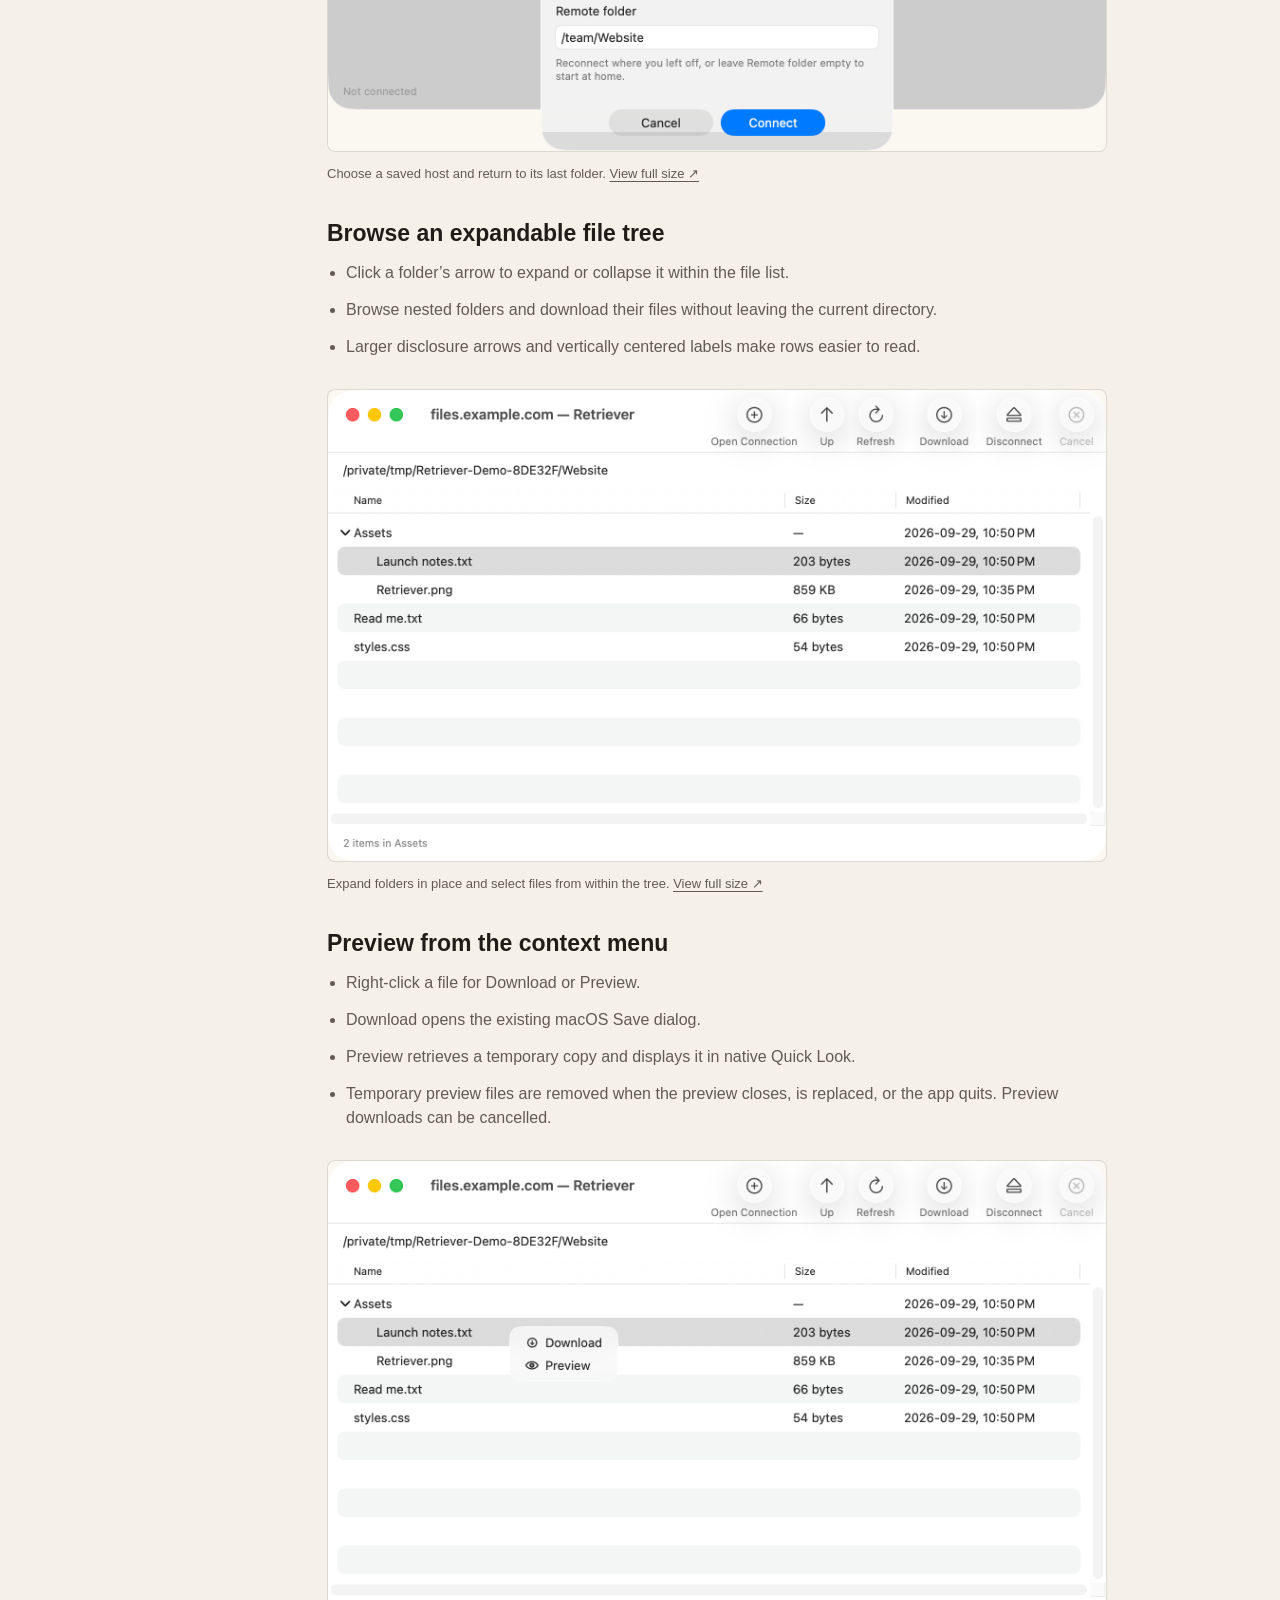
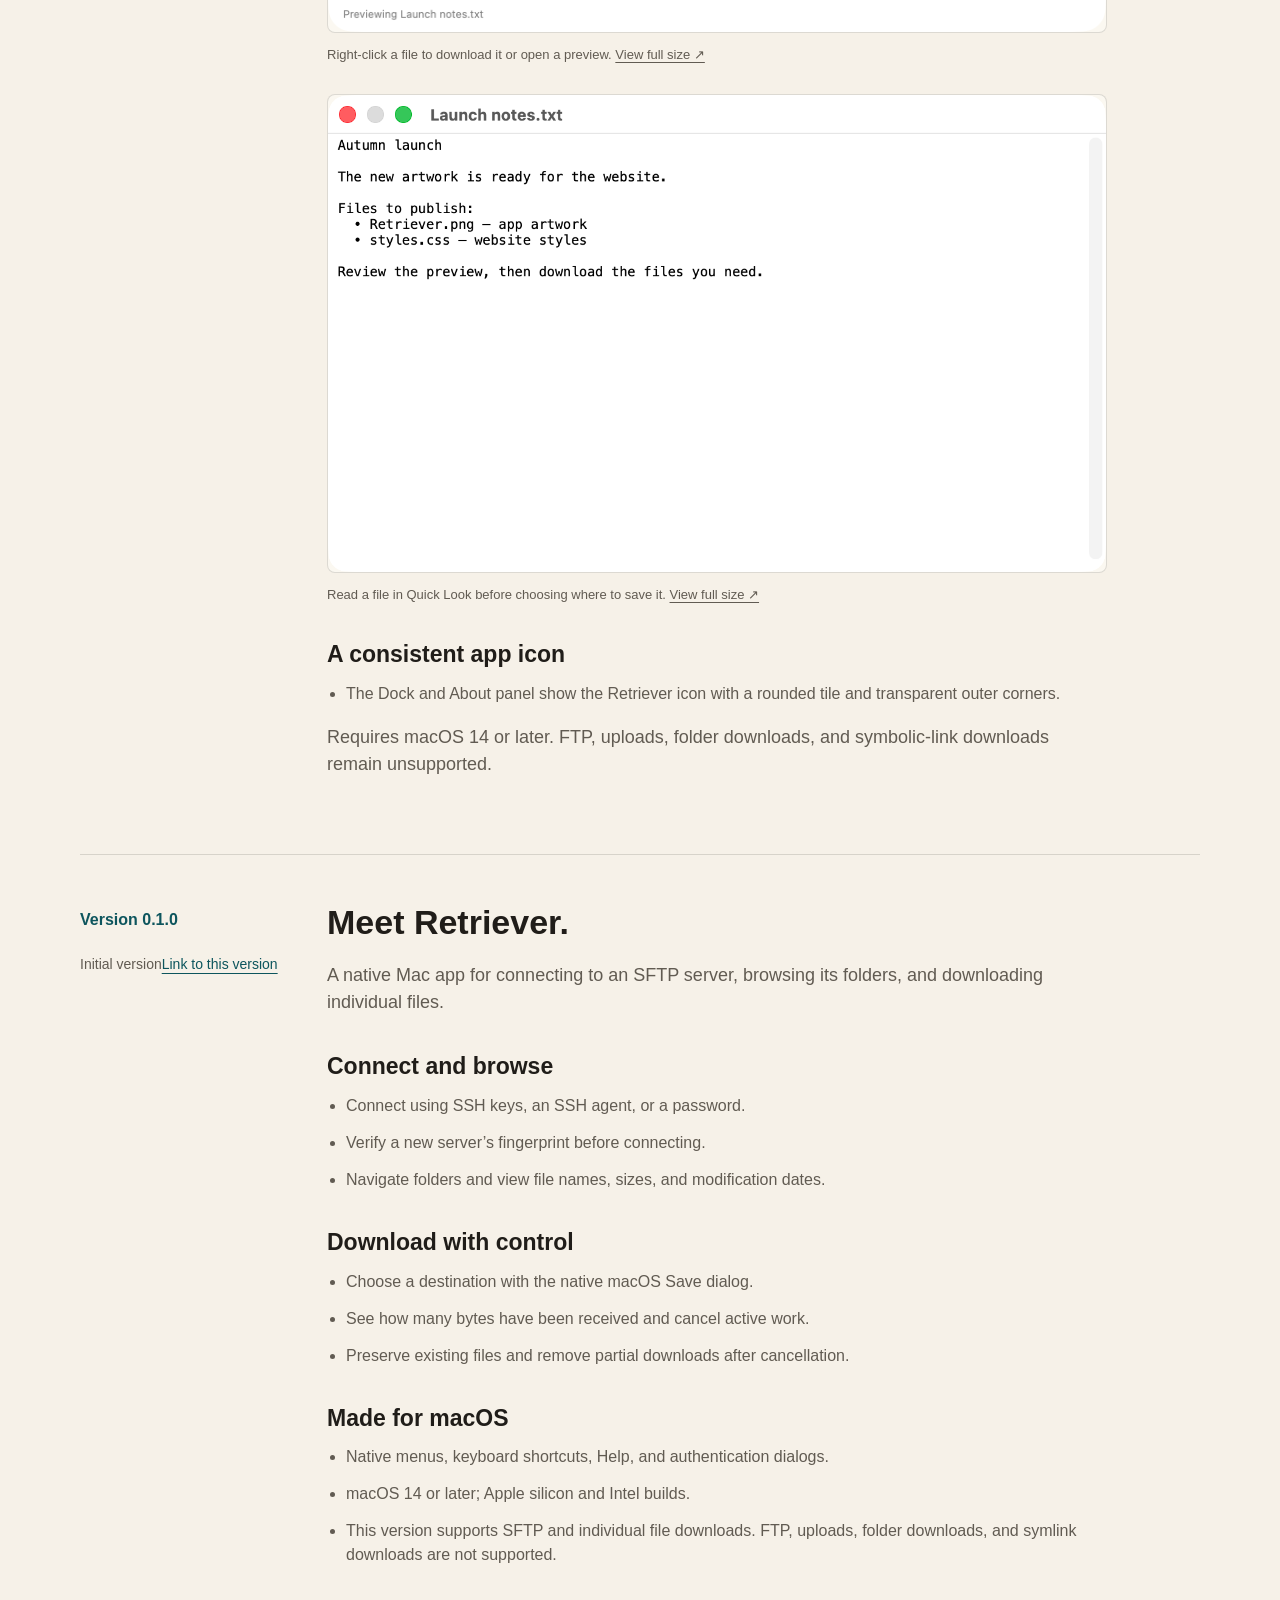
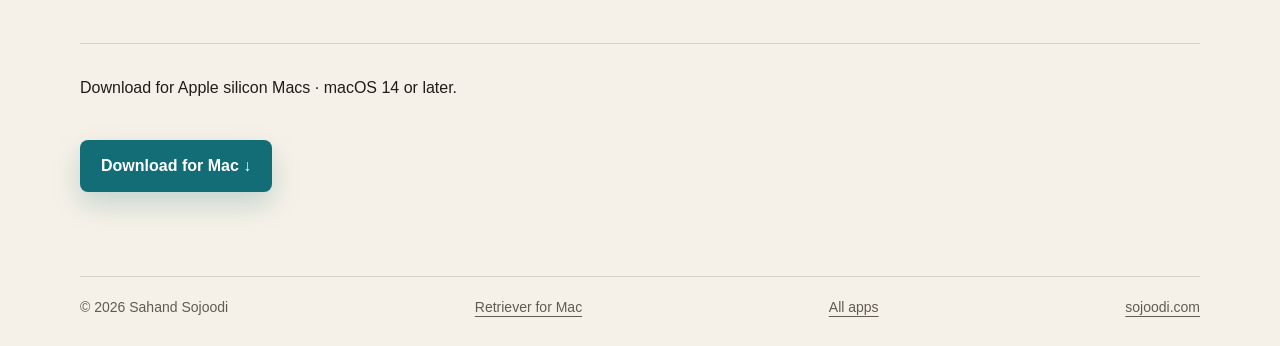
==== commit 4fbfed6f: "Resume interrupted uploads and restore browsing after cancellation" ====
--- a/web-page/release-notes.html
+++ b/web-page/release-notes.html
@@ -50,13 +50,14 @@
 <body class="release-page">
   <a class="skip-link" href="#main">Skip to content</a>
   <div class="page-shell"><nav class="topbar" aria-label="Main navigation"><a class="brand" href="./"><img src="app-icon-84.png" width="42" height="42" alt=""><span>Retriever</span></a><a href="./">Back to Retriever</a></nav>
-    <header class="release-header"><p class="eyebrow">What’s new</p><h1>Release notes.</h1><p class="lede">A simple way to transfer files between your Mac and your server.</p><p>Version 0.8.0 · Unreleased.</p></header>
+    <header class="release-header"><p class="eyebrow">What’s new</p><h1>Release notes.</h1><p class="lede">A simple way to transfer files between your Mac and your server.</p><p>Version 0.8.0 · November 17, 2026.</p></header>
   </div>
   <main tabindex="-1" id="main" class="page-shell release-list">
   <article class="release" id="v0-8-0">
-    <div class="release-meta"><span class="release-version">Version 0.8.0</span><span>Unreleased</span><a class="release-permalink" href="#v0-8-0">Link to this version</a></div>
-    <div class="release-content"><h2>Upload completion and retry</h2>
-      <p class="release-intro">Uploads now show “Finishing upload…” while the server completes the file, with a 30-second limit on this step. Retry failed file uploads from the beginning, reconnecting if needed and asking before replacing existing files.</p>
+    <div class="release-meta"><span class="release-version">Version 0.8.0</span><time datetime="2026-11-17">November 17, 2026</time><a class="release-permalink" href="#v0-8-0">Link to this version</a></div>
+    <div class="release-content"><h2>Resume uploads and recover after cancellation</h2>
+      <p class="release-intro">Resume an interrupted file upload after Retriever checks the partial file, or retry from the beginning. Resume remains available until you quit Retriever. Uploads also show a finishing step with a 30-second limit.</p>
+      <p class="body-copy">Cancelling a transfer returns control to the file list. If the connection was lost, choose Reconnect to continue.</p>
     </div>
   </article>
   <article class="release" id="v0-7-0">
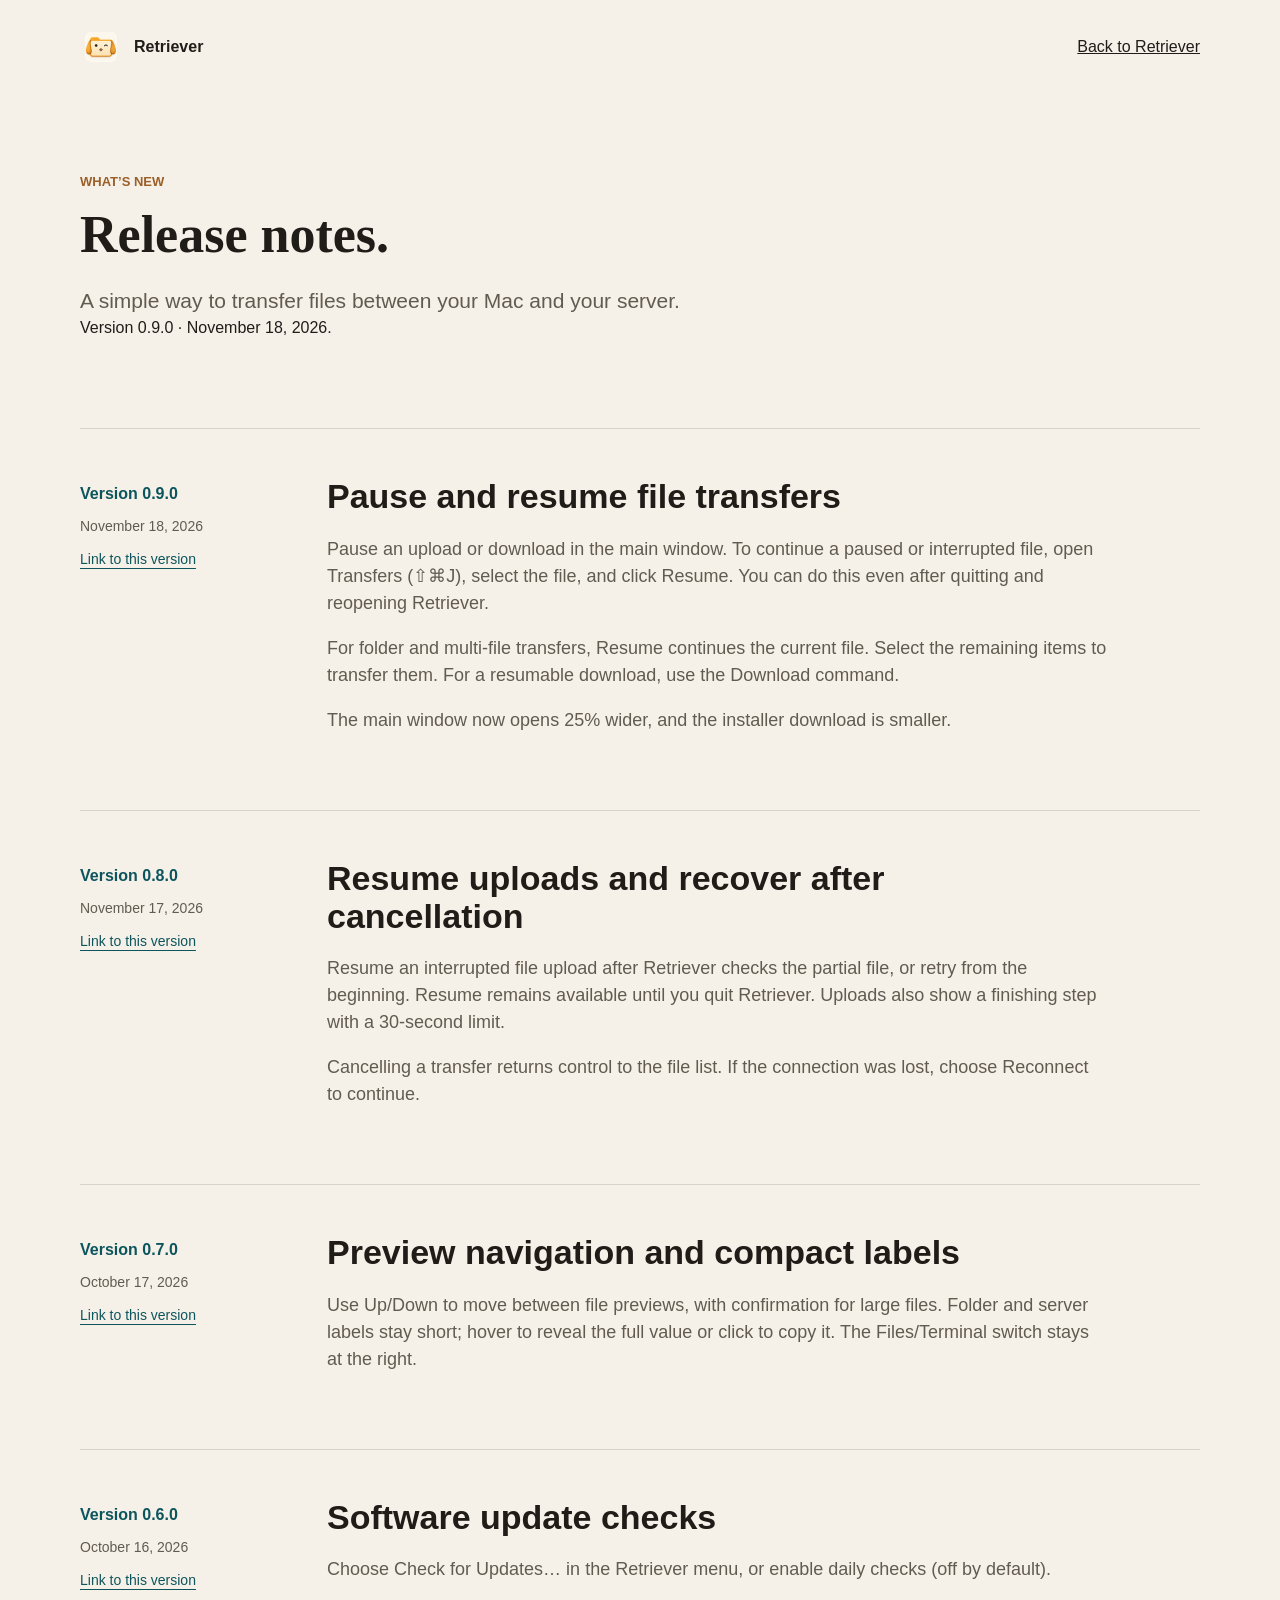
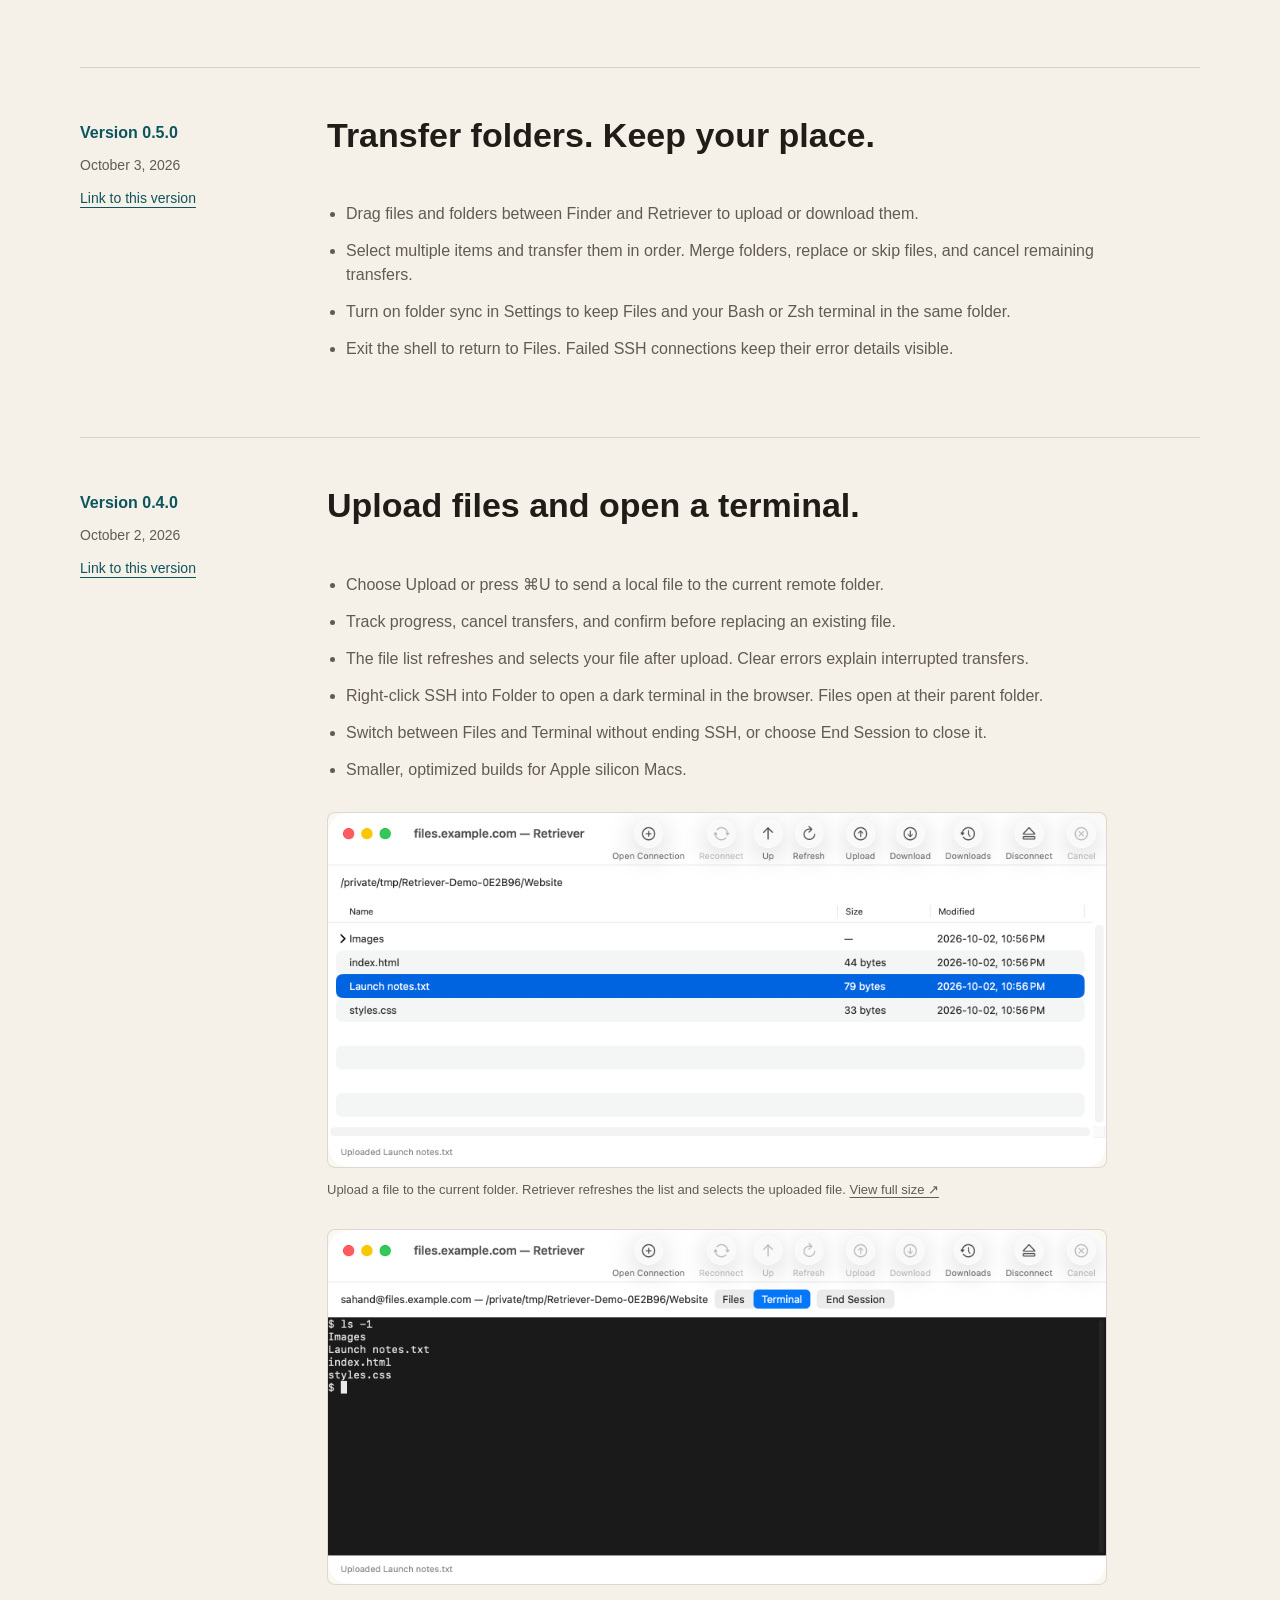
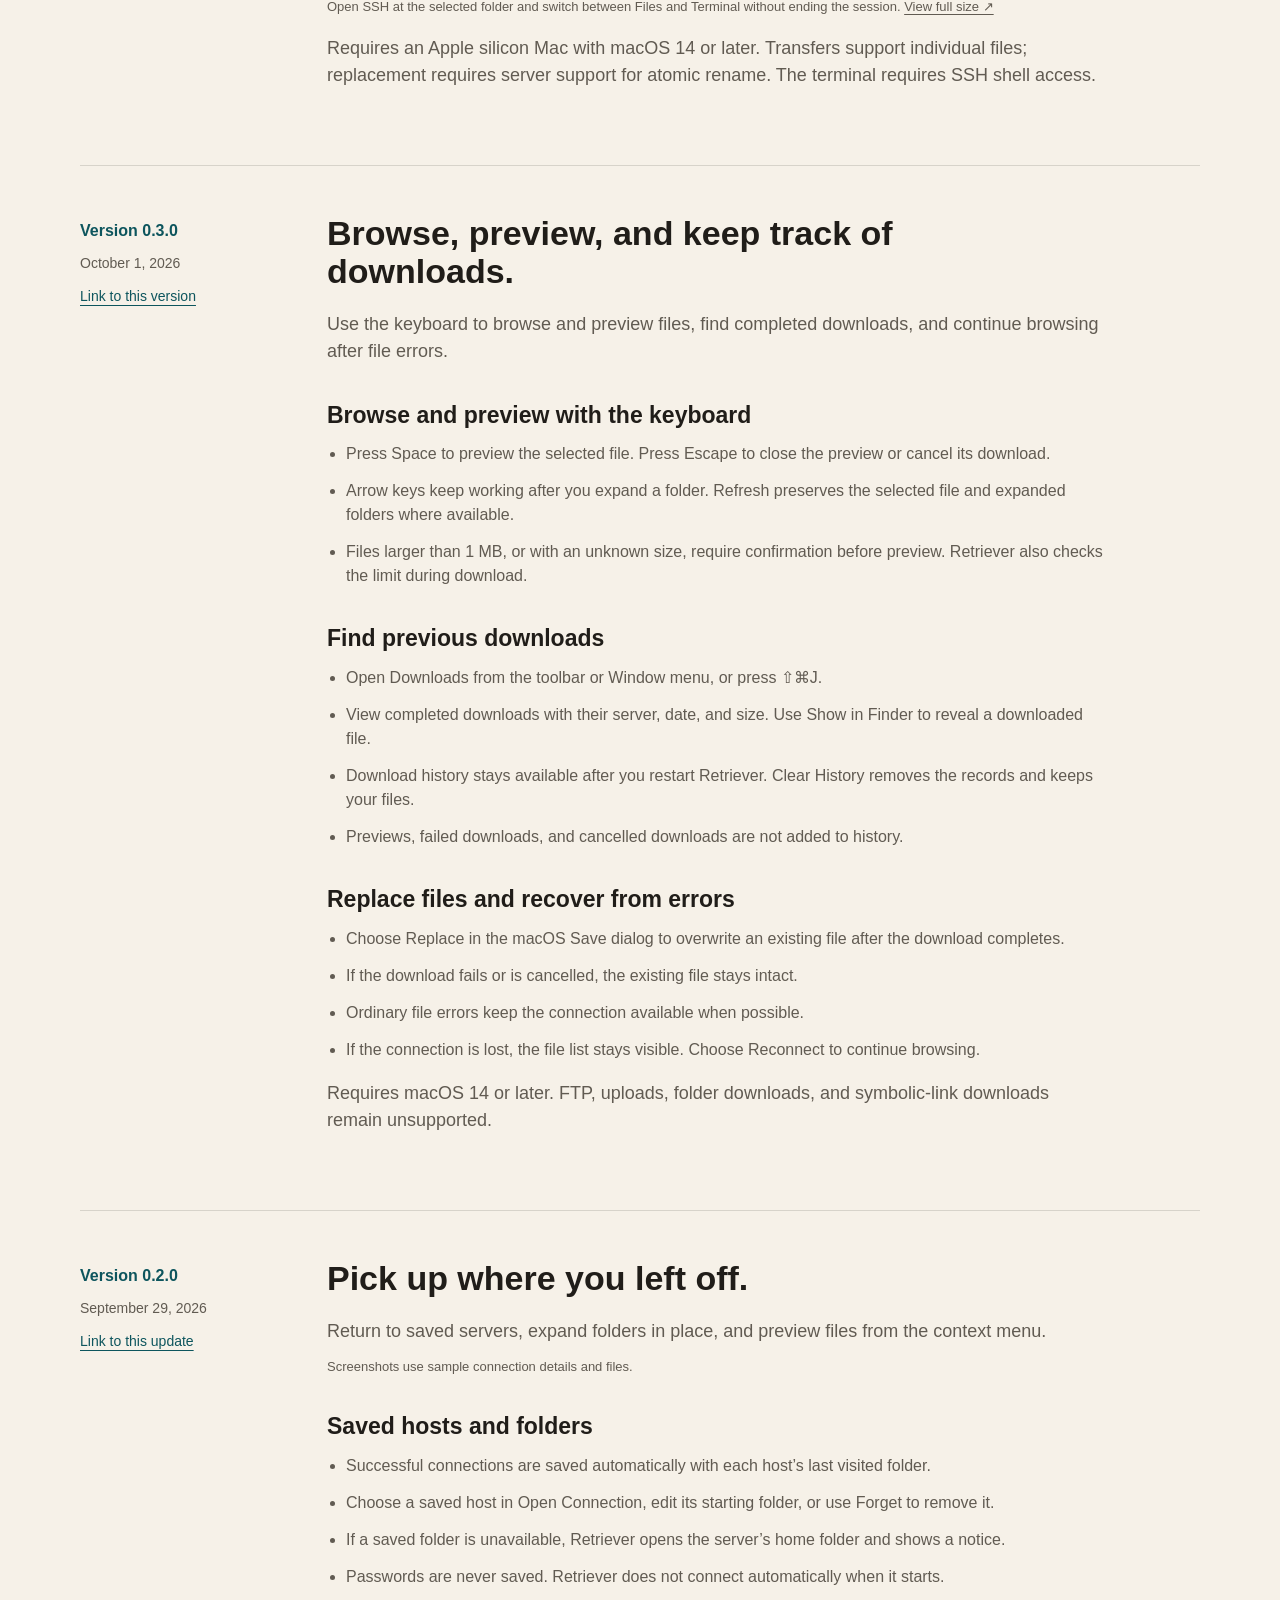
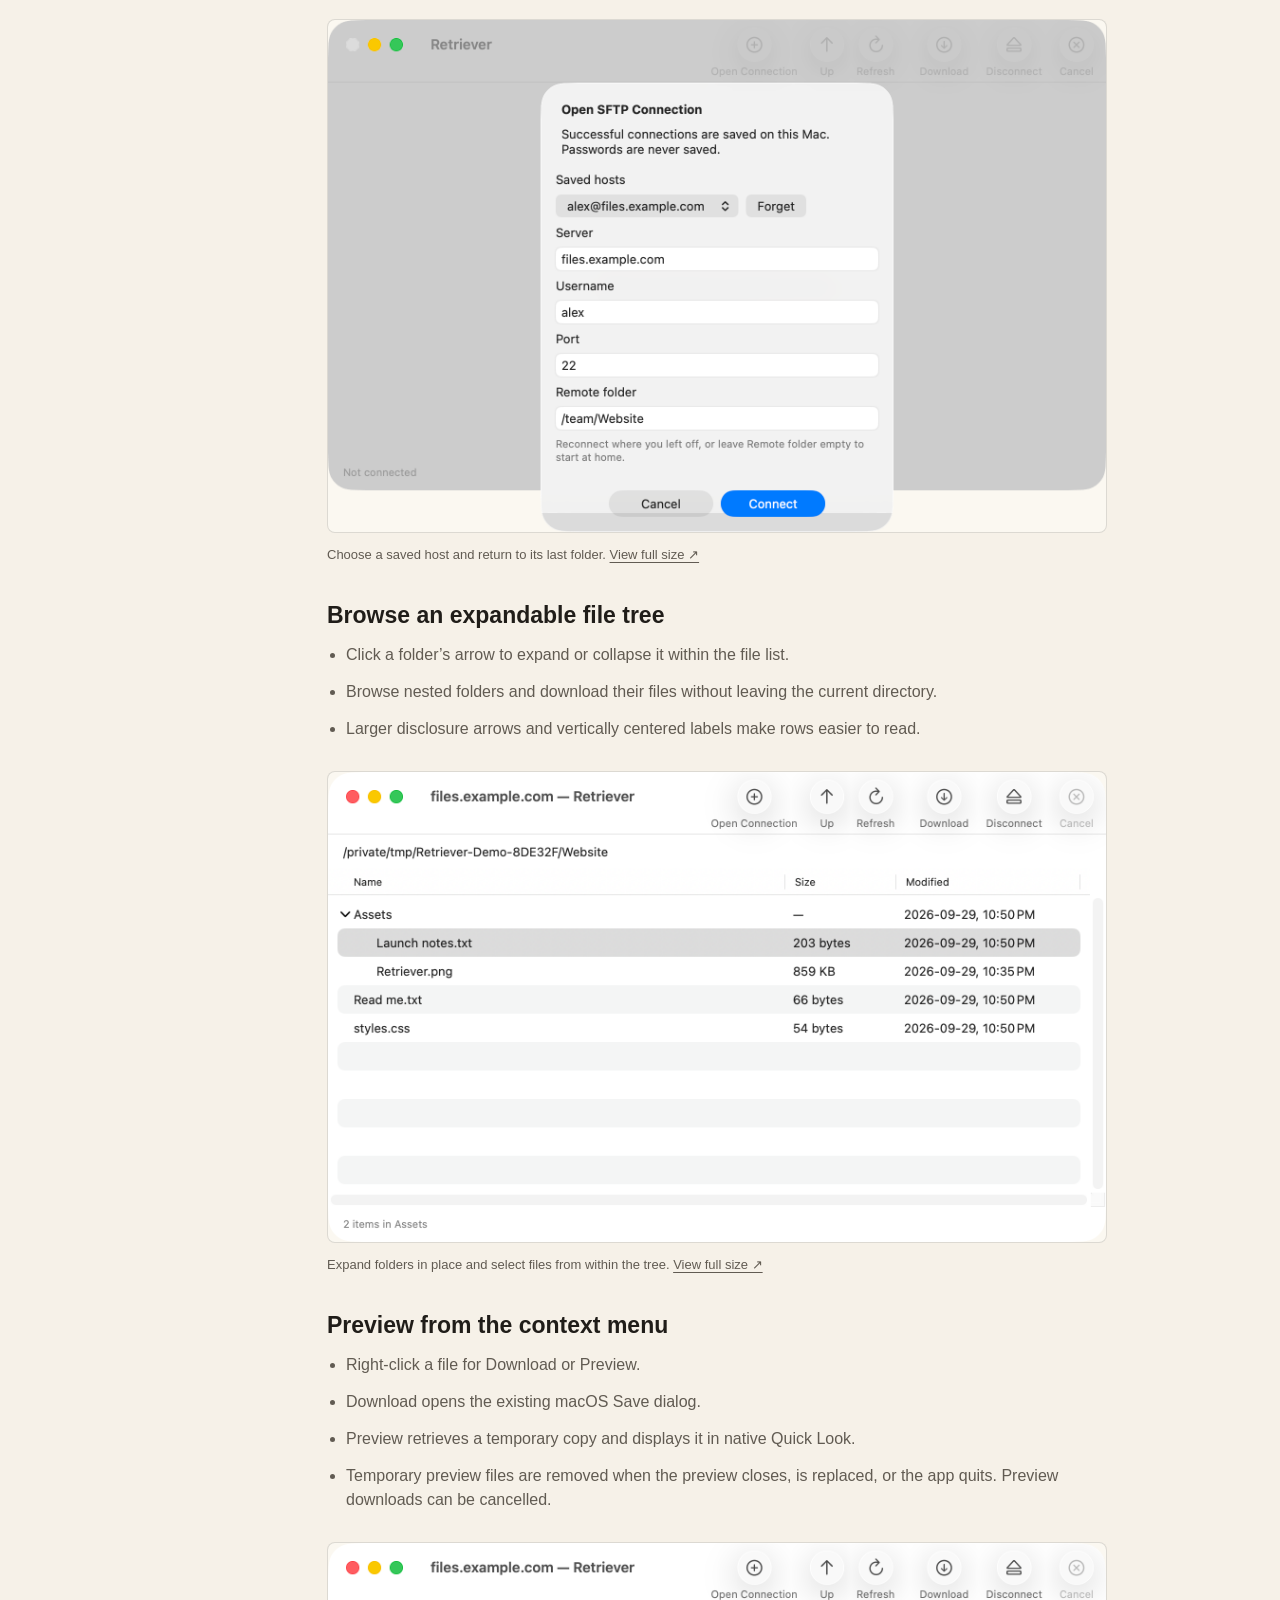
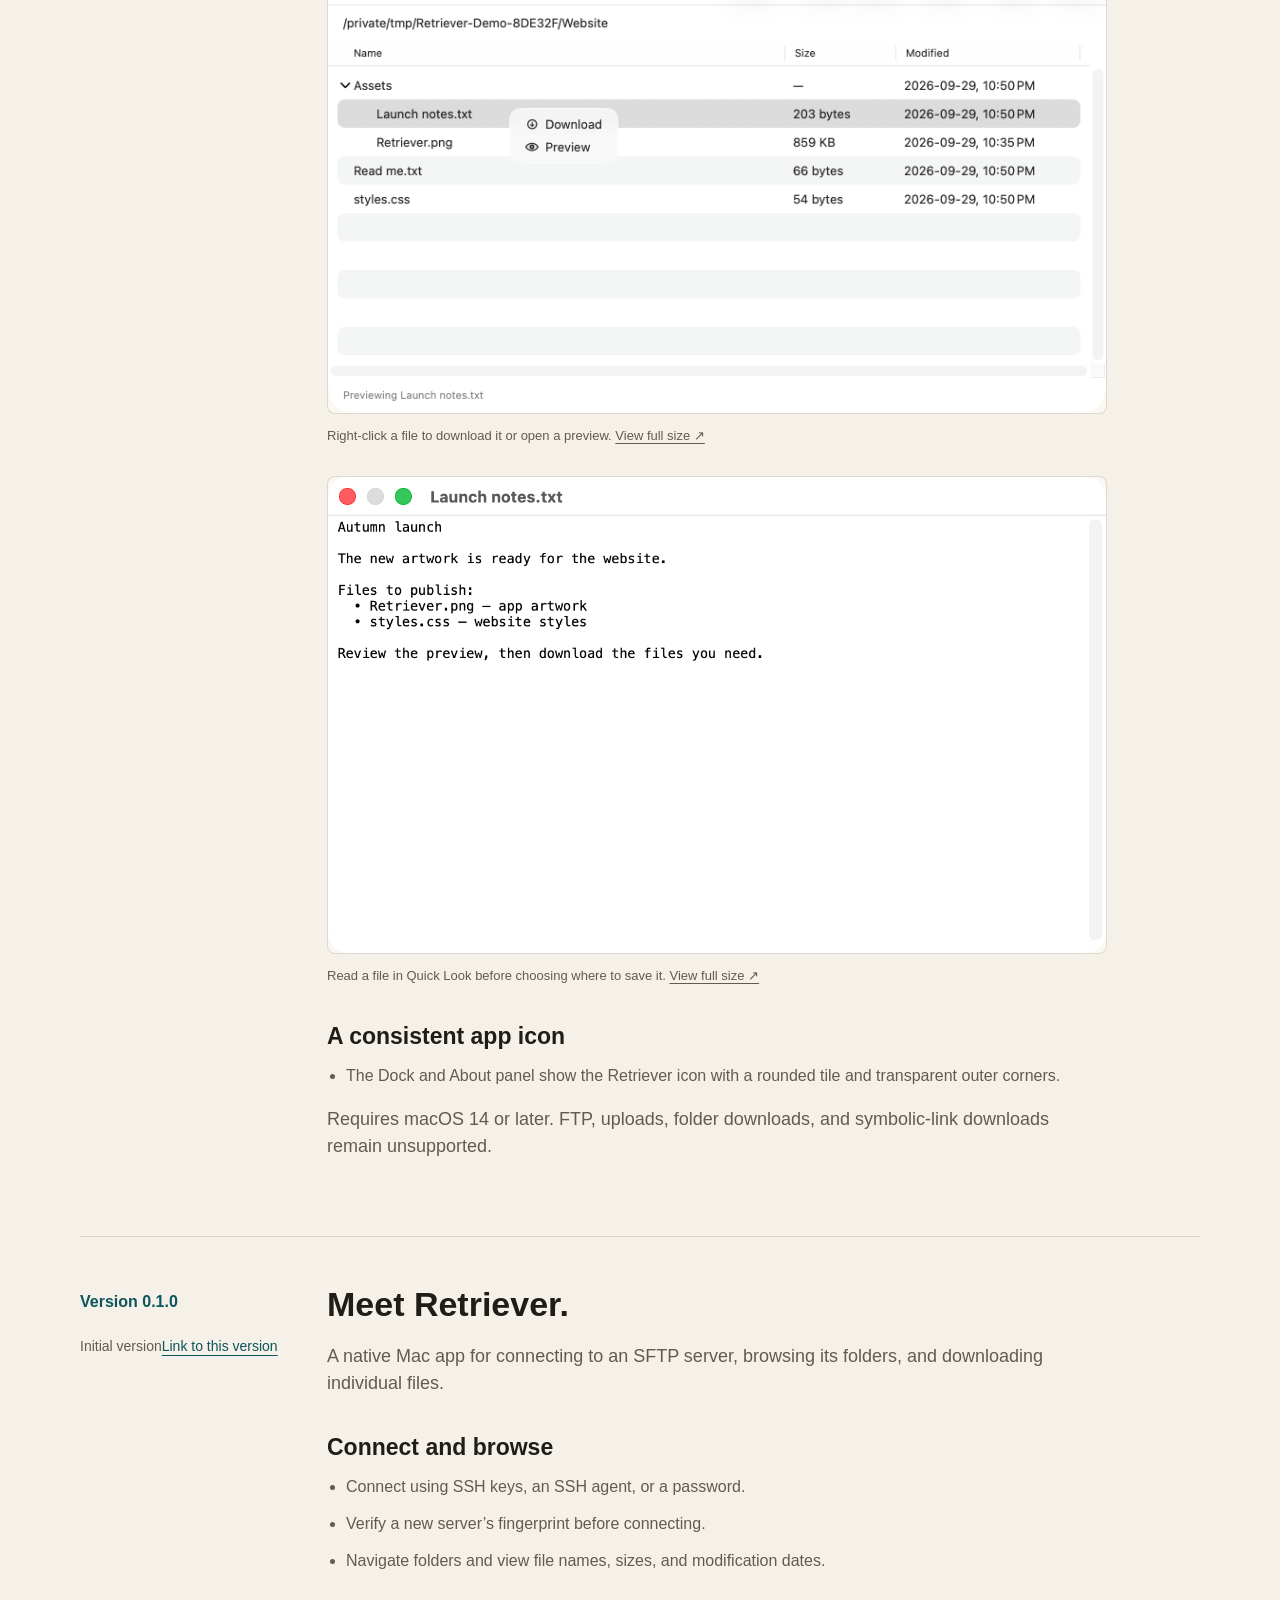
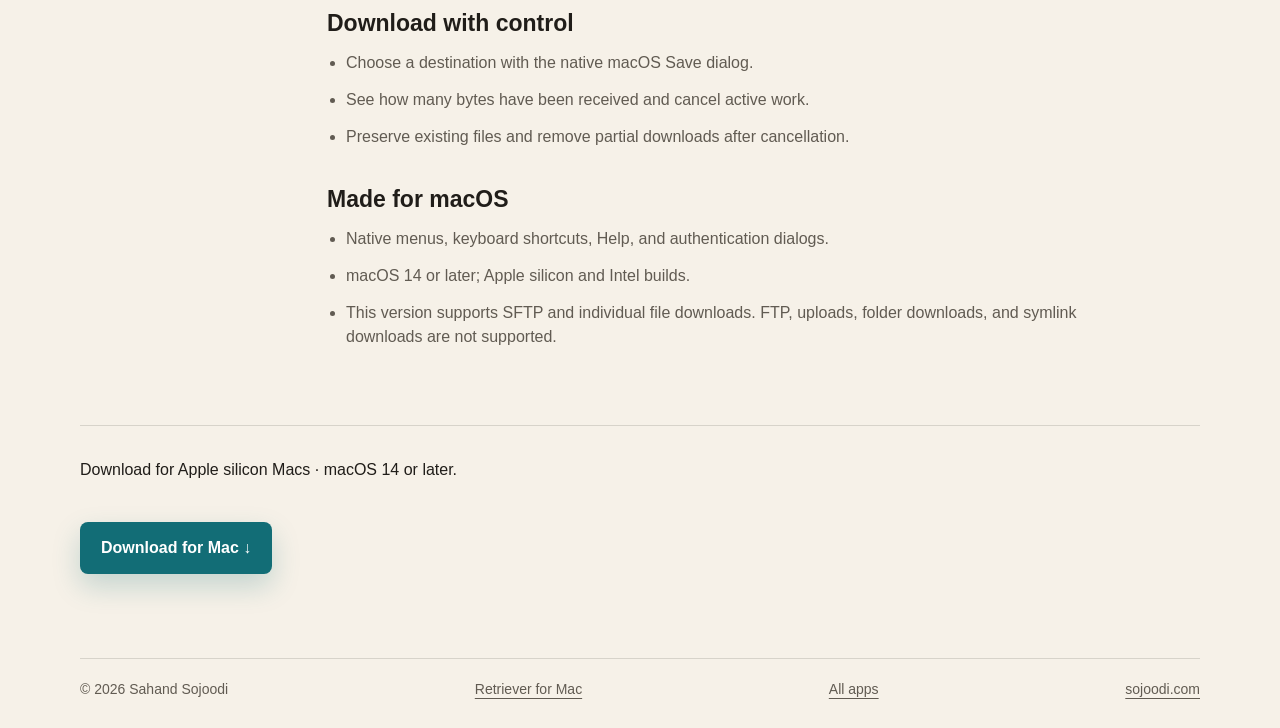
==== commit daef2270: "Prepare Retriever 0.9.0 release notes for November 18" ====
--- a/web-page/release-notes.html
+++ b/web-page/release-notes.html
@@ -50,9 +50,17 @@
 <body class="release-page">
   <a class="skip-link" href="#main">Skip to content</a>
   <div class="page-shell"><nav class="topbar" aria-label="Main navigation"><a class="brand" href="./"><img src="app-icon-84.png" width="42" height="42" alt=""><span>Retriever</span></a><a href="./">Back to Retriever</a></nav>
-    <header class="release-header"><p class="eyebrow">What’s new</p><h1>Release notes.</h1><p class="lede">A simple way to transfer files between your Mac and your server.</p><p>Version 0.8.0 · November 17, 2026.</p></header>
+    <header class="release-header"><p class="eyebrow">What’s new</p><h1>Release notes.</h1><p class="lede">A simple way to transfer files between your Mac and your server.</p><p>Version 0.9.0 · November 18, 2026.</p></header>
   </div>
   <main tabindex="-1" id="main" class="page-shell release-list">
+  <article class="release" id="v0-9-0">
+    <div class="release-meta"><span class="release-version">Version 0.9.0</span><time datetime="2026-11-18">November 18, 2026</time><a class="release-permalink" href="#v0-9-0">Link to this version</a></div>
+    <div class="release-content"><h2>Pause and resume file transfers</h2>
+      <p class="release-intro">Pause an upload or download in the main window. To continue a paused or interrupted file, open Transfers (⇧⌘J), select the file, and click Resume. You can do this even after quitting and reopening Retriever.</p>
+      <p class="body-copy">For folder and multi-file transfers, Resume continues the current file. Select the remaining items to transfer them. For a resumable download, use the Download command.</p>
+      <p class="body-copy">The main window now opens 25% wider, and the installer download is smaller.</p>
+    </div>
+  </article>
   <article class="release" id="v0-8-0">
     <div class="release-meta"><span class="release-version">Version 0.8.0</span><time datetime="2026-11-17">November 17, 2026</time><a class="release-permalink" href="#v0-8-0">Link to this version</a></div>
     <div class="release-content"><h2>Resume uploads and recover after cancellation</h2>
